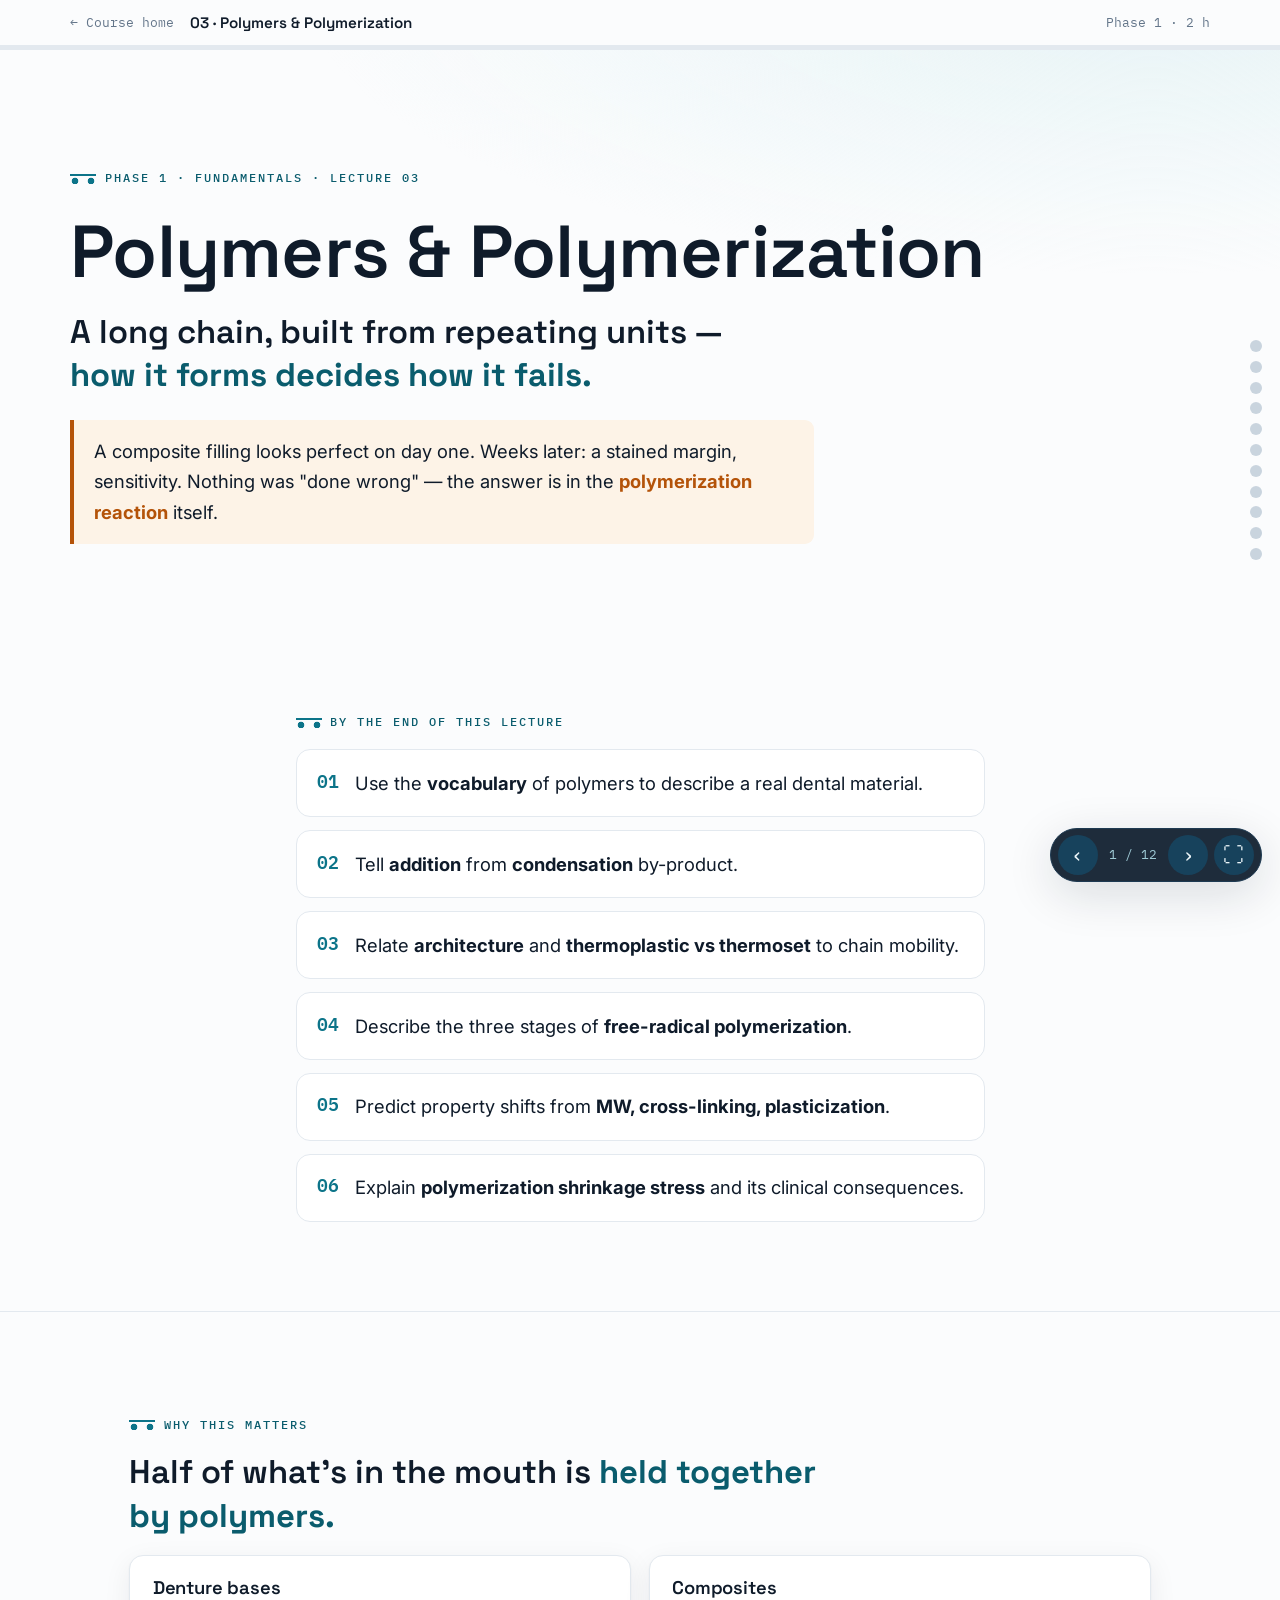
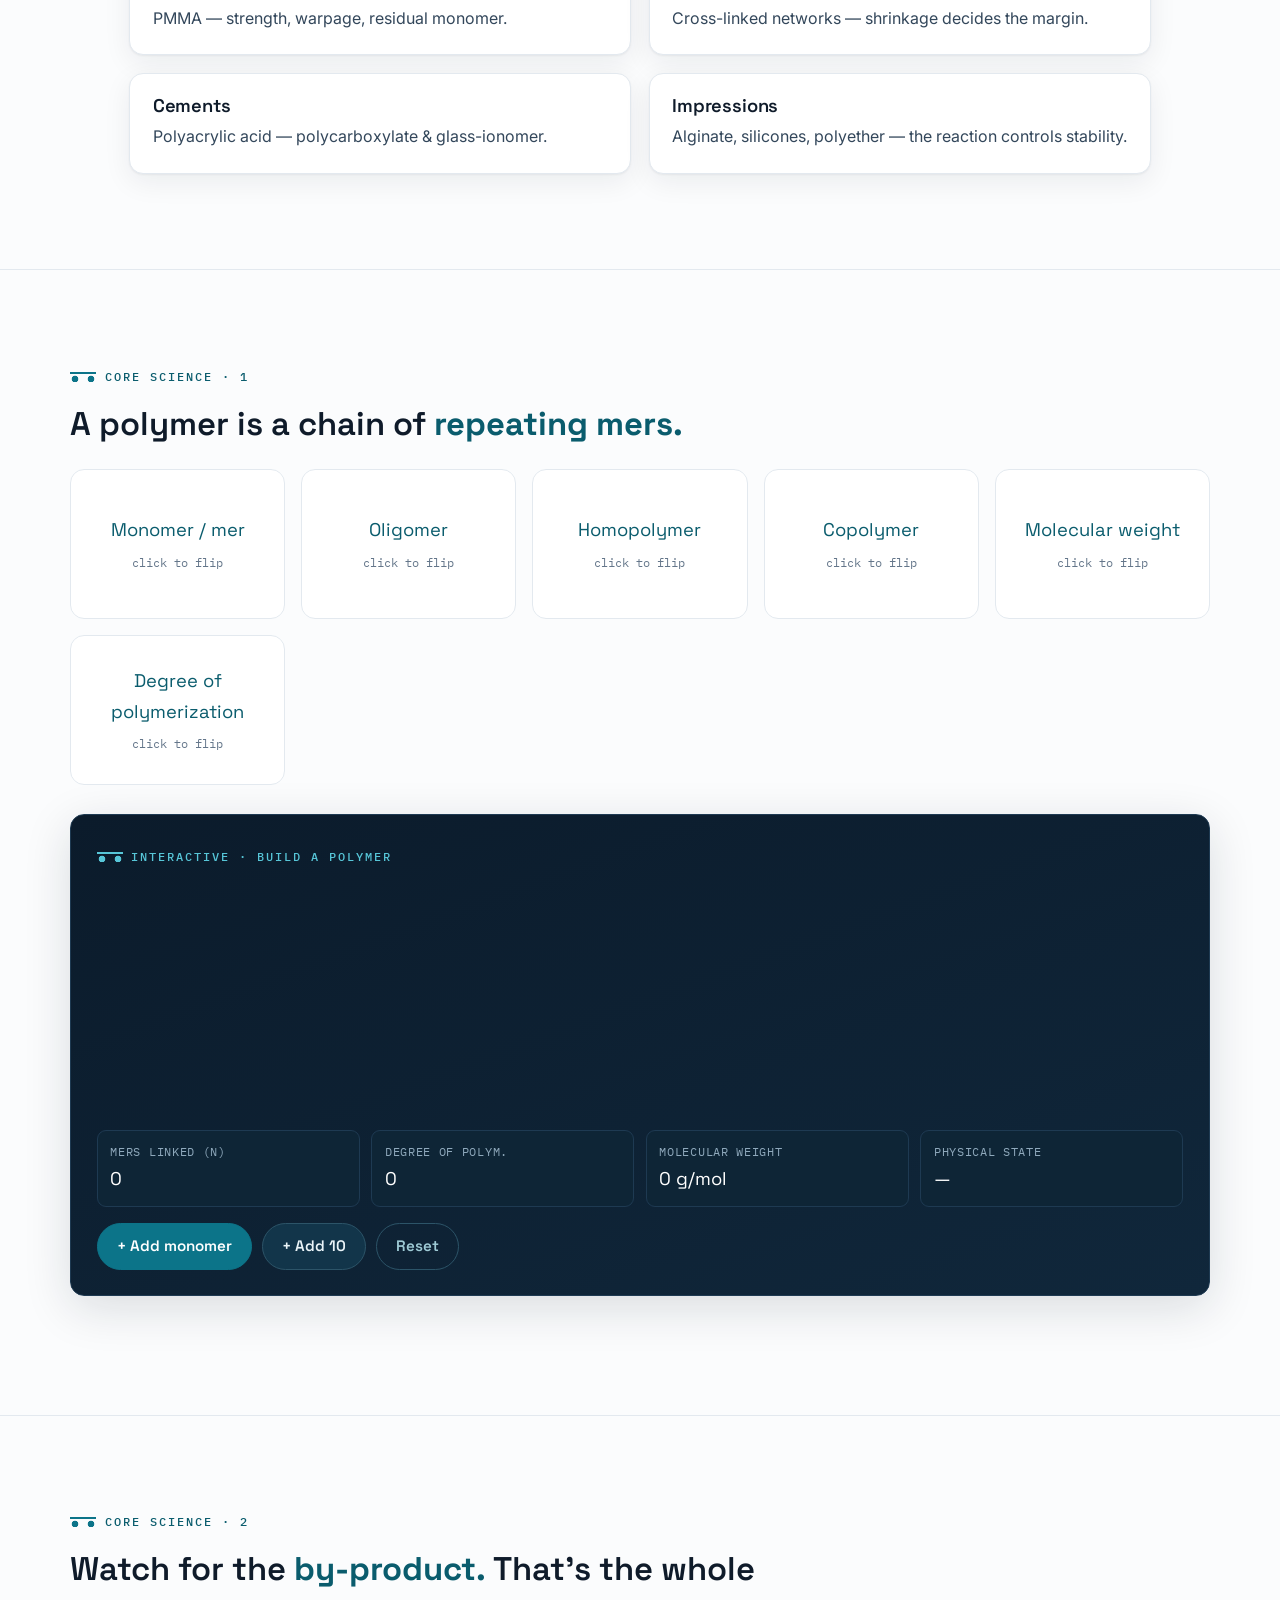
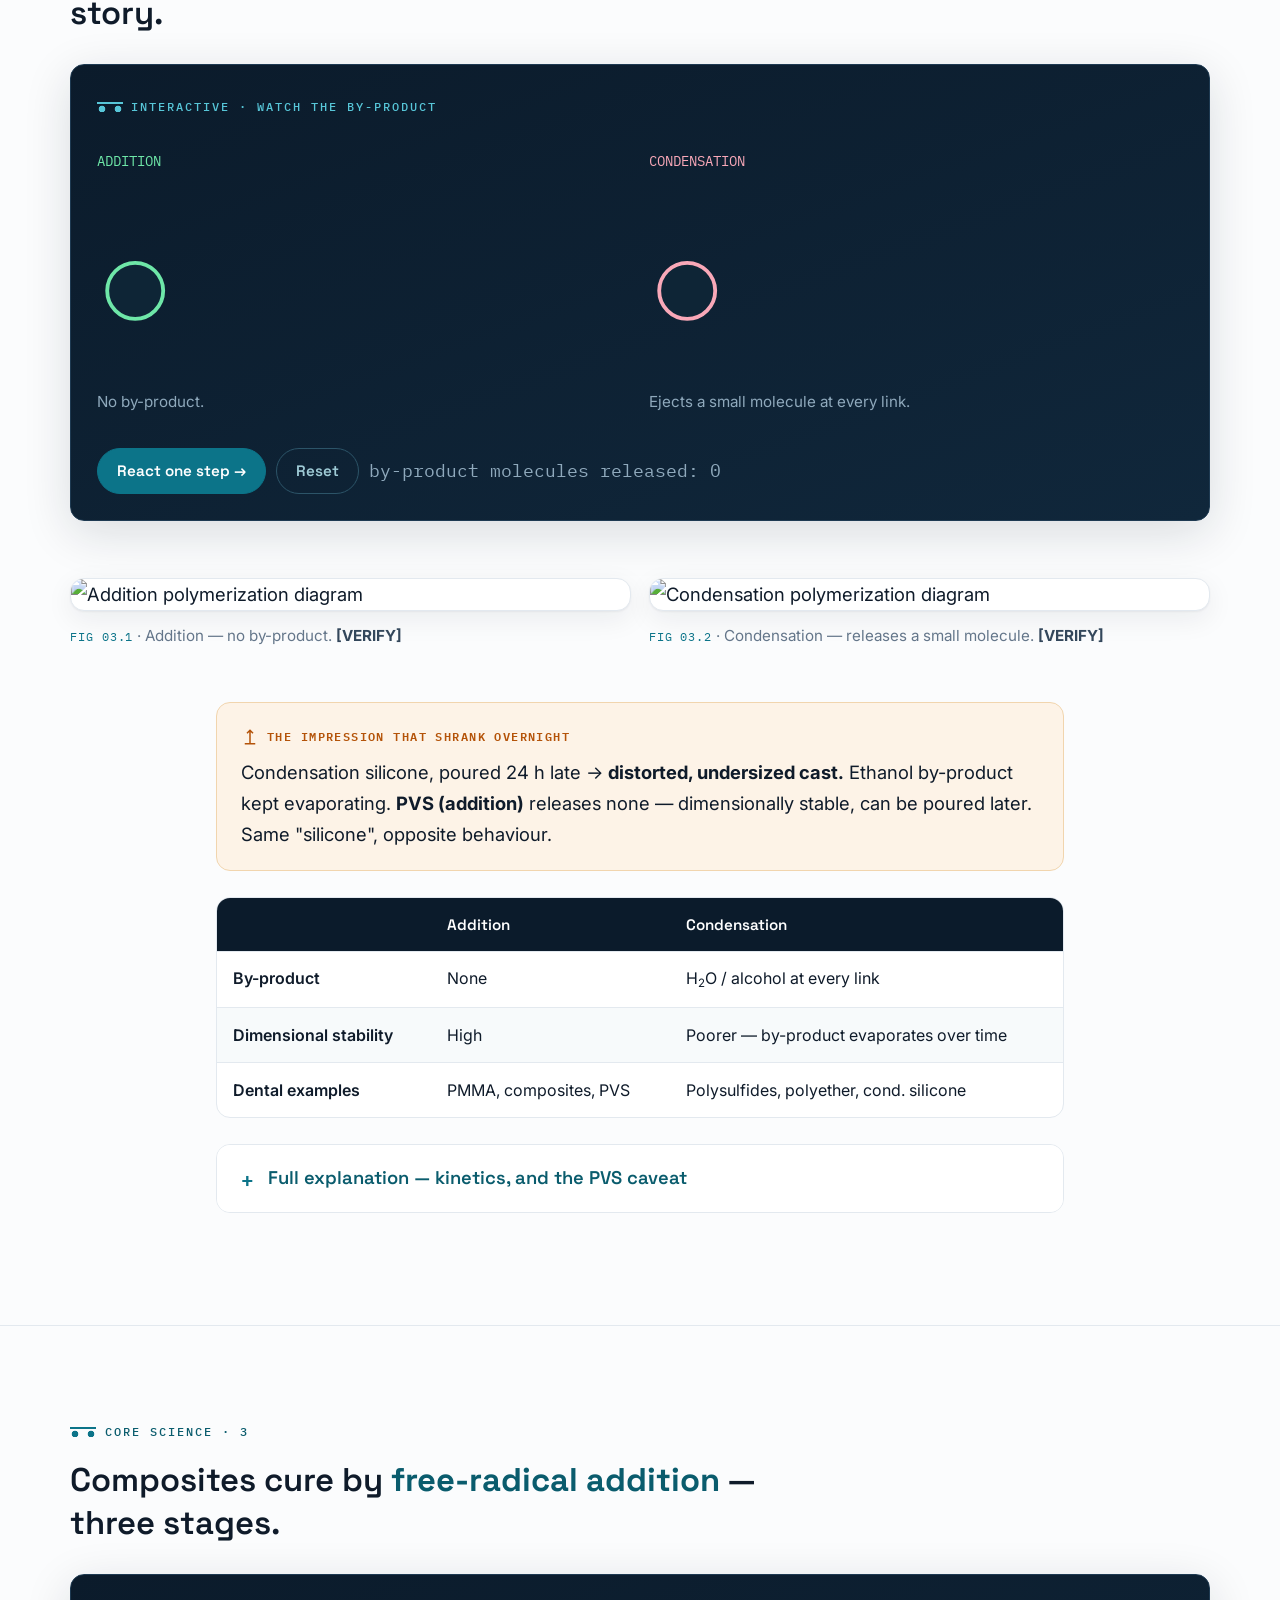
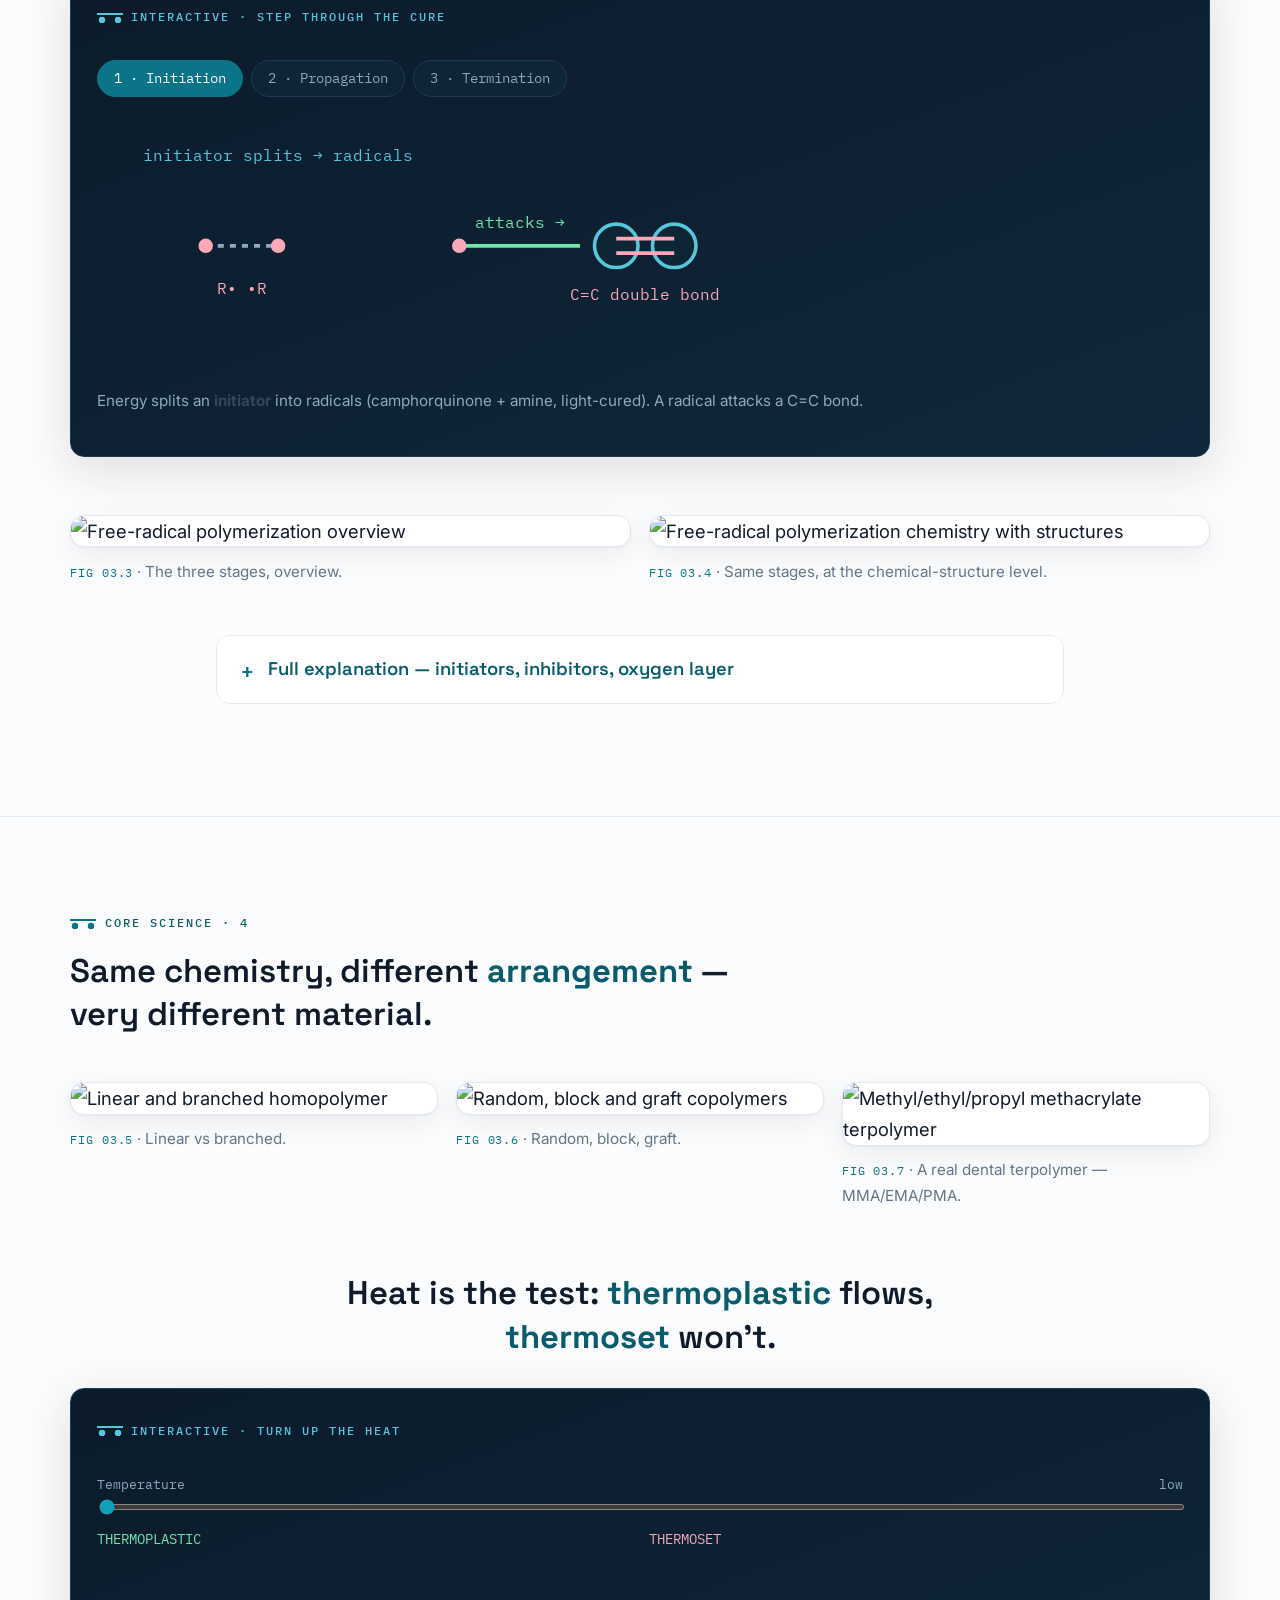
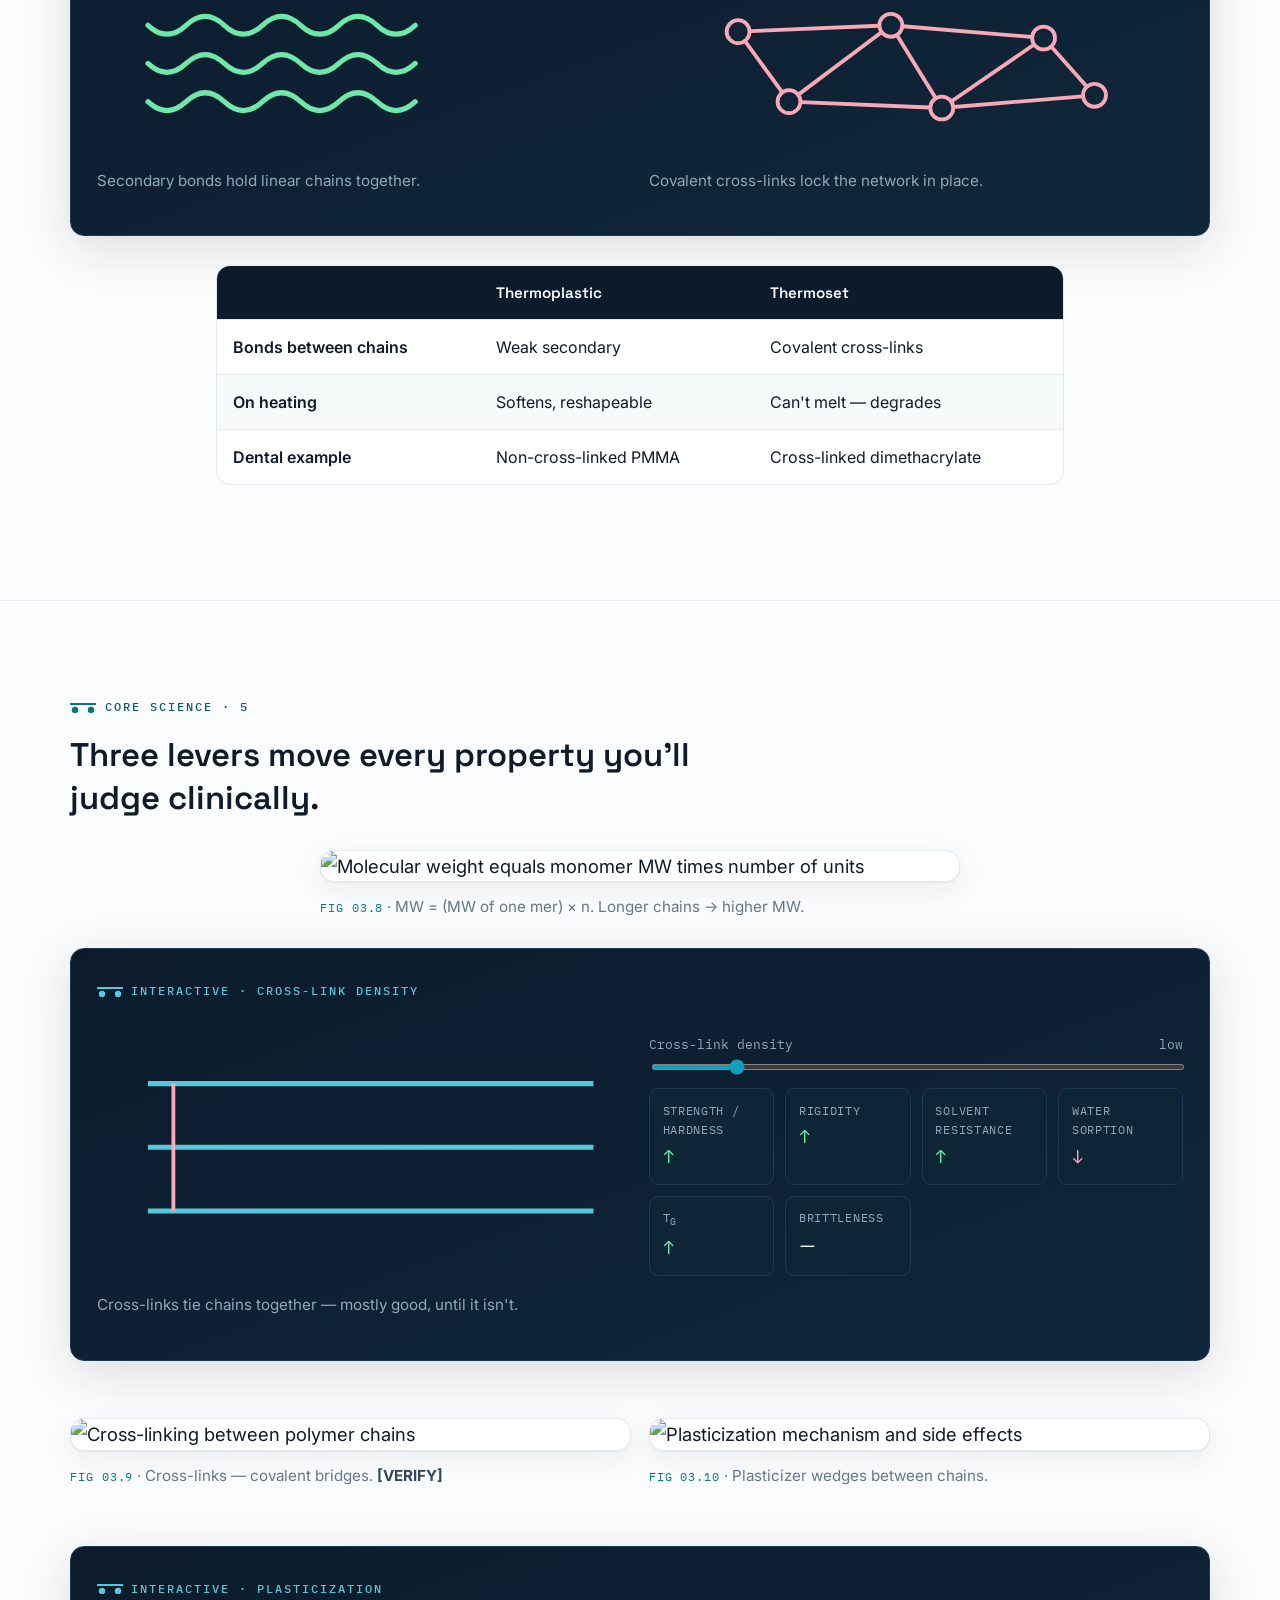
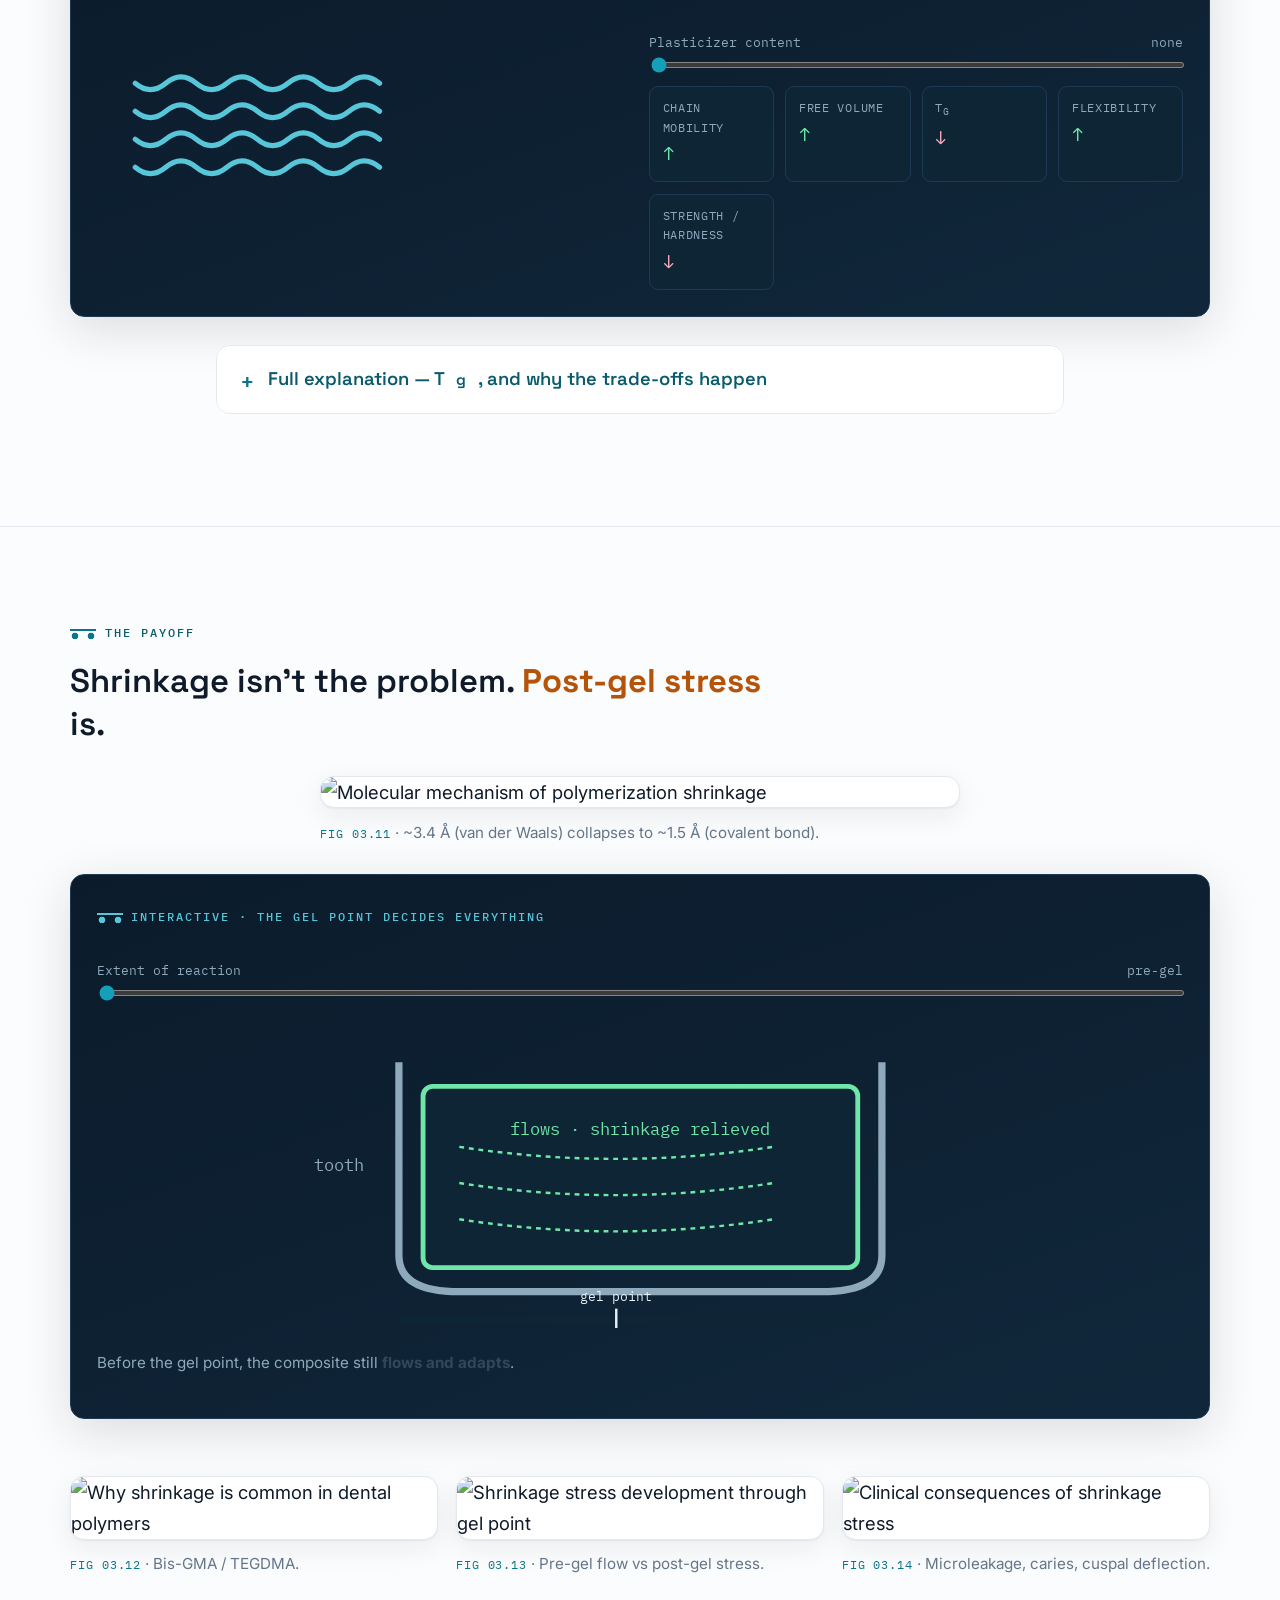
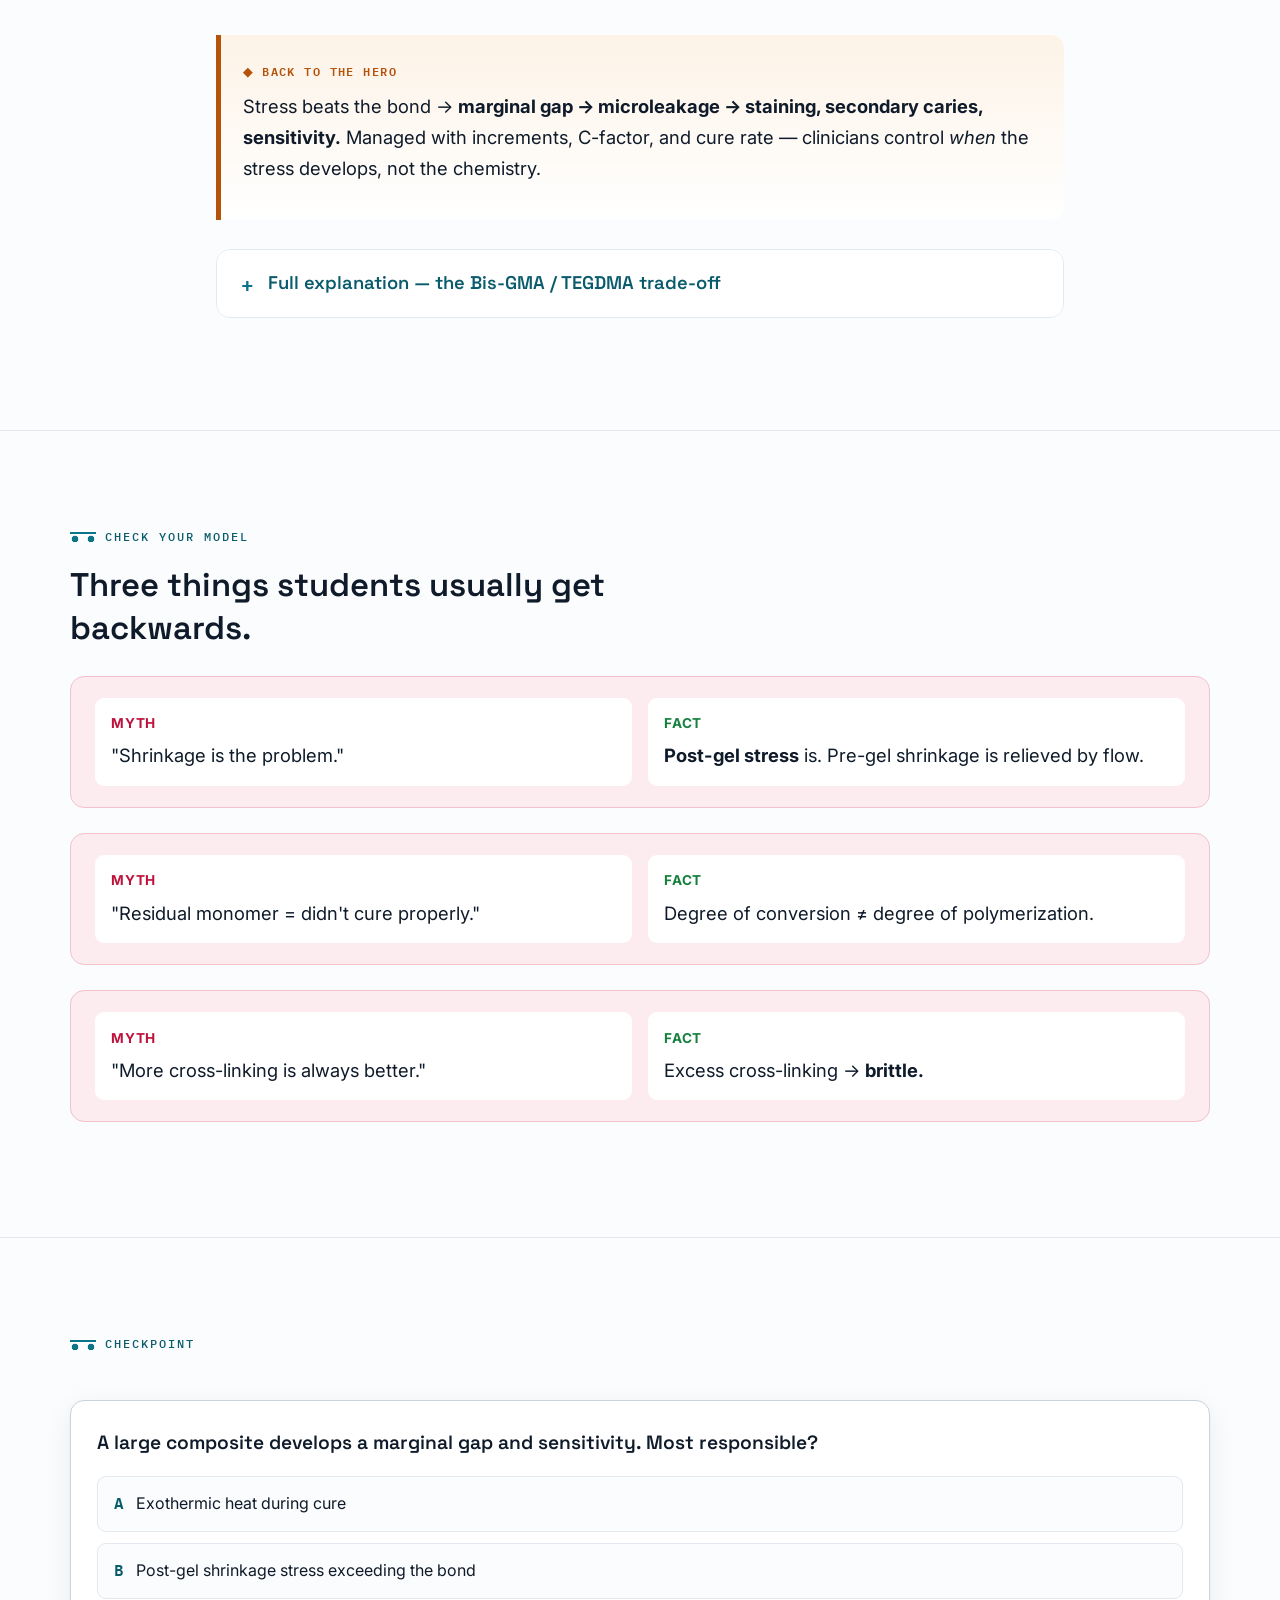
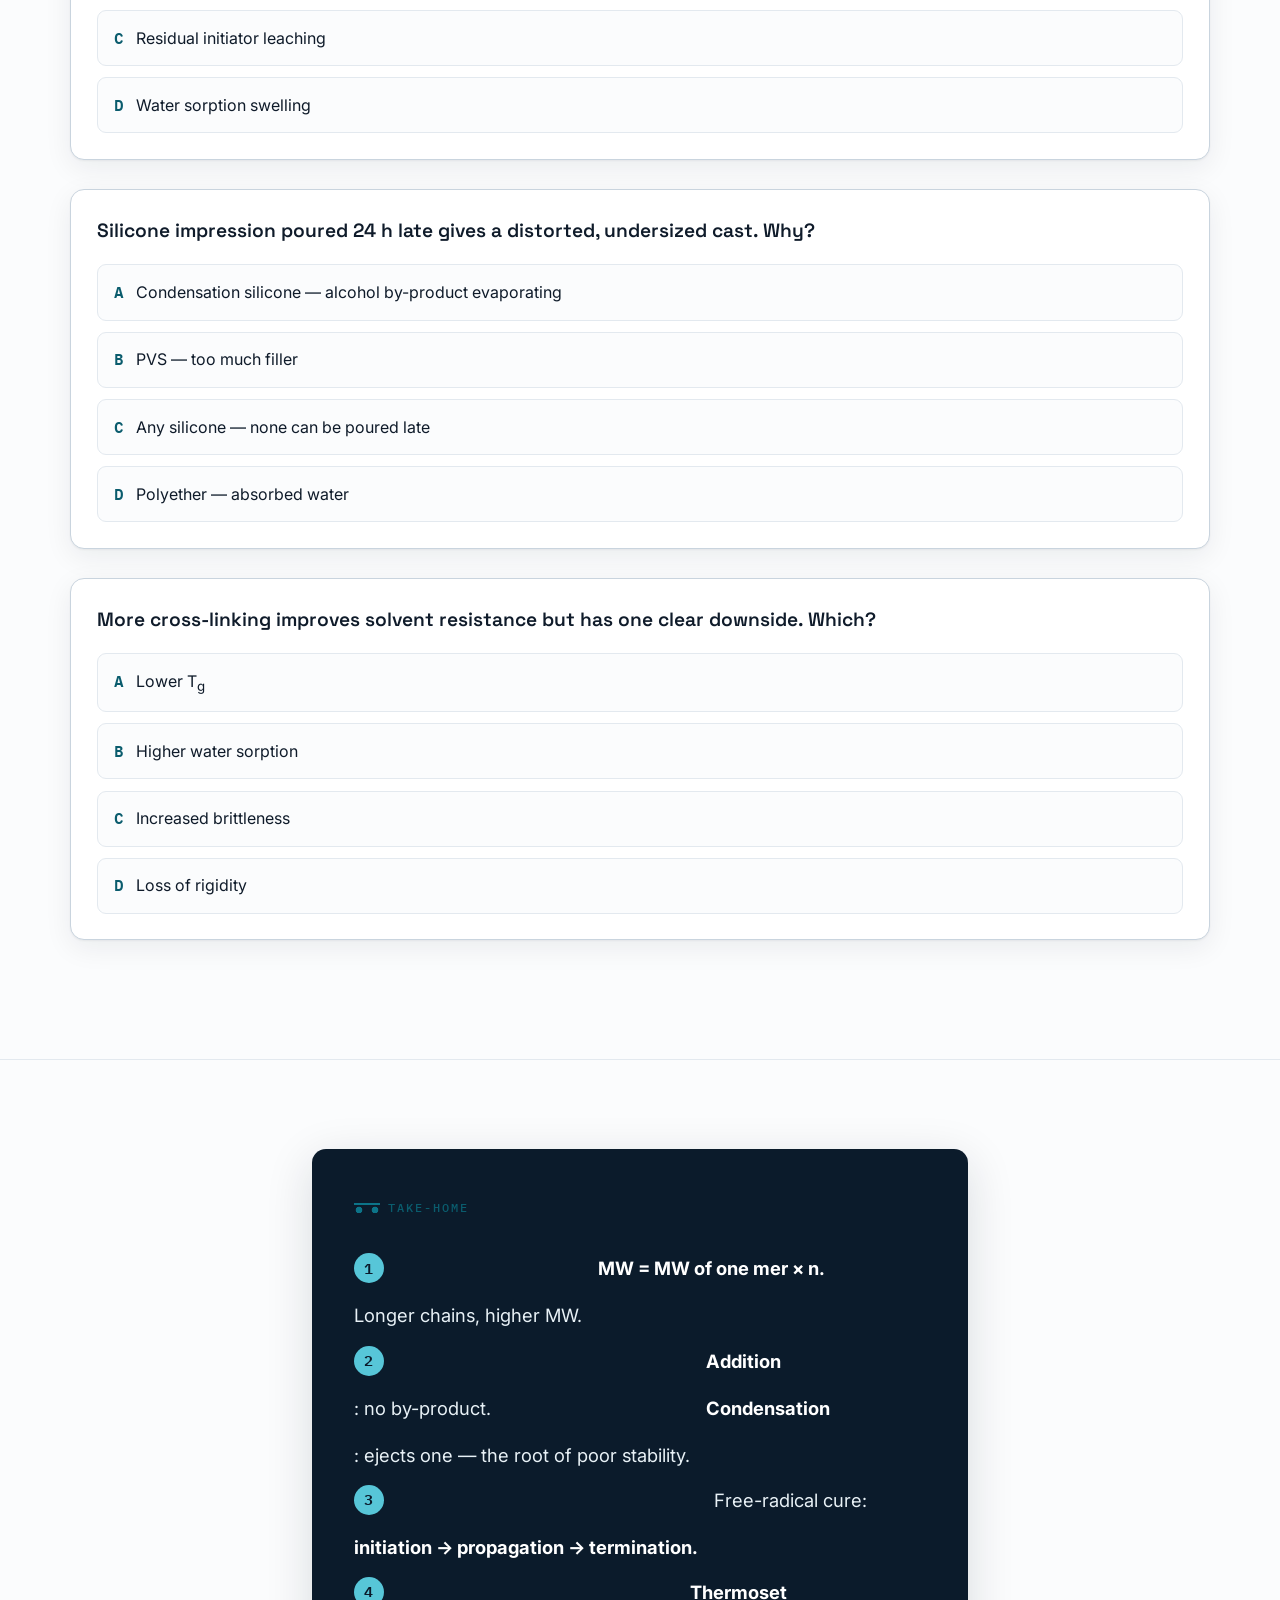
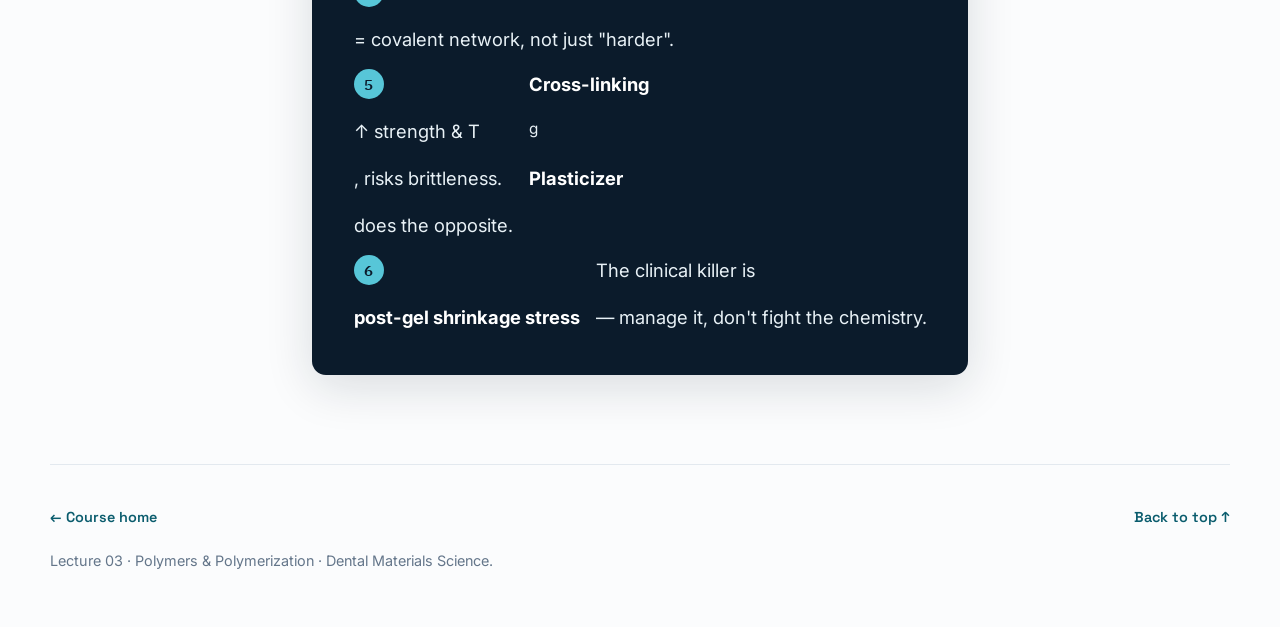
==== lectures/03-polymerisation-and-polymers/index.html @ d17efcfb "Primeiro commit: scaffold + Aula 03 + CLAUDE.md atualizado" ====
<!DOCTYPE html>
<html lang="en">
<head>
<meta charset="UTF-8">
<meta name="viewport" content="width=device-width, initial-scale=1.0">
<title>03 · Polymers &amp; Polymerization — Dental Materials</title>
<meta name="description" content="Interactive lecture on polymers and polymerization for undergraduate dental students.">
<link rel="preconnect" href="https://fonts.googleapis.com">
<link rel="preconnect" href="https://fonts.gstatic.com" crossorigin>
<link href="https://fonts.googleapis.com/css2?family=Space+Grotesk:wght@400;500;600;700&family=Inter:wght@400;500;600&family=IBM+Plex+Mono:wght@400;500;600&display=swap" rel="stylesheet">
<!-- Design system compartilhado: dois níveis acima -->
<link rel="stylesheet" href="../../assets/css/lecture.css">
</head>
<body>

<!-- ================= BARRA SUPERIOR + PROGRESSO ==================== -->
<div class="topbar">
  <div class="topbar__row">
    <a class="topbar__home" href="../../index.html">← Course home</a>
    <span class="topbar__title">03 · Polymers &amp; Polymerization</span>
    <span class="topbar__home mono">Phase 1 · 2 h</span>
  </div>
  <div class="progress"><div class="progress__bar"></div></div>
</div>

<!-- ================= NAVEGAÇÃO POR SEÇÃO (pontos à direita) ======== -->
<nav class="secnav" aria-label="Section navigation">
  <a href="#objectives"><span>Objectives</span></a>
  <a href="#bigpicture"><span>Big picture</span></a>
  <a href="#vocabulary"><span>Vocabulary</span></a>
  <a href="#mechanisms"><span>Addition vs condensation</span></a>
  <a href="#freeradical"><span>Free-radical stages</span></a>
  <a href="#architecture"><span>Architecture &amp; heat</span></a>
  <a href="#properties"><span>MW · cross-link · plasticizer</span></a>
  <a href="#shrinkage"><span>Shrinkage &amp; stress</span></a>
  <a href="#misconceptions"><span>Misconceptions</span></a>
  <a href="#checkpoint"><span>Checkpoint</span></a>
  <a href="#summary"><span>Take-home</span></a>
</nav>

<!-- ================= HERO ========================================= -->
<header class="hero" id="hero">
  <div class="l-wide">
    <p class="eyebrow hero__eyebrow">Phase 1 · Fundamentals · Lecture 03</p>
    <h1>Polymers &amp; Polymerization</h1>
    <p class="statement">A long chain, built from repeating units — <b>how it forms decides how it fails.</b></p>
    <div class="hero__hook">
      A composite filling looks perfect on day one. Weeks later: a stained margin, sensitivity.
      Nothing was "done wrong" — the answer is in the <b>polymerization reaction</b> itself.
    </div>
  </div>
</header>

<!-- ================= OBJECTIVES =================================== -->
<section class="section section--slide" id="objectives">
  <div class="l-wide reveal-on-scroll">
    <p class="eyebrow">By the end of this lecture</p>
    <div class="objectives">
      <div class="obj"><p>Use the <b>vocabulary</b> of polymers to describe a real dental material.</p></div>
      <div class="obj"><p>Tell <b>addition</b> from <b>condensation</b> by-product.</p></div>
      <div class="obj"><p>Relate <b>architecture</b> and <b>thermoplastic vs thermoset</b> to chain mobility.</p></div>
      <div class="obj"><p>Describe the three stages of <b>free-radical polymerization</b>.</p></div>
      <div class="obj"><p>Predict property shifts from <b>MW, cross-linking, plasticization</b>.</p></div>
      <div class="obj"><p>Explain <b>polymerization shrinkage stress</b> and its clinical consequences.</p></div>
    </div>
  </div>
</section>

<!-- ================= BIG PICTURE ================================== -->
<section class="section section--slide" id="bigpicture">
  <div class="l-wide reveal-on-scroll">
    <p class="eyebrow">Why this matters</p>
    <p class="statement">Half of what's in the mouth is <b>held together by polymers.</b></p>
    <div class="grid grid-2">
      <div class="card"><h3>Denture bases</h3><p>PMMA — strength, warpage, residual monomer.</p></div>
      <div class="card"><h3>Composites</h3><p>Cross-linked networks — shrinkage decides the margin.</p></div>
      <div class="card"><h3>Cements</h3><p>Polyacrylic acid — polycarboxylate &amp; glass-ionomer.</p></div>
      <div class="card"><h3>Impressions</h3><p>Alginate, silicones, polyether — the reaction controls stability.</p></div>
    </div>
  </div>
</section>

<!-- ================= VOCABULARY + CHAIN BUILDER =================== -->
<section class="section" id="vocabulary">
  <div class="l-wide reveal-on-scroll">
    <p class="eyebrow">Core science · 1</p>
    <p class="statement">A polymer is a chain of <b>repeating mers.</b></p>

    <div class="flips" aria-label="Key terms — click to flip">
      <button class="flip" tabindex="0"><div class="flip__inner">
        <div class="flip__face flip__front"><span class="term">Monomer / mer</span><span class="hint">click to flip</span></div>
        <div class="flip__face flip__back">The smallest repeating unit. "Mono" = one, "mer" = part.</div></div></button>
      <button class="flip" tabindex="0"><div class="flip__inner">
        <div class="flip__face flip__front"><span class="term">Oligomer</span><span class="hint">click to flip</span></div>
        <div class="flip__face flip__back">A short chain — only a few (≈10) mers. E.g. Bis-GMA.</div></div></button>
      <button class="flip" tabindex="0"><div class="flip__inner">
        <div class="flip__face flip__front"><span class="term">Homopolymer</span><span class="hint">click to flip</span></div>
        <div class="flip__face flip__back">Built from a single monomer type. E.g. pure PMMA.</div></div></button>
      <button class="flip" tabindex="0"><div class="flip__inner">
        <div class="flip__face flip__front"><span class="term">Copolymer</span><span class="hint">click to flip</span></div>
        <div class="flip__face flip__back">Two+ different monomers in one chain. Three types = terpolymer.</div></div></button>
      <button class="flip" tabindex="0"><div class="flip__inner">
        <div class="flip__face flip__front"><span class="term">Molecular weight</span><span class="hint">click to flip</span></div>
        <div class="flip__face flip__back">MW of one mer × number of mers (n). Reported as an average.</div></div></button>
      <button class="flip" tabindex="0"><div class="flip__inner">
        <div class="flip__face flip__front"><span class="term">Degree of polymerization</span><span class="hint">click to flip</span></div>
        <div class="flip__face flip__back">The total number of mers in the chain.</div></div></button>
    </div>
  </div>

  <!-- ANIMAÇÃO A: montador de cadeia -->
  <div class="l-wide">
    <div class="panel">
      <p class="eyebrow">Interactive · build a polymer</p>
      <svg id="chainSvg" viewBox="0 0 900 170" style="width:100%;height:auto;margin:.5rem 0" aria-label="Growing polymer chain animation"></svg>
      <div class="readouts">
        <div class="readout"><div class="k">Mers linked (n)</div><div class="v" id="chainN">0</div></div>
        <div class="readout"><div class="k">Degree of polym.</div><div class="v" id="chainDP">0</div></div>
        <div class="readout"><div class="k">Molecular weight</div><div class="v" id="chainMW">0 g/mol</div></div>
        <div class="readout"><div class="k">Physical state</div><div class="v" id="chainState">—</div></div>
      </div>
      <div style="margin-top:1rem;display:flex;gap:.6rem;flex-wrap:wrap">
        <button class="btn" id="chainAdd">+ Add monomer</button>
        <button class="btn btn--onDark" id="chainAdd10">+ Add 10</button>
        <button class="btn btn--ghost" id="chainReset" style="color:#9FCBD6;border-color:#2C5468">Reset</button>
      </div>
    </div>
  </div>
</section>

<!-- ================= MECHANISMS: ADDITION vs CONDENSATION ========= -->
<section class="section" id="mechanisms">
  <div class="l-wide reveal-on-scroll">
    <p class="eyebrow">Core science · 2</p>
    <p class="statement">Watch for the <b>by-product.</b> That's the whole story.</p>
  </div>

  <!-- ANIMAÇÃO B: adição vs condensação -->
  <div class="l-wide">
    <div class="panel">
      <p class="eyebrow">Interactive · watch the by-product</p>
      <div class="grid grid-2" style="margin-top:1rem">
        <div>
          <p style="color:#6EE7A8;font-family:var(--font-mono);font-size:.85rem">ADDITION</p>
          <svg id="addSvg" viewBox="0 0 420 150" style="width:100%;height:auto" aria-label="Addition polymerization"></svg>
          <p class="caption">No by-product.</p>
        </div>
        <div>
          <p style="color:#F9A8B8;font-family:var(--font-mono);font-size:.85rem">CONDENSATION</p>
          <svg id="condSvg" viewBox="0 0 420 150" style="width:100%;height:auto" aria-label="Condensation polymerization"></svg>
          <p class="caption">Ejects a small molecule at every link.</p>
        </div>
      </div>
      <div style="margin-top:1rem;display:flex;gap:.6rem;flex-wrap:wrap">
        <button class="btn" id="rxnStep">React one step →</button>
        <button class="btn btn--ghost" id="rxnReset" style="color:#9FCBD6;border-color:#2C5468">Reset</button>
        <span id="rxnCount" class="mono" style="align-self:center;color:var(--c-dark-muted)">by-product molecules released: 0</span>
      </div>
    </div>
  </div>

  <div class="l-wide grid grid-2">
    <figure class="figure">
      <img src="assets/addition-polymerization.png" alt="Addition polymerization diagram">
      <figcaption><span class="fig-tag">FIG 03.1</span> · Addition — no by-product. <b>[VERIFY]</b></figcaption>
    </figure>
    <figure class="figure">
      <img src="assets/condensation-polymerization.png" alt="Condensation polymerization diagram">
      <figcaption><span class="fig-tag">FIG 03.2</span> · Condensation — releases a small molecule. <b>[VERIFY]</b></figcaption>
    </figure>
  </div>

  <div class="l-read">
    <!-- ÂNCORA CLÍNICA DE OURO -->
    <div class="box box--clinical">
      <div class="box__tag"><svg class="ic" viewBox="0 0 24 24" fill="none" stroke-width="2"><path d="M12 3v18M5 21h14M8 7l4-4 4 4"/></svg> The impression that shrank overnight</div>
      <p>Condensation silicone, poured 24 h late → <b>distorted, undersized cast.</b> Ethanol by-product kept evaporating.
      <b>PVS (addition)</b> releases none — dimensionally stable, can be poured later. Same "silicone", opposite behaviour.</p>
    </div>

    <table class="ctable">
      <thead><tr><th></th><th>Addition</th><th>Condensation</th></tr></thead>
      <tbody>
        <tr><td>By-product</td><td>None</td><td>H<span class="sub">2</span>O / alcohol at every link</td></tr>
        <tr><td>Dimensional stability</td><td>High</td><td>Poorer — by-product evaporates over time</td></tr>
        <tr><td>Dental examples</td><td>PMMA, composites, PVS</td><td>Polysulfides, polyether, cond. silicone</td></tr>
      </tbody>
    </table>

    <details class="reveal">
      <summary>Full explanation — kinetics, and the PVS caveat</summary>
      <div class="reveal__body">
        <p><b>Addition (chain-growth):</b> fast; monomers add only to an active chain end; high MW forms early;
        no by-product — 100% of mass ends up in the polymer.</p>
        <p><b>Condensation (step-growth):</b> slow, stepwise; any two functional groups can react; high MW only
        near completion; a small molecule is ejected at every linkage.</p>
        <p>Addition silicones are near-perfect, but some release a little hydrogen gas from residual Si–H groups
        just after setting — hence the "wait before pouring" instruction on some products.</p>
      </div>
    </details>
  </div>
</section>

<!-- ================= FREE-RADICAL STAGES ========================= -->
<section class="section" id="freeradical">
  <div class="l-wide reveal-on-scroll">
    <p class="eyebrow">Core science · 3</p>
    <p class="statement">Composites cure by <b>free-radical addition</b> — three stages.</p>
  </div>

  <div class="l-wide">
    <div class="panel">
      <p class="eyebrow">Interactive · step through the cure</p>
      <div class="stepper" data-stepper="fr">
        <button data-step="1">1 · Initiation</button>
        <button data-step="2">2 · Propagation</button>
        <button data-step="3">3 · Termination</button>
      </div>
      <svg id="frSvg" viewBox="0 0 900 220" style="width:100%;height:auto" aria-label="Free-radical polymerization stages"></svg>
      <div data-step-panel="fr" data-step="1"><p class="caption">Energy splits an <b>initiator</b> into radicals (camphorquinone + amine, light-cured). A radical attacks a C=C bond.</p></div>
      <div data-step-panel="fr" data-step="2"><p class="caption">The active end grabs the next monomer; the radical hops to the new end. Repeats in <b>milliseconds</b>.</p></div>
      <div data-step-panel="fr" data-step="3"><p class="caption">Two radicals combine, or one steals a hydrogen — growth stops. Or the network traps the radical as it stiffens.</p></div>
    </div>
  </div>

  <div class="l-wide grid grid-2">
    <figure class="figure">
      <img src="assets/free-radical-overview.png" alt="Free-radical polymerization overview">
      <figcaption><span class="fig-tag">FIG 03.3</span> · The three stages, overview.</figcaption>
    </figure>
    <figure class="figure">
      <img src="assets/free-radical-chemistry.png" alt="Free-radical polymerization chemistry with structures">
      <figcaption><span class="fig-tag">FIG 03.4</span> · Same stages, at the chemical-structure level.</figcaption>
    </figure>
  </div>

  <div class="l-read">
    <details class="reveal">
      <summary>Full explanation — initiators, inhibitors, oxygen layer</summary>
      <div class="reveal__body">
        <p><b>Initiators</b> generate the first radicals (benzoyl peroxide, heat-cure; camphorquinone + amine, light-cure).
        <b>Inhibitors</b> (hydroquinone, BHT) scavenge early radicals so the resin doesn't set on the shelf.</p>
        <p>Atmospheric <b>oxygen</b> is itself an inhibitor — it reacts with surface radicals faster than monomer can,
        leaving a sticky, under-cured <b>oxygen-inhibited layer</b>. Useful between increments; must be polished off the final surface.</p>
      </div>
    </details>
  </div>
</section>

<!-- ================= ARCHITECTURE + THERMO ======================= -->
<section class="section" id="architecture">
  <div class="l-wide reveal-on-scroll">
    <p class="eyebrow">Core science · 4</p>
    <p class="statement">Same chemistry, different <b>arrangement</b> — very different material.</p>
  </div>

  <div class="l-wide grid grid-3">
    <figure class="figure">
      <img src="assets/homopolymer-linear-branched.png" alt="Linear and branched homopolymer">
      <figcaption><span class="fig-tag">FIG 03.5</span> · Linear vs branched.</figcaption>
    </figure>
    <figure class="figure">
      <img src="assets/copolymer-random-block-graft.png" alt="Random, block and graft copolymers">
      <figcaption><span class="fig-tag">FIG 03.6</span> · Random, block, graft.</figcaption>
    </figure>
    <figure class="figure">
      <img src="assets/terpolymer-mma-ema-pma.png" alt="Methyl/ethyl/propyl methacrylate terpolymer">
      <figcaption><span class="fig-tag">FIG 03.7</span> · A real dental terpolymer — MMA/EMA/PMA.</figcaption>
    </figure>
  </div>

  <div class="l-wide" style="margin-top:2.2rem">
    <p class="statement" style="text-align:center;margin-inline:auto">Heat is the test: <b>thermoplastic</b> flows, <b>thermoset</b> won't.</p>
  </div>

  <!-- ANIMAÇÃO D: termoplástico vs termofixo sob calor -->
  <div class="l-wide">
    <div class="panel">
      <p class="eyebrow">Interactive · turn up the heat</p>
      <div class="control">
        <label>Temperature <span id="heatVal" class="mono">low</span></label>
        <input type="range" id="heatSlider" min="0" max="100" value="0">
      </div>
      <div class="grid grid-2" style="margin-top:.5rem">
        <div>
          <p style="color:#6EE7A8;font-family:var(--font-mono);font-size:.85rem">THERMOPLASTIC</p>
          <svg id="tpSvg" viewBox="0 0 420 150" style="width:100%;height:auto" aria-label="Thermoplastic under heat"></svg>
          <p class="caption" id="tpCap">Secondary bonds hold linear chains together.</p>
        </div>
        <div>
          <p style="color:#F9A8B8;font-family:var(--font-mono);font-size:.85rem">THERMOSET</p>
          <svg id="tsSvg" viewBox="0 0 420 150" style="width:100%;height:auto" aria-label="Thermoset under heat"></svg>
          <p class="caption" id="tsCap">Covalent cross-links lock the network in place.</p>
        </div>
      </div>
    </div>
  </div>

  <div class="l-read">
    <table class="ctable">
      <thead><tr><th></th><th>Thermoplastic</th><th>Thermoset</th></tr></thead>
      <tbody>
        <tr><td>Bonds between chains</td><td>Weak secondary</td><td>Covalent cross-links</td></tr>
        <tr><td>On heating</td><td>Softens, reshapeable</td><td>Can't melt — degrades</td></tr>
        <tr><td>Dental example</td><td>Non-cross-linked PMMA</td><td>Cross-linked dimethacrylate</td></tr>
      </tbody>
    </table>
  </div>
</section>

<!-- ================= PROPERTIES: MW / CROSSLINK / PLASTICIZER ===== -->
<section class="section" id="properties">
  <div class="l-wide reveal-on-scroll">
    <p class="eyebrow">Core science · 5</p>
    <p class="statement">Three levers move every property you'll judge clinically.</p>
    <figure class="figure" style="max-width:640px;margin-inline:auto">
      <img src="assets/molecular-weight-concept.png" alt="Molecular weight equals monomer MW times number of units">
      <figcaption><span class="fig-tag">FIG 03.8</span> · MW = (MW of one mer) × n. Longer chains → higher MW.</figcaption>
    </figure>
  </div>

  <!-- ANIMAÇÃO E: slider de reticulação -->
  <div class="l-wide">
    <div class="panel">
      <p class="eyebrow">Interactive · cross-link density</p>
      <div class="grid grid-2" style="align-items:center">
        <svg id="clSvg" viewBox="0 0 420 200" style="width:100%;height:auto" aria-label="Cross-linked network density"></svg>
        <div>
          <div class="control">
            <label>Cross-link density <span id="clVal" class="mono">low</span></label>
            <input type="range" id="clSlider" min="0" max="100" value="15">
          </div>
          <div class="readouts">
            <div class="readout"><div class="k">Strength / hardness</div><div class="v up" id="clStrength">↑</div></div>
            <div class="readout"><div class="k">Rigidity</div><div class="v up" id="clRigid">↑</div></div>
            <div class="readout"><div class="k">Solvent resistance</div><div class="v up" id="clSolvent">↑</div></div>
            <div class="readout"><div class="k">Water sorption</div><div class="v down" id="clSorption">↓</div></div>
            <div class="readout"><div class="k">T<sub>g</sub></div><div class="v up" id="clTg">↑</div></div>
            <div class="readout"><div class="k">Brittleness</div><div class="v" id="clBrittle">—</div></div>
          </div>
        </div>
      </div>
      <p class="caption" style="margin-top:1rem" id="clNote">Cross-links tie chains together — mostly good, until it isn't.</p>
    </div>
  </div>

  <div class="l-wide grid grid-2" style="align-items:start">
    <figure class="figure">
      <img src="assets/crosslinking.png" alt="Cross-linking between polymer chains">
      <figcaption><span class="fig-tag">FIG 03.9</span> · Cross-links — covalent bridges. <b>[VERIFY]</b></figcaption>
    </figure>
    <figure class="figure">
      <img src="assets/plasticization.png" alt="Plasticization mechanism and side effects">
      <figcaption><span class="fig-tag">FIG 03.10</span> · Plasticizer wedges between chains.</figcaption>
    </figure>
  </div>

  <!-- ANIMAÇÃO F: slider de plastificação -->
  <div class="l-wide">
    <div class="panel">
      <p class="eyebrow">Interactive · plasticization</p>
      <div class="grid grid-2" style="align-items:center">
        <svg id="plSvg" viewBox="0 0 420 200" style="width:100%;height:auto" aria-label="Plasticizer inserting between chains"></svg>
        <div>
          <div class="control">
            <label>Plasticizer content <span id="plVal" class="mono">none</span></label>
            <input type="range" id="plSlider" min="0" max="100" value="0">
          </div>
          <div class="readouts">
            <div class="readout"><div class="k">Chain mobility</div><div class="v up" id="plMob">↑</div></div>
            <div class="readout"><div class="k">Free volume</div><div class="v up" id="plFree">↑</div></div>
            <div class="readout"><div class="k">T<sub>g</sub></div><div class="v down" id="plTg">↓</div></div>
            <div class="readout"><div class="k">Flexibility</div><div class="v up" id="plFlex">↑</div></div>
            <div class="readout"><div class="k">Strength / hardness</div><div class="v down" id="plStr">↓</div></div>
          </div>
        </div>
      </div>
    </div>
  </div>

  <div class="l-read">
    <details class="reveal">
      <summary>Full explanation — T<sub>g</sub>, and why the trade-offs happen</summary>
      <div class="reveal__body">
        <p>The <b>glass transition temperature (T<span class="sub">g</span>)</b> is where chains gain enough mobility to shift
        from glassy to rubbery. Cross-linking pushes T<span class="sub">g</span> <b>up</b>; plasticizers pull it <b>down</b>.
        A denture base needs T<span class="sub">g</span> safely above mouth and hot-drink temperatures.</p>
        <p>Plasticizer side effects: lower strength, creep, more solvent uptake, and leaching over time.
        Over-cross-linking side effect: brittleness, even as solvent resistance and rigidity improve.</p>
      </div>
    </details>
  </div>
</section>

<!-- ================= SHRINKAGE & STRESS ========================== -->
<section class="section" id="shrinkage">
  <div class="l-wide reveal-on-scroll">
    <p class="eyebrow">The payoff</p>
    <p class="statement statement--clinical">Shrinkage isn't the problem. <b>Post-gel stress</b> is.</p>
    <figure class="figure" style="max-width:640px;margin-inline:auto">
      <img src="assets/shrinkage-1-molecular-mechanism.png" alt="Molecular mechanism of polymerization shrinkage">
      <figcaption><span class="fig-tag">FIG 03.11</span> · ~3.4 Å (van der Waals) collapses to ~1.5 Å (covalent bond).</figcaption>
    </figure>
  </div>

  <!-- ANIMAÇÃO G: pré-gel / pós-gel / estresse -->
  <div class="l-wide">
    <div class="panel">
      <p class="eyebrow">Interactive · the gel point decides everything</p>
      <div class="control">
        <label>Extent of reaction <span id="gelVal" class="mono">start</span></label>
        <input type="range" id="gelSlider" min="0" max="100" value="0">
      </div>
      <svg id="gelSvg" viewBox="0 0 900 260" style="width:100%;height:auto" aria-label="Pre-gel flow versus post-gel stress in a bonded restoration"></svg>
      <p class="caption" id="gelCap" style="margin-top:.8rem">Before the gel point, the composite still flows and adapts.</p>
    </div>
  </div>

  <div class="l-wide grid grid-3">
    <figure class="figure">
      <img src="assets/shrinkage-2-why-dental.png" alt="Why shrinkage is common in dental polymers">
      <figcaption><span class="fig-tag">FIG 03.12</span> · Bis-GMA / TEGDMA.</figcaption>
    </figure>
    <figure class="figure">
      <img src="assets/shrinkage-3-stress-development.png" alt="Shrinkage stress development through gel point">
      <figcaption><span class="fig-tag">FIG 03.13</span> · Pre-gel flow vs post-gel stress.</figcaption>
    </figure>
    <figure class="figure">
      <img src="assets/shrinkage-4-clinical-consequences.png" alt="Clinical consequences of shrinkage stress">
      <figcaption><span class="fig-tag">FIG 03.14</span> · Microleakage, caries, cuspal deflection.</figcaption>
    </figure>
  </div>

  <div class="l-read">
    <div class="matters">
      <div class="box__tag">◆ Back to the hero</div>
      <p>Stress beats the bond → <b>marginal gap → microleakage → staining, secondary caries, sensitivity.</b>
      Managed with increments, C-factor, and cure rate — clinicians control <em>when</em> the stress develops, not the chemistry.</p>
    </div>
    <details class="reveal">
      <summary>Full explanation — the Bis-GMA / TEGDMA trade-off</summary>
      <div class="reveal__body">
        <p>Bis-GMA is big, viscous, shrinks little — but too stiff to handle alone. TEGDMA dilutes it for handling and
        filler loading, but small monomers pack more double bonds per unit volume: more TEGDMA, more shrinkage.
        Handling and shrinkage pull in opposite directions in every composite formulation.</p>
      </div>
    </details>
  </div>
</section>

<!-- ================= MISCONCEPTIONS =============================== -->
<section class="section" id="misconceptions">
  <div class="l-wide reveal-on-scroll">
    <p class="eyebrow">Check your model</p>
    <p class="statement">Three things students usually get backwards.</p>

    <div class="box box--myth">
      <div class="mf">
        <div class="myth"><div class="m-title">Myth</div>"Shrinkage is the problem."</div>
        <div class="fact"><div class="m-title">Fact</div><b>Post-gel stress</b> is. Pre-gel shrinkage is relieved by flow.</div>
      </div>
    </div>
    <div class="box box--myth">
      <div class="mf">
        <div class="myth"><div class="m-title">Myth</div>"Residual monomer = didn't cure properly."</div>
        <div class="fact"><div class="m-title">Fact</div>Degree of conversion ≠ degree of polymerization.</div>
      </div>
    </div>
    <div class="box box--myth">
      <div class="mf">
        <div class="myth"><div class="m-title">Myth</div>"More cross-linking is always better."</div>
        <div class="fact"><div class="m-title">Fact</div>Excess cross-linking → <b>brittle.</b></div>
      </div>
    </div>
  </div>
</section>

<!-- ================= CHECKPOINT (quiz) =========================== -->
<section class="section" id="checkpoint">
  <div class="l-wide reveal-on-scroll">
    <p class="eyebrow">Checkpoint</p>

    <div class="quiz"
      data-fb-ok="Exactly. Only post-gel contraction, bonded to rigid walls, becomes damaging stress."
      data-fb-no="Re-read the shrinkage section: the gap forms from post-gel shrinkage stress exceeding the bond.">
      <p class="quiz__q">A large composite develops a marginal gap and sensitivity. Most responsible?</p>
      <div class="quiz__opts">
        <button class="quiz__opt"><span class="key">A</span><span>Exothermic heat during cure</span></button>
        <button class="quiz__opt" data-correct><span class="key">B</span><span>Post-gel shrinkage stress exceeding the bond</span></button>
        <button class="quiz__opt"><span class="key">C</span><span>Residual initiator leaching</span></button>
        <button class="quiz__opt"><span class="key">D</span><span>Water sorption swelling</span></button>
      </div>
      <div class="quiz__fb"></div>
    </div>

    <div class="quiz"
      data-fb-ok="Right. Condensation releases alcohol that slowly evaporates. PVS (addition) releases none."
      data-fb-no="Think by-product: condensation ejects alcohol at each link; PVS is addition, no by-product.">
      <p class="quiz__q">Silicone impression poured 24 h late gives a distorted, undersized cast. Why?</p>
      <div class="quiz__opts">
        <button class="quiz__opt" data-correct><span class="key">A</span><span>Condensation silicone — alcohol by-product evaporating</span></button>
        <button class="quiz__opt"><span class="key">B</span><span>PVS — too much filler</span></button>
        <button class="quiz__opt"><span class="key">C</span><span>Any silicone — none can be poured late</span></button>
        <button class="quiz__opt"><span class="key">D</span><span>Polyether — absorbed water</span></button>
      </div>
      <div class="quiz__fb"></div>
    </div>

    <div class="quiz"
      data-fb-ok="Correct. Restricted chain movement raises rigidity and solvent resistance, but also brittleness."
      data-fb-no="Recall the cross-link slider: restricting chain movement raises rigidity, but also brittleness.">
      <p class="quiz__q">More cross-linking improves solvent resistance but has one clear downside. Which?</p>
      <div class="quiz__opts">
        <button class="quiz__opt"><span class="key">A</span><span>Lower T<sub>g</sub></span></button>
        <button class="quiz__opt"><span class="key">B</span><span>Higher water sorption</span></button>
        <button class="quiz__opt" data-correct><span class="key">C</span><span>Increased brittleness</span></button>
        <button class="quiz__opt"><span class="key">D</span><span>Loss of rigidity</span></button>
      </div>
      <div class="quiz__fb"></div>
    </div>
  </div>
</section>

<!-- ================= TAKE-HOME =================================== -->
<section class="section section--slide" id="summary">
  <div class="l-wide reveal-on-scroll">
    <div class="takehome">
      <p class="eyebrow">Take-home</p>
      <ol>
        <li><b>MW = MW of one mer × n.</b> Longer chains, higher MW.</li>
        <li><b>Addition</b>: no by-product. <b>Condensation</b>: ejects one — the root of poor stability.</li>
        <li>Free-radical cure: <b>initiation → propagation → termination.</b></li>
        <li><b>Thermoset</b> = covalent network, not just "harder".</li>
        <li><b>Cross-linking</b> ↑ strength &amp; T<sub>g</sub>, risks brittleness. <b>Plasticizer</b> does the opposite.</li>
        <li>The clinical killer is <b>post-gel shrinkage stress</b> — manage it, don't fight the chemistry.</li>
      </ol>
    </div>
  </div>
</section>

<footer class="foot l-wide">
  <div class="foot__nav">
    <a href="../../index.html">← Course home</a>
    <a href="#hero">Back to top ↑</a>
  </div>
  <p>Lecture 03 · Polymers &amp; Polymerization · Dental Materials Science.</p>
</footer>

<!-- JS compartilhado (progresso, nav, flips, quiz, stepper, apresentação por teclado) -->
<script src="../../assets/js/lecture.js"></script>

<!-- ================= JS ESPECÍFICO DA AULA (as 7 animações) ======= -->
<script>
/* Paleta usada dentro dos SVGs (painel escuro) */
var TEAL="#57C6D8", GREEN="#6EE7A8", PINK="#F9A8B8", INK="#E8F1F6", MUT="#8FA9BC", LINE="#2C5468";

/* ---------- Helper: cria elemento SVG ---------------------------- */
function svgEl(tag, attrs){ var e=document.createElementNS("http://www.w3.org/2000/svg",tag);
  for(var k in attrs) e.setAttribute(k, attrs[k]); return e; }

/* =============== ANIMAÇÃO A · CHAIN BUILDER ====================== */
(function(){
  var svg=document.getElementById("chainSvg"); if(!svg) return;
  var n=0, MERMW=100, xStart=40, gap=54, y=90, r=20;
  var nEl=document.getElementById("chainN"), dpEl=document.getElementById("chainDP"),
      mwEl=document.getElementById("chainMW"), stEl=document.getElementById("chainState");
  function render(){
    svg.innerHTML="";
    for(var i=0;i<n;i++){
      var x=xStart+i*gap;
      if(i>0){ svg.appendChild(svgEl("line",{x1:x-gap+r,y1:y,x2:x-r,y2:y,stroke:TEAL,"stroke-width":4})); }
      var c=svgEl("circle",{cx:x,cy:y,r:r,fill:"#0E2536",stroke:TEAL,"stroke-width":3});
      svg.appendChild(c);
      var t=svgEl("text",{x:x,y:y+5,"text-anchor":"middle",fill:INK,"font-size":13,"font-family":"IBM Plex Mono"});
      t.textContent="mer"; svg.appendChild(t);
    }
    if(n>12){ svg.setAttribute("viewBox","0 0 "+(xStart+n*gap)+" 170"); }
    else svg.setAttribute("viewBox","0 0 900 170");
    nEl.textContent=n; dpEl.textContent=n; mwEl.textContent=(n*MERMW).toLocaleString()+" g/mol";
    var s = n===0?"—" : n<20?"liquid / low MW" : n<60?"soft solid" : "rigid solid / high MW";
    stEl.textContent=s;
    stEl.className="v"+(n>=60?" up":"");
  }
  document.getElementById("chainAdd").onclick=function(){ n++; render(); };
  document.getElementById("chainAdd10").onclick=function(){ n+=10; render(); };
  document.getElementById("chainReset").onclick=function(){ n=0; render(); };
  render();
})();

/* =============== ANIMAÇÃO B · ADIÇÃO vs CONDENSAÇÃO ============== */
(function(){
  var addSvg=document.getElementById("addSvg"), condSvg=document.getElementById("condSvg");
  if(!addSvg) return;
  var links=0, byproduct=0, MAX=5;
  var countEl=document.getElementById("rxnCount");
  function chain(svg, units, color, ejected){
    svg.innerHTML="";
    var x0=30, gap=70, y=80, r=22;
    for(var i=0;i<units;i++){
      var x=x0+i*gap;
      if(i>0) svg.appendChild(svgEl("line",{x1:x-gap+r,y1:y,x2:x-r,y2:y,stroke:color,"stroke-width":4}));
      svg.appendChild(svgEl("circle",{cx:x,cy:y,r:r,fill:"#0E2536",stroke:color,"stroke-width":3}));
    }
    for(var j=0;j<ejected;j++){
      var bx=60+j*70, by=30;
      svg.appendChild(svgEl("circle",{cx:bx,cy:by,r:8,fill:PINK,opacity:.9}));
      var t=svgEl("text",{x:bx,y:by+3,"text-anchor":"middle",fill:"#0B1B2B","font-size":8,"font-family":"IBM Plex Mono","font-weight":600});
      t.textContent="H₂O"; svg.appendChild(t);
    }
  }
  function render(){
    var units=links+1;
    chain(addSvg, units, GREEN, 0);
    chain(condSvg, units, PINK, byproduct);
    countEl.textContent="by-product molecules released: "+byproduct;
  }
  document.getElementById("rxnStep").onclick=function(){
    if(links>=MAX) return; links++; byproduct++; render();
  };
  document.getElementById("rxnReset").onclick=function(){ links=0; byproduct=0; render(); };
  render();
})();

/* =============== ANIMAÇÃO C · FREE-RADICAL STEPPER ============== */
(function(){
  var svg=document.getElementById("frSvg"); if(!svg) return;
  function dot(x,y){ return svgEl("circle",{cx:x,cy:y,r:6,fill:PINK}); }
  function mer(x,y,color){ return svgEl("circle",{cx:x,cy:y,r:18,fill:"#0E2536",stroke:color||TEAL,"stroke-width":3}); }
  function label(x,y,txt,color){ var t=svgEl("text",{x:x,y:y,"text-anchor":"middle",fill:color||MUT,
      "font-size":13,"font-family":"IBM Plex Mono"}); t.textContent=txt; return t; }
  function scene(step){
    svg.innerHTML=""; var y=110;
    if(step==="1"){
      svg.appendChild(label(150,40,"initiator splits → radicals",TEAL));
      svg.appendChild(svgEl("line",{x1:90,y1:y,x2:150,y2:y,stroke:MUT,"stroke-width":3,"stroke-dasharray":"5 5"}));
      svg.appendChild(dot(90,y)); svg.appendChild(dot(150,y));
      svg.appendChild(label(120,y+40,"R•        •R",PINK));
      svg.appendChild(mer(430,y)); svg.appendChild(mer(478,y));
      svg.appendChild(svgEl("line",{x1:430,y1:y-6,x2:478,y2:y-6,stroke:PINK,"stroke-width":3}));
      svg.appendChild(svgEl("line",{x1:430,y1:y+6,x2:478,y2:y+6,stroke:PINK,"stroke-width":3}));
      svg.appendChild(label(454,y+45,"C=C double bond",PINK));
      svg.appendChild(svgEl("path",{d:"M300 "+y+" L400 "+y,stroke:GREEN,"stroke-width":3}));
      svg.appendChild(label(350,y-15,"attacks →",GREEN));
      svg.appendChild(dot(300,y));
    } else if(step==="2"){
      svg.appendChild(label(450,40,"chain grows; radical hops to the end",GREEN));
      var x0=120, gap=90;
      for(var i=0;i<5;i++){ var x=x0+i*gap;
        if(i>0) svg.appendChild(svgEl("line",{x1:x-gap+18,y1:y,x2:x-18,y2:y,stroke:TEAL,"stroke-width":4}));
        svg.appendChild(mer(x,y)); }
      svg.appendChild(dot(x0+4*gap+22,y-14));
      svg.appendChild(label(x0+4*gap+40,y-30,"•",PINK));
      svg.appendChild(label(x0+2*gap,y+45,"+ monomer → + monomer → …",MUT));
    } else {
      svg.appendChild(label(450,40,"two radical chains combine → growth stops",PINK));
      var g=70, yy=110;
      for(var a=0;a<3;a++){ var xa=140+a*g;
        if(a>0) svg.appendChild(svgEl("line",{x1:xa-g+18,y1:yy,x2:xa-18,y2:yy,stroke:TEAL,"stroke-width":4}));
        svg.appendChild(mer(xa,yy)); }
      for(var b=0;b<3;b++){ var xb=560+b*g;
        if(b>0) svg.appendChild(svgEl("line",{x1:xb-g+18,y1:yy,x2:xb-18,y2:yy,stroke:TEAL,"stroke-width":4}));
        svg.appendChild(mer(xb,yy)); }
      svg.appendChild(svgEl("line",{x1:140+2*g+18,y1:yy,x2:560-18,y2:yy,stroke:GREEN,"stroke-width":4}));
      svg.appendChild(label(450,yy+45,"new C–C bond (no radical left)",GREEN));
    }
  }
  scene("1");
  var stepperEl=document.querySelector('.stepper[data-stepper="fr"]');
  if(stepperEl) stepperEl.addEventListener("step", function(e){ scene(e.detail.step); });
})();

/* =============== ANIMAÇÃO D · TERMOPLÁSTICO vs TERMOFIXO ======== */
(function(){
  var tp=document.getElementById("tpSvg"), ts=document.getElementById("tsSvg"),
      slider=document.getElementById("heatSlider");
  if(!tp||!slider) return;
  function chainsThermo(svg, t){
    svg.innerHTML="";
    for(var i=0;i<3;i++){
      var y=45+i*30 + t*i*14;
      var xshift = t*60*(i%2?1:-1);
      var d="M"+(40+xshift)+" "+y+" ";
      for(var k=0;k<7;k++){ d+="q 15 "+(k%2?-14:14)+" 30 0 "; }
      svg.appendChild(svgEl("path",{d:d,fill:"none",stroke:GREEN,"stroke-width":4,"stroke-linecap":"round",opacity:1-t*0.15}));
    }
  }
  function networkThermo(svg, t){
    svg.innerHTML="";
    var pts=[[70,50],[190,45],[310,55],[110,105],[230,110],[350,100]];
    var jitter=t*4;
    function jx(x){ return x + (Math.random()*2-1)*jitter; }
    function jy(y){ return y + (Math.random()*2-1)*jitter; }
    var bonds=[[0,1],[1,2],[0,3],[1,4],[2,5],[3,4],[4,5],[1,3],[2,4]];
    var P=pts.map(function(p){return [jx(p[0]),jy(p[1])];});
    bonds.forEach(function(b){ svg.appendChild(svgEl("line",{x1:P[b[0]][0],y1:P[b[0]][1],
      x2:P[b[1]][0],y2:P[b[1]][1],stroke:PINK,"stroke-width":3})); });
    P.forEach(function(p){ svg.appendChild(svgEl("circle",{cx:p[0],cy:p[1],r:9,fill:"#0E2536",stroke:PINK,"stroke-width":3})); });
    if(t>0.85){ var tx=svgEl("text",{x:210,y:140,"text-anchor":"middle",fill:PINK,"font-size":13,
      "font-family":"IBM Plex Mono"}); tx.textContent="degrades before it can flow"; svg.appendChild(tx); }
  }
  function labelHeat(v){ return v<25?"low":v<55?"warm":v<85?"hot":"very hot"; }
  window.Lecture.bindSlider("heatSlider", function(t, val){
    document.getElementById("heatVal").textContent=labelHeat(val);
    chainsThermo(tp,t); networkThermo(ts,t);
    document.getElementById("tpCap").innerHTML = t>0.5
      ? "Secondary bonds break → chains slide → <b>softens & can be reshaped</b>."
      : "Secondary bonds hold linear chains together.";
    document.getElementById("tsCap").innerHTML = t>0.5
      ? "Covalent cross-links won't release → <b>cannot melt; degrades if overheated</b>."
      : "Covalent cross-links lock the network in place.";
  });
})();

/* =============== ANIMAÇÃO E · CROSS-LINK SLIDER ================= */
(function(){
  var svg=document.getElementById("clSvg"), slider=document.getElementById("clSlider");
  if(!svg||!slider) return;
  var rows=[50,100,150], xs=[60,140,220,300,360];
  function draw(t){
    svg.innerHTML="";
    rows.forEach(function(y){ svg.appendChild(svgEl("line",{x1:40,y1:y,x2:390,y2:y,stroke:TEAL,"stroke-width":4})); });
    var possible=[];
    xs.forEach(function(x){ possible.push([x,rows[0],x,rows[1]]); possible.push([x,rows[1],x,rows[2]]); });
    var count=Math.round(t*possible.length);
    for(var i=0;i<count;i++){ var p=possible[i];
      svg.appendChild(svgEl("line",{x1:p[0],y1:p[1],x2:p[2],y2:p[3],stroke:PINK,"stroke-width":3})); }
  }
  window.Lecture.bindSlider("clSlider", function(t){
    draw(t);
    var lvl=t<.33?"low":t<.7?"medium":"high";
    document.getElementById("clVal").textContent=lvl;
    var br=document.getElementById("clBrittle");
    if(t>.75){ br.textContent="↑ brittle"; br.className="v up"; br.style.color="#F9A8B8"; }
    else { br.textContent="—"; br.className="v"; br.style.color=""; }
    document.getElementById("clNote").innerHTML = t>.75
      ? "<b>Over-cross-linked:</b> great solvent resistance and rigidity, but now <b>brittle.</b>"
      : "Cross-links tie chains together — mostly good, until it isn't.";
  });
})();

/* =============== ANIMAÇÃO F · PLASTICIZER SLIDER =============== */
(function(){
  var svg=document.getElementById("plSvg"), slider=document.getElementById("plSlider");
  if(!svg||!slider) return;
  function draw(t){
    svg.innerHTML="";
    var baseGap=22, gap=baseGap + t*26;
    for(var i=0;i<4;i++){
      var y=45+i*gap;
      var d="M30 "+y+" ";
      for(var k=0;k<8;k++){ d+="q 12 "+(k%2?-10:10)+" 24 0 "; }
      svg.appendChild(svgEl("path",{d:d,fill:"none",stroke:TEAL,"stroke-width":4,"stroke-linecap":"round"}));
    }
    var nP=Math.round(t*14);
    for(var j=0;j<nP;j++){
      var x=50+ (j*57)%330, yy=45+ (Math.floor(j/6)+0.5)*gap;
      svg.appendChild(svgEl("circle",{cx:x,cy:yy,r:6,fill:GREEN,opacity:.9}));
    }
  }
  window.Lecture.bindSlider("plSlider", function(t){
    draw(t);
    document.getElementById("plVal").textContent = t<.05?"none":t<.4?"low":t<.75?"medium":"high";
  });
})();

/* =============== ANIMAÇÃO G · PRÉ-GEL / PÓS-GEL / ESTRESSE ===== */
(function(){
  var svg=document.getElementById("gelSvg"), slider=document.getElementById("gelSlider");
  if(!svg||!slider) return;
  var GEL=45;
  function draw(pct){
    svg.innerHTML="";
    svg.appendChild(svgEl("path",{d:"M250 40 L250 200 Q250 230 300 230 L600 230 Q650 230 650 200 L650 40",
      fill:"none",stroke:MUT,"stroke-width":6}));
    svg.appendChild(svgEl("text",{x:180,y:130,fill:MUT,"font-size":14,"font-family":"IBM Plex Mono"})).textContent="tooth";
    var preGel = pct < GEL;
    var restColor = preGel ? GREEN : (pct>75?PINK:TEAL);
    var shrink = preGel ? 0 : (pct-GEL)/ (100-GEL) * 14;
    svg.appendChild(svgEl("rect",{x:270+shrink,y:60,width:360-shrink*2,height:150,rx:8,
      fill:"#0E2536",stroke:restColor,"stroke-width":4}));
    svg.appendChild(svgEl("rect",{x:250,y:250,width:400,height:6,rx:3,fill:"#0E2536"}));
    svg.appendChild(svgEl("rect",{x:250,y:250,width:400*pct/100,height:6,rx:3,fill:restColor}));
    var gx=250+400*GEL/100;
    svg.appendChild(svgEl("line",{x1:gx,y1:244,x2:gx,y2:262,stroke:INK,"stroke-width":2}));
    svg.appendChild(svgEl("text",{x:gx,y:238,"text-anchor":"middle",fill:INK,"font-size":11,"font-family":"IBM Plex Mono"})).textContent="gel point";

    if(preGel){
      [110,140,170].forEach(function(y){
        svg.appendChild(svgEl("path",{d:"M300 "+y+" q 130 20 260 0",fill:"none",stroke:GREEN,"stroke-width":2,"stroke-dasharray":"4 4"}));
      });
      svg.appendChild(svgEl("text",{x:450,y:100,"text-anchor":"middle",fill:GREEN,"font-size":14,"font-family":"IBM Plex Mono"})).textContent="flows · shrinkage relieved";
    } else {
      var pull = (pct-GEL)/(100-GEL);
      [90,135,180].forEach(function(y){
        svg.appendChild(svgEl("line",{x1:270,y1:y,x2:270-18*pull,y2:y,stroke:PINK,"stroke-width":3}));
        svg.appendChild(svgEl("line",{x1:630,y1:y,x2:630+18*pull,y2:y,stroke:PINK,"stroke-width":3}));
      });
      svg.appendChild(svgEl("text",{x:450,y:100,"text-anchor":"middle",fill:PINK,"font-size":14,"font-family":"IBM Plex Mono"})).textContent="bonded → contraction becomes stress";
      if(pct>82){
        svg.appendChild(svgEl("rect",{x:262,y:60,width:8,height:150,fill:PINK,opacity:.85}));
        svg.appendChild(svgEl("text",{x:150,y:170,fill:PINK,"font-size":13,"font-family":"IBM Plex Mono"})).textContent="gap → microleakage";
      }
    }
  }
  window.Lecture.bindSlider("gelSlider", function(t, val){
    draw(val);
    var cap=document.getElementById("gelCap"), lab=document.getElementById("gelVal");
    if(val<GEL){ lab.textContent="pre-gel"; cap.innerHTML="Before the gel point, the composite still <b>flows and adapts</b>."; }
    else if(val<82){ lab.textContent="post-gel"; cap.innerHTML="Past the gel point, contraction converts into <b>shrinkage stress.</b>"; }
    else { lab.textContent="bond failing"; cap.innerHTML="Stress exceeded the bond → <b>marginal gap</b> → microleakage, staining, sensitivity."; }
  });
})();
</script>
</body>
</html>
---- assets/css/lecture.css ----
/* =====================================================================
   DENTAL MATERIALS · LECTURE DESIGN SYSTEM  (identidade "Clinical Clean")
   ---------------------------------------------------------------------
   Arquivo compartilhado por TODAS as aulas. Não edite por aula:
   se precisar de um estilo novo, adicione um componente aqui.

   Mapa semântico das cores (isto tem significado, não é enfeite):
     TEAL (frio)  = ciência / mecanismo / laboratório
     ÂMBAR (quente) = clínica / paciente / decisão clínica
     ROSA         = equívoco / alerta / "cuidado"
     PAINEL ESCURO = "bancada de mecanismo" (onde as animações brilham)

   Assinatura visual: a barra de progresso "polimeriza" conforme você
   rola a página (monômeros que se ligam numa cadeia).
   ===================================================================== */

/* ---------- 1. TOKENS (as variáveis do curso inteiro) ---------------- */
:root {
  /* Cores base */
  --c-paper:        #FBFCFD;   /* fundo da página (branco frio) */
  --c-surface:      #FFFFFF;   /* cartões / superfícies elevadas */
  --c-ink:          #0F1B2A;   /* texto principal (azul-tinta quase preto) */
  --c-ink-soft:     #33475B;   /* texto secundário */
  --c-muted:        #64768A;   /* legendas, metadados */
  --c-line:         #E3E9EF;   /* linhas / bordas hairline */
  --c-line-strong:  #C9D4DE;

  /* Acentos semânticos */
  --c-primary:      #0C7489;   /* teal — ciência */
  --c-primary-ink:  #0A5C6D;
  --c-primary-wash: #E7F4F6;   /* fundo teal muito claro */
  --c-clinical:     #B45309;   /* âmbar — clínica */
  --c-clinical-wash:#FDF3E7;
  --c-warn:         #BE123C;   /* rosa — equívoco */
  --c-warn-wash:    #FDECEF;
  --c-ok:           #15803D;   /* verde — acerto/quiz correto */
  --c-ok-wash:      #E9F6ED;

  /* Painel escuro (bancada de mecanismo) */
  --c-dark:         #0B1B2B;
  --c-dark-2:       #10273B;
  --c-dark-ink:     #E8F1F6;
  --c-dark-muted:   #8FA9BC;
  --c-dark-line:    #1E3A52;

  /* Tipografia */
  --font-display: "Space Grotesk", "Segoe UI", system-ui, sans-serif; /* técnica, com caráter */
  --font-body:    "Inter", system-ui, -apple-system, "Segoe UI", sans-serif;
  --font-mono:    "IBM Plex Mono", ui-monospace, "Consolas", monospace; /* fórmulas químicas / dados */

  /* Escala de tamanhos (base grande para PROJEÇÃO em sala) */
  --fs-base:  1.15rem;    /* ~18.4px */
  --fs-sm:    0.9rem;
  --fs-lg:    1.3rem;
  --fs-xl:    1.7rem;
  --fs-2xl:   2.3rem;
  --fs-3xl:   3.2rem;
  --fs-hero:  clamp(2.6rem, 6vw, 4.6rem);
  --lh-body:  1.68;

  /* Espaçamento e formas */
  --space:    1.25rem;
  --radius:   14px;
  --radius-sm:9px;
  --maxw-read: 74ch;        /* medida de leitura confortável */
  --maxw-wide: 1180px;      /* largura de seções largas / figuras */
  --shadow:   0 1px 2px rgba(15,27,42,.05), 0 8px 28px rgba(15,27,42,.07);
  --shadow-lg:0 12px 48px rgba(15,27,42,.14);
  --ring:     0 0 0 3px rgba(12,116,137,.28);
}

/* ---------- 2. RESET LEVE ------------------------------------------- */
*, *::before, *::after { box-sizing: border-box; }
html { scroll-behavior: smooth; -webkit-text-size-adjust: 100%;
  scroll-padding-top: 76px; /* ao "pular" para uma seção, ela para abaixo da barra */ }
body {
  margin: 0;
  background: var(--c-paper);
  color: var(--c-ink);
  font-family: var(--font-body);
  font-size: var(--fs-base);
  line-height: var(--lh-body);
  -webkit-font-smoothing: antialiased;
  text-rendering: optimizeLegibility;
}
img { max-width: 100%; height: auto; display: block; }
a { color: var(--c-primary-ink); text-underline-offset: 3px; }
h1, h2, h3, h4 { font-family: var(--font-display); line-height: 1.12; color: var(--c-ink); font-weight: 600; letter-spacing: -0.01em; }
:focus-visible { outline: none; box-shadow: var(--ring); border-radius: 6px; }

/* ---------- 3. LAYOUT ----------------------------------------------- */
.l-read  { max-width: var(--maxw-read); margin-inline: auto; padding-inline: 1.25rem; }
.l-wide  { max-width: var(--maxw-wide); margin-inline: auto; padding-inline: 1.25rem; }

/* Uma "seção" da aula: bloco vertical com respiro generoso */
.section { padding: clamp(3rem, 7vw, 6rem) 0; border-top: 1px solid var(--c-line);
  scroll-margin-top: 76px; }
.section:first-of-type { border-top: 0; }

/* Sobrescrita ("eyebrow"): rótulo pequeno em maiúsculas com marcador de elo */
.eyebrow {
  display: inline-flex; align-items: center; gap: .55rem;
  font-family: var(--font-mono);
  font-size: .78rem; letter-spacing: .16em; text-transform: uppercase;
  color: var(--c-primary-ink); font-weight: 500; margin: 0 0 1rem;
}
.eyebrow::before { /* mini-elo de polímero */
  content: ""; width: 26px; height: 10px; flex: none;
  background:
    radial-gradient(circle at 5px 5px, var(--c-primary) 3.2px, transparent 3.6px),
    radial-gradient(circle at 21px 5px, var(--c-primary) 3.2px, transparent 3.6px);
  border-top: 2px solid var(--c-primary);
  border-bottom: 0; margin-top: 2px;
}

.section h2 { font-size: var(--fs-2xl); margin: 0 0 .6rem; }
.section h3 { font-size: var(--fs-xl); margin: 2.2rem 0 .5rem; color: var(--c-primary-ink); }
.section p  { margin: 0 0 1.05rem; }
.lead { font-size: var(--fs-lg); color: var(--c-ink-soft); }

/* Frase-âncora: a UMA coisa que fica na tela por seção (formato "enxuto") */
.statement { font-family: var(--font-display); font-weight: 600; font-size: clamp(1.5rem, 2.6vw, 2.05rem);
  line-height: 1.32; color: var(--c-ink); max-width: 34ch; margin: .3rem 0 1.4rem; }
.statement b { color: var(--c-primary-ink); }
.statement--clinical b { color: var(--c-clinical); }
.substatement { font-size: var(--fs-lg); color: var(--c-ink-soft); max-width: 56ch; margin: -.6rem 0 1.4rem; }
/* Seção enxuta: conteúdo centralizado verticalmente, como um slide */
.section--slide { min-height: 62vh; display: flex; flex-direction: column; justify-content: center; }

/* Listas com bullets em forma de elo */
.section ul { padding-left: 0; list-style: none; margin: 0 0 1.1rem; }
.section ul li { position: relative; padding-left: 1.7rem; margin: .5rem 0; }
.section ul li::before {
  content: ""; position: absolute; left: 0; top: .62em;
  width: 10px; height: 10px; border-radius: 50%;
  border: 2px solid var(--c-primary); background: var(--c-primary-wash);
}

/* ---------- 4. BARRA DE PROGRESSO "POLIMERIZANTE" (assinatura) ------ */
.topbar {
  position: sticky; top: 0; z-index: 50;
  background: rgba(251,252,253,.86); backdrop-filter: blur(10px);
  border-bottom: 1px solid var(--c-line);
}
.topbar__row { max-width: var(--maxw-wide); margin-inline: auto; padding: .6rem 1.25rem;
  display: flex; align-items: center; gap: 1rem; }
.topbar__home { font-family: var(--font-mono); font-size: .8rem; text-decoration: none;
  color: var(--c-muted); white-space: nowrap; }
.topbar__home:hover { color: var(--c-primary-ink); }
.topbar__title { font-family: var(--font-display); font-weight: 600; font-size: .95rem;
  color: var(--c-ink); flex: 1; white-space: nowrap; overflow: hidden; text-overflow: ellipsis; }
/* trilho onde a "cadeia" cresce */
.progress { height: 4px; background: var(--c-line); position: relative; overflow: hidden; }
.progress__bar { height: 100%; width: 0%;
  background: linear-gradient(90deg, var(--c-primary) 0%, #14A0B8 100%);
  transition: width .12s linear; }

/* ---------- 5. NAVEGAÇÃO DE SEÇÕES (índice lateral fixo) ------------ */
.secnav { position: fixed; top: 50%; right: 18px; transform: translateY(-50%);
  z-index: 40; display: flex; flex-direction: column; gap: .55rem; }
.secnav a { width: 12px; height: 12px; border-radius: 50%; background: var(--c-line-strong);
  border: 2px solid transparent; transition: all .2s; position: relative; }
.secnav a:hover { background: var(--c-primary); transform: scale(1.25); }
.secnav a.is-active { background: var(--c-primary); box-shadow: 0 0 0 4px var(--c-primary-wash); }
.secnav a span { position: absolute; right: 22px; top: 50%; transform: translateY(-50%);
  background: var(--c-ink); color: #fff; font-size: .72rem; padding: .2rem .5rem; border-radius: 6px;
  white-space: nowrap; opacity: 0; pointer-events: none; transition: opacity .18s; font-family: var(--font-mono); }
.secnav a:hover span { opacity: 1; }
@media (max-width: 1100px) { .secnav { display: none; } }

/* ---------- 6. HERO ------------------------------------------------- */
.hero { position: relative; overflow: hidden; scroll-margin-top: 76px;
  background:
    radial-gradient(120% 90% at 90% -10%, var(--c-primary-wash) 0%, transparent 55%),
    var(--c-paper);
  padding: clamp(3.5rem, 9vw, 7rem) 0 clamp(2.5rem, 6vw, 4.5rem); }
.hero__eyebrow { color: var(--c-primary-ink); }
.hero h1 { font-size: var(--fs-hero); margin: .4rem 0 1.1rem; max-width: 20ch; }
.hero__frame { font-size: var(--fs-lg); color: var(--c-ink-soft); max-width: 60ch; margin: 0 0 1.6rem; }
.hero__hook {
  border-left: 4px solid var(--c-clinical); background: var(--c-clinical-wash);
  padding: 1rem 1.25rem; border-radius: 0 var(--radius-sm) var(--radius-sm) 0;
  max-width: 62ch; color: var(--c-ink); }
.hero__hook b { color: var(--c-clinical); }
.hero__meta { display: flex; flex-wrap: wrap; gap: .5rem 1.4rem; margin-top: 1.6rem;
  font-family: var(--font-mono); font-size: .82rem; color: var(--c-muted); }

/* ---------- 7. CARTÕES / GRIDS -------------------------------------- */
.grid { display: grid; gap: 1.1rem; }
.grid-2 { grid-template-columns: repeat(2, 1fr); }
.grid-3 { grid-template-columns: repeat(3, 1fr); }
@media (max-width: 820px) { .grid-2, .grid-3 { grid-template-columns: 1fr; } }

.card { background: var(--c-surface); border: 1px solid var(--c-line); border-radius: var(--radius);
  padding: 1.4rem; box-shadow: var(--shadow); }
.card h3 { margin: 0 0 .4rem; font-size: 1.15rem; color: var(--c-ink); }
.card p { margin: 0; font-size: 1rem; color: var(--c-ink-soft); }

/* Objetivos de aprendizagem numerados */
.objectives { counter-reset: obj; display: grid; gap: .8rem; }
.objectives .obj { display: grid; grid-template-columns: auto 1fr; gap: 1rem; align-items: start;
  background: var(--c-surface); border: 1px solid var(--c-line); border-radius: var(--radius);
  padding: 1.1rem 1.25rem; }
.objectives .obj::before { counter-increment: obj; content: counter(obj, decimal-leading-zero);
  font-family: var(--font-mono); font-size: 1.1rem; color: var(--c-primary);
  font-weight: 600; line-height: 1.4; }
.objectives .obj p { margin: 0; }

/* ---------- 8. CAIXAS DE ENSINO (os componentes-chave) -------------- */
/* Estrutura comum */
.box { border-radius: var(--radius); padding: 1.3rem 1.5rem; margin: 1.6rem 0;
  border: 1px solid var(--c-line); background: var(--c-surface); }
.box__tag { display: inline-flex; align-items: center; gap: .5rem;
  font-family: var(--font-mono); font-size: .74rem; letter-spacing: .12em; text-transform: uppercase;
  font-weight: 600; margin-bottom: .6rem; }
.box__tag .ic { width: 18px; height: 18px; flex: none; }
.box p:last-child, .box ul:last-child { margin-bottom: 0; }

/* Mecanismo científico (teal) */
.box--mech { border-color: #BFE2E8; background: var(--c-primary-wash); }
.box--mech .box__tag { color: var(--c-primary-ink); }
.box--mech .box__tag .ic { stroke: var(--c-primary-ink); }

/* Tradução clínica (âmbar) */
.box--clinical { border-color: #F1D5AE; background: var(--c-clinical-wash); }
.box--clinical .box__tag { color: var(--c-clinical); }
.box--clinical .box__tag .ic { stroke: var(--c-clinical); }

/* Equívoco / alerta (rosa) — "Myth vs Fact" */
.box--myth { border-color: #F3C2CC; background: var(--c-warn-wash); }
.box--myth .box__tag { color: var(--c-warn); }
.box--myth .box__tag .ic { stroke: var(--c-warn); }
.box--myth .mf { display: grid; grid-template-columns: 1fr 1fr; gap: 1rem; }
@media (max-width: 640px) { .box--myth .mf { grid-template-columns: 1fr; } }
.box--myth .mf > div { background: var(--c-surface); border-radius: var(--radius-sm); padding: .9rem 1rem; }
.box--myth .mf .m-title { font-weight: 700; font-size: .85rem; text-transform: uppercase;
  letter-spacing: .06em; margin-bottom: .35rem; }
.box--myth .mf .myth .m-title { color: var(--c-warn); }
.box--myth .mf .fact .m-title { color: var(--c-ok); }

/* Nota-âncora "Why this matters clinically" (destaque forte) */
.matters { border-left: 5px solid var(--c-clinical); background:
  linear-gradient(180deg, var(--c-clinical-wash), var(--c-surface));
  padding: 1.2rem 1.4rem; border-radius: 0 var(--radius) var(--radius) 0; margin: 1.8rem 0; }
.matters .box__tag { color: var(--c-clinical); }

/* ---------- 9. PAINEL ESCURO DE MECANISMO (para animações) ---------- */
.panel { background: linear-gradient(160deg, var(--c-dark), var(--c-dark-2));
  color: var(--c-dark-ink); border-radius: var(--radius); padding: 1.6rem;
  margin: 1.8rem 0; box-shadow: var(--shadow-lg); border: 1px solid var(--c-dark-line); }
.panel h3 { color: #fff; margin-top: 0; }
.panel p { color: var(--c-dark-muted); }
.panel .eyebrow { color: #57C6D8; }
.panel .eyebrow::before {
  background:
    radial-gradient(circle at 5px 5px, #57C6D8 3.2px, transparent 3.6px),
    radial-gradient(circle at 21px 5px, #57C6D8 3.2px, transparent 3.6px);
  border-top-color: #57C6D8; }
.panel .caption { color: var(--c-dark-muted); }

/* ---------- 10. FIGURAS + LEGENDAS ---------------------------------- */
.figure { margin: 1.8rem 0; }
.figure img { border: 1px solid var(--c-line); border-radius: var(--radius);
  background: #fff; box-shadow: var(--shadow); }
.figure figcaption, .caption { font-family: var(--font-body); font-size: .95rem;
  color: var(--c-muted); margin-top: .7rem; }
.figure figcaption b, .caption b { color: var(--c-ink-soft); }
.fig-tag { font-family: var(--font-mono); font-size: .72rem; color: var(--c-primary);
  letter-spacing: .08em; }

/* ---------- 11. TABELAS DE COMPARAÇÃO ------------------------------- */
.ctable { width: 100%; border-collapse: separate; border-spacing: 0; margin: 1.6rem 0;
  font-size: 1rem; background: var(--c-surface); border: 1px solid var(--c-line);
  border-radius: var(--radius); overflow: hidden; }
.ctable th, .ctable td { padding: .85rem 1rem; text-align: left; vertical-align: top;
  border-bottom: 1px solid var(--c-line); }
.ctable thead th { background: var(--c-dark); color: #fff; font-family: var(--font-display);
  font-weight: 600; font-size: .95rem; }
.ctable tbody tr:last-child td { border-bottom: 0; }
.ctable tbody tr:nth-child(even) td { background: #F7FAFB; }
.ctable td:first-child { font-weight: 600; color: var(--c-ink); }

/* ---------- 12. FLIP CARDS (termo → definição) --------------------- */
.flips { display: grid; grid-template-columns: repeat(auto-fill, minmax(200px, 1fr)); gap: 1rem; margin: 1.4rem 0; }
.flip { background: transparent; perspective: 1000px; height: 150px; cursor: pointer; border: 0; padding: 0; font: inherit; }
.flip__inner { position: relative; width: 100%; height: 100%; transition: transform .55s;
  transform-style: preserve-3d; }
.flip.is-flipped .flip__inner { transform: rotateY(180deg); }
.flip__face { position: absolute; inset: 0; backface-visibility: hidden;
  border-radius: var(--radius); padding: 1rem; display: flex; flex-direction: column;
  justify-content: center; text-align: center; border: 1px solid var(--c-line); }
.flip__front { background: var(--c-surface); }
.flip__front .term { font-family: var(--font-display); font-size: 1.15rem; color: var(--c-primary-ink); }
.flip__front .hint { font-size: .74rem; color: var(--c-muted); margin-top: .4rem; font-family: var(--font-mono); }
.flip__back { background: var(--c-primary-ink); color: #fff; transform: rotateY(180deg);
  font-size: .95rem; line-height: 1.45; }

/* ---------- 13. CHECKPOINT / QUIZ ---------------------------------- */
.quiz { background: var(--c-surface); border: 1px solid var(--c-line-strong);
  border-radius: var(--radius); padding: 1.6rem; margin: 1.8rem 0; box-shadow: var(--shadow); }
.quiz__q { font-family: var(--font-display); font-size: 1.2rem; font-weight: 600; margin: 0 0 1rem; }
.quiz__opts { display: grid; gap: .7rem; }
.quiz__opt { display: flex; gap: .8rem; align-items: flex-start; text-align: left; cursor: pointer;
  background: var(--c-paper); border: 1.5px solid var(--c-line); border-radius: var(--radius-sm);
  padding: .85rem 1rem; font: inherit; font-size: 1rem; color: var(--c-ink); transition: all .15s; width: 100%; }
.quiz__opt:hover { border-color: var(--c-primary); background: var(--c-primary-wash); }
.quiz__opt .key { font-family: var(--font-mono); font-weight: 600; color: var(--c-primary-ink); flex: none; }
.quiz__opt.correct { border-color: var(--c-ok); background: var(--c-ok-wash); }
.quiz__opt.correct .key { color: var(--c-ok); }
.quiz__opt.wrong { border-color: var(--c-warn); background: var(--c-warn-wash); }
.quiz__opt.wrong .key { color: var(--c-warn); }
.quiz__opt[disabled] { cursor: default; }
.quiz__fb { margin-top: 1rem; padding: .9rem 1.1rem; border-radius: var(--radius-sm);
  font-size: .98rem; display: none; }
.quiz__fb.show { display: block; }
.quiz__fb.ok { background: var(--c-ok-wash); color: #14532D; border: 1px solid #A7D8B6; }
.quiz__fb.no { background: var(--c-warn-wash); color: #7A122A; border: 1px solid #F0B8C3; }

/* ---------- 14. BOTÕES / CONTROLES --------------------------------- */
.btn { font: inherit; font-family: var(--font-display); font-weight: 600; font-size: .95rem;
  cursor: pointer; border-radius: 999px; padding: .6rem 1.2rem; border: 1.5px solid var(--c-primary);
  background: var(--c-primary); color: #fff; transition: all .15s; }
.btn:hover { background: var(--c-primary-ink); border-color: var(--c-primary-ink); }
.btn--ghost { background: transparent; color: var(--c-primary-ink); }
.btn--ghost:hover { background: var(--c-primary-wash); color: var(--c-primary-ink); }
.btn--onDark { border-color: #2C5468; background: #12354A; color: #EAF4F8; }
.btn--onDark:hover { background: #17425C; border-color: #3A6D86; }

/* Slider de controle (para plastificação, crosslink, etc.) */
.control { display: flex; flex-direction: column; gap: .4rem; margin: 1rem 0; }
.control label { font-family: var(--font-mono); font-size: .82rem; color: var(--c-dark-muted);
  display: flex; justify-content: space-between; }
.control input[type=range] { width: 100%; accent-color: #14A0B8; height: 6px; }
.readouts { display: grid; grid-template-columns: repeat(auto-fit, minmax(120px,1fr)); gap: .7rem; margin-top: 1rem; }
.readout { background: #0E2536; border: 1px solid var(--c-dark-line); border-radius: var(--radius-sm);
  padding: .7rem .8rem; }
.readout .k { font-family: var(--font-mono); font-size: .72rem; color: var(--c-dark-muted); text-transform: uppercase; letter-spacing: .06em; }
.readout .v { font-family: var(--font-display); font-size: 1.15rem; color: #fff; margin-top: .15rem; }
.readout .v.up   { color: #6EE7A8; }
.readout .v.down { color: #F9A8B8; }

/* Stepper (etapas clicáveis: iniciação/propagação/terminação) */
.stepper { display: flex; gap: .5rem; flex-wrap: wrap; margin: 1rem 0; }
.stepper button { font: inherit; font-family: var(--font-mono); font-size: .85rem; cursor: pointer;
  border: 1.5px solid var(--c-dark-line); background: #0E2536; color: var(--c-dark-muted);
  border-radius: 999px; padding: .4rem 1rem; transition: all .15s; }
.stepper button.is-active { background: var(--c-primary); border-color: var(--c-primary); color: #fff; }

/* Botão reveal (click-to-reveal / deep dive) */
.reveal { margin: 1.4rem 0; border: 1px solid var(--c-line); border-radius: var(--radius); overflow: hidden; }
.reveal > summary { cursor: pointer; list-style: none; padding: 1rem 1.3rem; background: var(--c-surface);
  font-family: var(--font-display); font-weight: 600; color: var(--c-primary-ink);
  display: flex; align-items: center; gap: .7rem; }
.reveal > summary::-webkit-details-marker { display: none; }
.reveal > summary::before { content: "+"; font-family: var(--font-mono); font-size: 1.3rem; color: var(--c-primary);
  width: 1.2rem; text-align: center; }
.reveal[open] > summary::before { content: "–"; }
.reveal[open] > summary { border-bottom: 1px solid var(--c-line); }
.reveal__body { padding: 1.2rem 1.3rem; background: var(--c-paper); }
.reveal__body > *:last-child { margin-bottom: 0; }

/* ---------- 15. TAKE-HOME / RESUMO --------------------------------- */
.takehome { background: var(--c-dark); color: var(--c-dark-ink); border-radius: var(--radius);
  padding: clamp(1.6rem, 4vw, 2.6rem); box-shadow: var(--shadow-lg); }
.takehome h2 { color: #fff; }
.takehome ol { counter-reset: th; list-style: none; padding: 0; margin: 1.2rem 0 0; display: grid; gap: .9rem; }
.takehome ol li { counter-increment: th; display: grid; grid-template-columns: auto 1fr; gap: 1rem; align-items: start; }
.takehome ol li::before { content: counter(th); font-family: var(--font-mono); font-weight: 600;
  color: var(--c-dark); background: #57C6D8; width: 30px; height: 30px; border-radius: 50%;
  display: grid; place-items: center; font-size: .95rem; }
.takehome ol li b { color: #fff; }

/* ---------- 16. RODAPÉ --------------------------------------------- */
.foot { border-top: 1px solid var(--c-line); padding: 2.5rem 0; color: var(--c-muted);
  font-size: .9rem; }
.foot__nav { display: flex; justify-content: space-between; gap: 1rem; flex-wrap: wrap; margin-bottom: 1.2rem; }
.foot__nav a { font-family: var(--font-display); font-weight: 600; text-decoration: none; }

/* ---------- 18. UTILITÁRIOS ---------------------------------------- */
.mono { font-family: var(--font-mono); }
.chem { font-family: var(--font-mono); background: #F1F5F8; padding: .1rem .35rem; border-radius: 4px;
  font-size: .92em; }
.sub { font-size: .72em; vertical-align: -0.25em; }  /* subscrito químico */
.center { text-align: center; }
.reveal-on-scroll { opacity: 0; transform: translateY(18px); transition: opacity .6s ease, transform .6s ease; }
.reveal-on-scroll.in { opacity: 1; transform: none; }

/* ---------- 18b. CONTROLES DE APRESENTAÇÃO (present mode) ---------- */
/* Injetados por JS em toda aula. Avançar seção-a-seção como slides. */
.present-controls { position: fixed; bottom: 18px; right: 18px; z-index: 60;
  display: flex; gap: .35rem; align-items: center;
  background: rgba(11,27,43,.92); backdrop-filter: blur(6px);
  padding: .38rem .45rem; border-radius: 999px; box-shadow: var(--shadow-lg);
  border: 1px solid var(--c-dark-line); }
.pc-btn { font: inherit; font-family: var(--font-mono); cursor: pointer; border: 0;
  background: #17425C; color: #EAF4F8; width: 40px; height: 40px; border-radius: 50%;
  font-size: 1.3rem; line-height: 1; display: grid; place-items: center; transition: background .15s; }
.pc-btn:hover { background: #1E5877; }
.pc-count { font-family: var(--font-mono); font-size: .82rem; color: #9FCBD6;
  padding: 0 .35rem; min-width: 58px; text-align: center; }
@media (max-width: 700px) { .present-controls { display: none; } }

/* ---------- 19. RESPONSIVO / PROJEÇÃO ------------------------------ */
@media (min-width: 1400px) { :root { --fs-base: 1.24rem; } } /* projeção */
@media (min-width: 1700px) { :root { --fs-base: 1.34rem; } } /* projeção grande / auditório */
@media (max-width: 560px)  { :root { --fs-base: 1.05rem; } }

/* ---------- 20. ACESSIBILIDADE: movimento reduzido ----------------- */
@media (prefers-reduced-motion: reduce) {
  * { animation-duration: .001ms !important; animation-iteration-count: 1 !important;
      transition-duration: .001ms !important; scroll-behavior: auto !important; }
}

/* ---------- 21. IMPRESSÃO (handout) -------------------------------- */
@media print {
  .topbar, .secnav, .stepper, .control, .present-controls { display: none !important; }
  .panel, .takehome { background: #fff !important; color: #000 !important; border: 1px solid #000; }
  .reveal[open] .reveal__body, .reveal__body { display: block !important; }
  body { font-size: 11pt; }
}
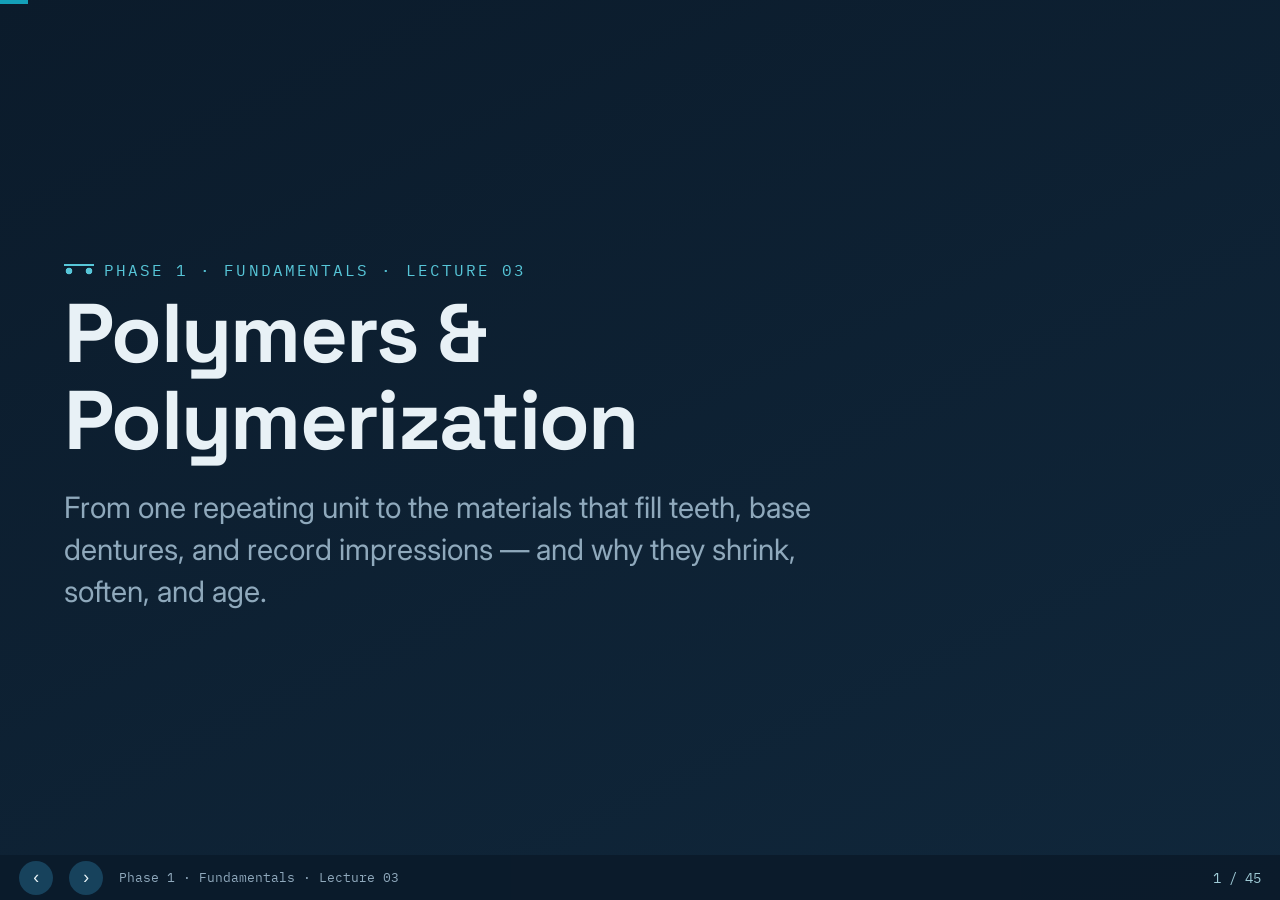
==== commit 0d60011f: "Aula 03 finalizada: deck completo, figuras integradas, revisao de conteudo" ====
--- a/lectures/03-polymerisation-and-polymers/index.html
+++ b/lectures/03-polymerisation-and-polymers/index.html
@@ -1,815 +1,833 @@
 <!DOCTYPE html>
-<html lang="en">
-<head>
-<meta charset="UTF-8">
-<meta name="viewport" content="width=device-width, initial-scale=1.0">
-<title>03 · Polymers &amp; Polymerization — Dental Materials</title>
-<meta name="description" content="Interactive lecture on polymers and polymerization for undergraduate dental students.">
+<html lang="en"><head><meta charset="UTF-8"><meta name="viewport" content="width=device-width, initial-scale=1.0">
+<title>Polymers &amp; Polymerization · Dental Materials · Lecture 03</title>
 <link rel="preconnect" href="https://fonts.googleapis.com">
-<link rel="preconnect" href="https://fonts.gstatic.com" crossorigin>
-<link href="https://fonts.googleapis.com/css2?family=Space+Grotesk:wght@400;500;600;700&family=Inter:wght@400;500;600&family=IBM+Plex+Mono:wght@400;500;600&display=swap" rel="stylesheet">
-<!-- Design system compartilhado: dois níveis acima -->
-<link rel="stylesheet" href="../../assets/css/lecture.css">
-</head>
-<body>
-
-<!-- ================= BARRA SUPERIOR + PROGRESSO ==================== -->
-<div class="topbar">
-  <div class="topbar__row">
-    <a class="topbar__home" href="../../index.html">← Course home</a>
-    <span class="topbar__title">03 · Polymers &amp; Polymerization</span>
-    <span class="topbar__home mono">Phase 1 · 2 h</span>
-  </div>
-  <div class="progress"><div class="progress__bar"></div></div>
-</div>
-
-<!-- ================= NAVEGAÇÃO POR SEÇÃO (pontos à direita) ======== -->
-<nav class="secnav" aria-label="Section navigation">
-  <a href="#objectives"><span>Objectives</span></a>
-  <a href="#bigpicture"><span>Big picture</span></a>
-  <a href="#vocabulary"><span>Vocabulary</span></a>
-  <a href="#mechanisms"><span>Addition vs condensation</span></a>
-  <a href="#freeradical"><span>Free-radical stages</span></a>
-  <a href="#architecture"><span>Architecture &amp; heat</span></a>
-  <a href="#properties"><span>MW · cross-link · plasticizer</span></a>
-  <a href="#shrinkage"><span>Shrinkage &amp; stress</span></a>
-  <a href="#misconceptions"><span>Misconceptions</span></a>
-  <a href="#checkpoint"><span>Checkpoint</span></a>
-  <a href="#summary"><span>Take-home</span></a>
-</nav>
-
-<!-- ================= HERO ========================================= -->
-<header class="hero" id="hero">
-  <div class="l-wide">
-    <p class="eyebrow hero__eyebrow">Phase 1 · Fundamentals · Lecture 03</p>
-    <h1>Polymers &amp; Polymerization</h1>
-    <p class="statement">A long chain, built from repeating units — <b>how it forms decides how it fails.</b></p>
-    <div class="hero__hook">
-      A composite filling looks perfect on day one. Weeks later: a stained margin, sensitivity.
-      Nothing was "done wrong" — the answer is in the <b>polymerization reaction</b> itself.
-    </div>
-  </div>
-</header>
-
-<!-- ================= OBJECTIVES =================================== -->
-<section class="section section--slide" id="objectives">
-  <div class="l-wide reveal-on-scroll">
-    <p class="eyebrow">By the end of this lecture</p>
-    <div class="objectives">
-      <div class="obj"><p>Use the <b>vocabulary</b> of polymers to describe a real dental material.</p></div>
-      <div class="obj"><p>Tell <b>addition</b> from <b>condensation</b> by-product.</p></div>
-      <div class="obj"><p>Relate <b>architecture</b> and <b>thermoplastic vs thermoset</b> to chain mobility.</p></div>
-      <div class="obj"><p>Describe the three stages of <b>free-radical polymerization</b>.</p></div>
-      <div class="obj"><p>Predict property shifts from <b>MW, cross-linking, plasticization</b>.</p></div>
-      <div class="obj"><p>Explain <b>polymerization shrinkage stress</b> and its clinical consequences.</p></div>
-    </div>
-  </div>
-</section>
-
-<!-- ================= BIG PICTURE ================================== -->
-<section class="section section--slide" id="bigpicture">
-  <div class="l-wide reveal-on-scroll">
-    <p class="eyebrow">Why this matters</p>
-    <p class="statement">Half of what's in the mouth is <b>held together by polymers.</b></p>
-    <div class="grid grid-2">
-      <div class="card"><h3>Denture bases</h3><p>PMMA — strength, warpage, residual monomer.</p></div>
-      <div class="card"><h3>Composites</h3><p>Cross-linked networks — shrinkage decides the margin.</p></div>
-      <div class="card"><h3>Cements</h3><p>Polyacrylic acid — polycarboxylate &amp; glass-ionomer.</p></div>
-      <div class="card"><h3>Impressions</h3><p>Alginate, silicones, polyether — the reaction controls stability.</p></div>
-    </div>
-  </div>
-</section>
-
-<!-- ================= VOCABULARY + CHAIN BUILDER =================== -->
-<section class="section" id="vocabulary">
-  <div class="l-wide reveal-on-scroll">
-    <p class="eyebrow">Core science · 1</p>
-    <p class="statement">A polymer is a chain of <b>repeating mers.</b></p>
-
-    <div class="flips" aria-label="Key terms — click to flip">
-      <button class="flip" tabindex="0"><div class="flip__inner">
-        <div class="flip__face flip__front"><span class="term">Monomer / mer</span><span class="hint">click to flip</span></div>
-        <div class="flip__face flip__back">The smallest repeating unit. "Mono" = one, "mer" = part.</div></div></button>
-      <button class="flip" tabindex="0"><div class="flip__inner">
-        <div class="flip__face flip__front"><span class="term">Oligomer</span><span class="hint">click to flip</span></div>
-        <div class="flip__face flip__back">A short chain — only a few (≈10) mers. E.g. Bis-GMA.</div></div></button>
-      <button class="flip" tabindex="0"><div class="flip__inner">
-        <div class="flip__face flip__front"><span class="term">Homopolymer</span><span class="hint">click to flip</span></div>
-        <div class="flip__face flip__back">Built from a single monomer type. E.g. pure PMMA.</div></div></button>
-      <button class="flip" tabindex="0"><div class="flip__inner">
-        <div class="flip__face flip__front"><span class="term">Copolymer</span><span class="hint">click to flip</span></div>
-        <div class="flip__face flip__back">Two+ different monomers in one chain. Three types = terpolymer.</div></div></button>
-      <button class="flip" tabindex="0"><div class="flip__inner">
-        <div class="flip__face flip__front"><span class="term">Molecular weight</span><span class="hint">click to flip</span></div>
-        <div class="flip__face flip__back">MW of one mer × number of mers (n). Reported as an average.</div></div></button>
-      <button class="flip" tabindex="0"><div class="flip__inner">
-        <div class="flip__face flip__front"><span class="term">Degree of polymerization</span><span class="hint">click to flip</span></div>
-        <div class="flip__face flip__back">The total number of mers in the chain.</div></div></button>
-    </div>
-  </div>
-
-  <!-- ANIMAÇÃO A: montador de cadeia -->
-  <div class="l-wide">
-    <div class="panel">
-      <p class="eyebrow">Interactive · build a polymer</p>
-      <svg id="chainSvg" viewBox="0 0 900 170" style="width:100%;height:auto;margin:.5rem 0" aria-label="Growing polymer chain animation"></svg>
-      <div class="readouts">
-        <div class="readout"><div class="k">Mers linked (n)</div><div class="v" id="chainN">0</div></div>
-        <div class="readout"><div class="k">Degree of polym.</div><div class="v" id="chainDP">0</div></div>
-        <div class="readout"><div class="k">Molecular weight</div><div class="v" id="chainMW">0 g/mol</div></div>
-        <div class="readout"><div class="k">Physical state</div><div class="v" id="chainState">—</div></div>
-      </div>
-      <div style="margin-top:1rem;display:flex;gap:.6rem;flex-wrap:wrap">
-        <button class="btn" id="chainAdd">+ Add monomer</button>
-        <button class="btn btn--onDark" id="chainAdd10">+ Add 10</button>
-        <button class="btn btn--ghost" id="chainReset" style="color:#9FCBD6;border-color:#2C5468">Reset</button>
-      </div>
-    </div>
-  </div>
-</section>
-
-<!-- ================= MECHANISMS: ADDITION vs CONDENSATION ========= -->
-<section class="section" id="mechanisms">
-  <div class="l-wide reveal-on-scroll">
-    <p class="eyebrow">Core science · 2</p>
-    <p class="statement">Watch for the <b>by-product.</b> That's the whole story.</p>
-  </div>
-
-  <!-- ANIMAÇÃO B: adição vs condensação -->
-  <div class="l-wide">
-    <div class="panel">
-      <p class="eyebrow">Interactive · watch the by-product</p>
-      <div class="grid grid-2" style="margin-top:1rem">
-        <div>
-          <p style="color:#6EE7A8;font-family:var(--font-mono);font-size:.85rem">ADDITION</p>
-          <svg id="addSvg" viewBox="0 0 420 150" style="width:100%;height:auto" aria-label="Addition polymerization"></svg>
-          <p class="caption">No by-product.</p>
-        </div>
-        <div>
-          <p style="color:#F9A8B8;font-family:var(--font-mono);font-size:.85rem">CONDENSATION</p>
-          <svg id="condSvg" viewBox="0 0 420 150" style="width:100%;height:auto" aria-label="Condensation polymerization"></svg>
-          <p class="caption">Ejects a small molecule at every link.</p>
-        </div>
-      </div>
-      <div style="margin-top:1rem;display:flex;gap:.6rem;flex-wrap:wrap">
-        <button class="btn" id="rxnStep">React one step →</button>
-        <button class="btn btn--ghost" id="rxnReset" style="color:#9FCBD6;border-color:#2C5468">Reset</button>
-        <span id="rxnCount" class="mono" style="align-self:center;color:var(--c-dark-muted)">by-product molecules released: 0</span>
-      </div>
-    </div>
-  </div>
-
-  <div class="l-wide grid grid-2">
-    <figure class="figure">
-      <img src="assets/addition-polymerization.png" alt="Addition polymerization diagram">
-      <figcaption><span class="fig-tag">FIG 03.1</span> · Addition — no by-product. <b>[VERIFY]</b></figcaption>
-    </figure>
-    <figure class="figure">
-      <img src="assets/condensation-polymerization.png" alt="Condensation polymerization diagram">
-      <figcaption><span class="fig-tag">FIG 03.2</span> · Condensation — releases a small molecule. <b>[VERIFY]</b></figcaption>
-    </figure>
-  </div>
-
-  <div class="l-read">
-    <!-- ÂNCORA CLÍNICA DE OURO -->
-    <div class="box box--clinical">
-      <div class="box__tag"><svg class="ic" viewBox="0 0 24 24" fill="none" stroke-width="2"><path d="M12 3v18M5 21h14M8 7l4-4 4 4"/></svg> The impression that shrank overnight</div>
-      <p>Condensation silicone, poured 24 h late → <b>distorted, undersized cast.</b> Ethanol by-product kept evaporating.
-      <b>PVS (addition)</b> releases none — dimensionally stable, can be poured later. Same "silicone", opposite behaviour.</p>
-    </div>
-
-    <table class="ctable">
-      <thead><tr><th></th><th>Addition</th><th>Condensation</th></tr></thead>
-      <tbody>
-        <tr><td>By-product</td><td>None</td><td>H<span class="sub">2</span>O / alcohol at every link</td></tr>
-        <tr><td>Dimensional stability</td><td>High</td><td>Poorer — by-product evaporates over time</td></tr>
-        <tr><td>Dental examples</td><td>PMMA, composites, PVS</td><td>Polysulfides, polyether, cond. silicone</td></tr>
-      </tbody>
-    </table>
-
-    <details class="reveal">
-      <summary>Full explanation — kinetics, and the PVS caveat</summary>
-      <div class="reveal__body">
-        <p><b>Addition (chain-growth):</b> fast; monomers add only to an active chain end; high MW forms early;
-        no by-product — 100% of mass ends up in the polymer.</p>
-        <p><b>Condensation (step-growth):</b> slow, stepwise; any two functional groups can react; high MW only
-        near completion; a small molecule is ejected at every linkage.</p>
-        <p>Addition silicones are near-perfect, but some release a little hydrogen gas from residual Si–H groups
-        just after setting — hence the "wait before pouring" instruction on some products.</p>
-      </div>
-    </details>
-  </div>
-</section>
-
-<!-- ================= FREE-RADICAL STAGES ========================= -->
-<section class="section" id="freeradical">
-  <div class="l-wide reveal-on-scroll">
-    <p class="eyebrow">Core science · 3</p>
-    <p class="statement">Composites cure by <b>free-radical addition</b> — three stages.</p>
-  </div>
-
-  <div class="l-wide">
-    <div class="panel">
-      <p class="eyebrow">Interactive · step through the cure</p>
-      <div class="stepper" data-stepper="fr">
-        <button data-step="1">1 · Initiation</button>
-        <button data-step="2">2 · Propagation</button>
-        <button data-step="3">3 · Termination</button>
-      </div>
-      <svg id="frSvg" viewBox="0 0 900 220" style="width:100%;height:auto" aria-label="Free-radical polymerization stages"></svg>
-      <div data-step-panel="fr" data-step="1"><p class="caption">Energy splits an <b>initiator</b> into radicals (camphorquinone + amine, light-cured). A radical attacks a C=C bond.</p></div>
-      <div data-step-panel="fr" data-step="2"><p class="caption">The active end grabs the next monomer; the radical hops to the new end. Repeats in <b>milliseconds</b>.</p></div>
-      <div data-step-panel="fr" data-step="3"><p class="caption">Two radicals combine, or one steals a hydrogen — growth stops. Or the network traps the radical as it stiffens.</p></div>
-    </div>
-  </div>
-
-  <div class="l-wide grid grid-2">
-    <figure class="figure">
-      <img src="assets/free-radical-overview.png" alt="Free-radical polymerization overview">
-      <figcaption><span class="fig-tag">FIG 03.3</span> · The three stages, overview.</figcaption>
-    </figure>
-    <figure class="figure">
-      <img src="assets/free-radical-chemistry.png" alt="Free-radical polymerization chemistry with structures">
-      <figcaption><span class="fig-tag">FIG 03.4</span> · Same stages, at the chemical-structure level.</figcaption>
-    </figure>
-  </div>
-
-  <div class="l-read">
-    <details class="reveal">
-      <summary>Full explanation — initiators, inhibitors, oxygen layer</summary>
-      <div class="reveal__body">
-        <p><b>Initiators</b> generate the first radicals (benzoyl peroxide, heat-cure; camphorquinone + amine, light-cure).
-        <b>Inhibitors</b> (hydroquinone, BHT) scavenge early radicals so the resin doesn't set on the shelf.</p>
-        <p>Atmospheric <b>oxygen</b> is itself an inhibitor — it reacts with surface radicals faster than monomer can,
-        leaving a sticky, under-cured <b>oxygen-inhibited layer</b>. Useful between increments; must be polished off the final surface.</p>
-      </div>
-    </details>
-  </div>
-</section>
-
-<!-- ================= ARCHITECTURE + THERMO ======================= -->
-<section class="section" id="architecture">
-  <div class="l-wide reveal-on-scroll">
-    <p class="eyebrow">Core science · 4</p>
-    <p class="statement">Same chemistry, different <b>arrangement</b> — very different material.</p>
-  </div>
-
-  <div class="l-wide grid grid-3">
-    <figure class="figure">
-      <img src="assets/homopolymer-linear-branched.png" alt="Linear and branched homopolymer">
-      <figcaption><span class="fig-tag">FIG 03.5</span> · Linear vs branched.</figcaption>
-    </figure>
-    <figure class="figure">
-      <img src="assets/copolymer-random-block-graft.png" alt="Random, block and graft copolymers">
-      <figcaption><span class="fig-tag">FIG 03.6</span> · Random, block, graft.</figcaption>
-    </figure>
-    <figure class="figure">
-      <img src="assets/terpolymer-mma-ema-pma.png" alt="Methyl/ethyl/propyl methacrylate terpolymer">
-      <figcaption><span class="fig-tag">FIG 03.7</span> · A real dental terpolymer — MMA/EMA/PMA.</figcaption>
-    </figure>
-  </div>
-
-  <div class="l-wide" style="margin-top:2.2rem">
-    <p class="statement" style="text-align:center;margin-inline:auto">Heat is the test: <b>thermoplastic</b> flows, <b>thermoset</b> won't.</p>
-  </div>
-
-  <!-- ANIMAÇÃO D: termoplástico vs termofixo sob calor -->
-  <div class="l-wide">
-    <div class="panel">
-      <p class="eyebrow">Interactive · turn up the heat</p>
-      <div class="control">
-        <label>Temperature <span id="heatVal" class="mono">low</span></label>
-        <input type="range" id="heatSlider" min="0" max="100" value="0">
-      </div>
-      <div class="grid grid-2" style="margin-top:.5rem">
-        <div>
-          <p style="color:#6EE7A8;font-family:var(--font-mono);font-size:.85rem">THERMOPLASTIC</p>
-          <svg id="tpSvg" viewBox="0 0 420 150" style="width:100%;height:auto" aria-label="Thermoplastic under heat"></svg>
-          <p class="caption" id="tpCap">Secondary bonds hold linear chains together.</p>
-        </div>
-        <div>
-          <p style="color:#F9A8B8;font-family:var(--font-mono);font-size:.85rem">THERMOSET</p>
-          <svg id="tsSvg" viewBox="0 0 420 150" style="width:100%;height:auto" aria-label="Thermoset under heat"></svg>
-          <p class="caption" id="tsCap">Covalent cross-links lock the network in place.</p>
-        </div>
-      </div>
-    </div>
-  </div>
-
-  <div class="l-read">
-    <table class="ctable">
-      <thead><tr><th></th><th>Thermoplastic</th><th>Thermoset</th></tr></thead>
-      <tbody>
-        <tr><td>Bonds between chains</td><td>Weak secondary</td><td>Covalent cross-links</td></tr>
-        <tr><td>On heating</td><td>Softens, reshapeable</td><td>Can't melt — degrades</td></tr>
-        <tr><td>Dental example</td><td>Non-cross-linked PMMA</td><td>Cross-linked dimethacrylate</td></tr>
-      </tbody>
-    </table>
-  </div>
-</section>
-
-<!-- ================= PROPERTIES: MW / CROSSLINK / PLASTICIZER ===== -->
-<section class="section" id="properties">
-  <div class="l-wide reveal-on-scroll">
-    <p class="eyebrow">Core science · 5</p>
-    <p class="statement">Three levers move every property you'll judge clinically.</p>
-    <figure class="figure" style="max-width:640px;margin-inline:auto">
-      <img src="assets/molecular-weight-concept.png" alt="Molecular weight equals monomer MW times number of units">
-      <figcaption><span class="fig-tag">FIG 03.8</span> · MW = (MW of one mer) × n. Longer chains → higher MW.</figcaption>
-    </figure>
-  </div>
-
-  <!-- ANIMAÇÃO E: slider de reticulação -->
-  <div class="l-wide">
-    <div class="panel">
-      <p class="eyebrow">Interactive · cross-link density</p>
-      <div class="grid grid-2" style="align-items:center">
-        <svg id="clSvg" viewBox="0 0 420 200" style="width:100%;height:auto" aria-label="Cross-linked network density"></svg>
-        <div>
-          <div class="control">
-            <label>Cross-link density <span id="clVal" class="mono">low</span></label>
-            <input type="range" id="clSlider" min="0" max="100" value="15">
-          </div>
-          <div class="readouts">
-            <div class="readout"><div class="k">Strength / hardness</div><div class="v up" id="clStrength">↑</div></div>
-            <div class="readout"><div class="k">Rigidity</div><div class="v up" id="clRigid">↑</div></div>
-            <div class="readout"><div class="k">Solvent resistance</div><div class="v up" id="clSolvent">↑</div></div>
-            <div class="readout"><div class="k">Water sorption</div><div class="v down" id="clSorption">↓</div></div>
-            <div class="readout"><div class="k">T<sub>g</sub></div><div class="v up" id="clTg">↑</div></div>
-            <div class="readout"><div class="k">Brittleness</div><div class="v" id="clBrittle">—</div></div>
-          </div>
-        </div>
-      </div>
-      <p class="caption" style="margin-top:1rem" id="clNote">Cross-links tie chains together — mostly good, until it isn't.</p>
-    </div>
-  </div>
-
-  <div class="l-wide grid grid-2" style="align-items:start">
-    <figure class="figure">
-      <img src="assets/crosslinking.png" alt="Cross-linking between polymer chains">
-      <figcaption><span class="fig-tag">FIG 03.9</span> · Cross-links — covalent bridges. <b>[VERIFY]</b></figcaption>
-    </figure>
-    <figure class="figure">
-      <img src="assets/plasticization.png" alt="Plasticization mechanism and side effects">
-      <figcaption><span class="fig-tag">FIG 03.10</span> · Plasticizer wedges between chains.</figcaption>
-    </figure>
-  </div>
-
-  <!-- ANIMAÇÃO F: slider de plastificação -->
-  <div class="l-wide">
-    <div class="panel">
-      <p class="eyebrow">Interactive · plasticization</p>
-      <div class="grid grid-2" style="align-items:center">
-        <svg id="plSvg" viewBox="0 0 420 200" style="width:100%;height:auto" aria-label="Plasticizer inserting between chains"></svg>
-        <div>
-          <div class="control">
-            <label>Plasticizer content <span id="plVal" class="mono">none</span></label>
-            <input type="range" id="plSlider" min="0" max="100" value="0">
-          </div>
-          <div class="readouts">
-            <div class="readout"><div class="k">Chain mobility</div><div class="v up" id="plMob">↑</div></div>
-            <div class="readout"><div class="k">Free volume</div><div class="v up" id="plFree">↑</div></div>
-            <div class="readout"><div class="k">T<sub>g</sub></div><div class="v down" id="plTg">↓</div></div>
-            <div class="readout"><div class="k">Flexibility</div><div class="v up" id="plFlex">↑</div></div>
-            <div class="readout"><div class="k">Strength / hardness</div><div class="v down" id="plStr">↓</div></div>
-          </div>
-        </div>
-      </div>
-    </div>
-  </div>
-
-  <div class="l-read">
-    <details class="reveal">
-      <summary>Full explanation — T<sub>g</sub>, and why the trade-offs happen</summary>
-      <div class="reveal__body">
-        <p>The <b>glass transition temperature (T<span class="sub">g</span>)</b> is where chains gain enough mobility to shift
-        from glassy to rubbery. Cross-linking pushes T<span class="sub">g</span> <b>up</b>; plasticizers pull it <b>down</b>.
-        A denture base needs T<span class="sub">g</span> safely above mouth and hot-drink temperatures.</p>
-        <p>Plasticizer side effects: lower strength, creep, more solvent uptake, and leaching over time.
-        Over-cross-linking side effect: brittleness, even as solvent resistance and rigidity improve.</p>
-      </div>
-    </details>
-  </div>
-</section>
-
-<!-- ================= SHRINKAGE & STRESS ========================== -->
-<section class="section" id="shrinkage">
-  <div class="l-wide reveal-on-scroll">
-    <p class="eyebrow">The payoff</p>
-    <p class="statement statement--clinical">Shrinkage isn't the problem. <b>Post-gel stress</b> is.</p>
-    <figure class="figure" style="max-width:640px;margin-inline:auto">
-      <img src="assets/shrinkage-1-molecular-mechanism.png" alt="Molecular mechanism of polymerization shrinkage">
-      <figcaption><span class="fig-tag">FIG 03.11</span> · ~3.4 Å (van der Waals) collapses to ~1.5 Å (covalent bond).</figcaption>
-    </figure>
-  </div>
-
-  <!-- ANIMAÇÃO G: pré-gel / pós-gel / estresse -->
-  <div class="l-wide">
-    <div class="panel">
-      <p class="eyebrow">Interactive · the gel point decides everything</p>
-      <div class="control">
-        <label>Extent of reaction <span id="gelVal" class="mono">start</span></label>
-        <input type="range" id="gelSlider" min="0" max="100" value="0">
-      </div>
-      <svg id="gelSvg" viewBox="0 0 900 260" style="width:100%;height:auto" aria-label="Pre-gel flow versus post-gel stress in a bonded restoration"></svg>
-      <p class="caption" id="gelCap" style="margin-top:.8rem">Before the gel point, the composite still flows and adapts.</p>
-    </div>
-  </div>
-
-  <div class="l-wide grid grid-3">
-    <figure class="figure">
-      <img src="assets/shrinkage-2-why-dental.png" alt="Why shrinkage is common in dental polymers">
-      <figcaption><span class="fig-tag">FIG 03.12</span> · Bis-GMA / TEGDMA.</figcaption>
-    </figure>
-    <figure class="figure">
-      <img src="assets/shrinkage-3-stress-development.png" alt="Shrinkage stress development through gel point">
-      <figcaption><span class="fig-tag">FIG 03.13</span> · Pre-gel flow vs post-gel stress.</figcaption>
-    </figure>
-    <figure class="figure">
-      <img src="assets/shrinkage-4-clinical-consequences.png" alt="Clinical consequences of shrinkage stress">
-      <figcaption><span class="fig-tag">FIG 03.14</span> · Microleakage, caries, cuspal deflection.</figcaption>
-    </figure>
-  </div>
-
-  <div class="l-read">
-    <div class="matters">
-      <div class="box__tag">◆ Back to the hero</div>
-      <p>Stress beats the bond → <b>marginal gap → microleakage → staining, secondary caries, sensitivity.</b>
-      Managed with increments, C-factor, and cure rate — clinicians control <em>when</em> the stress develops, not the chemistry.</p>
-    </div>
-    <details class="reveal">
-      <summary>Full explanation — the Bis-GMA / TEGDMA trade-off</summary>
-      <div class="reveal__body">
-        <p>Bis-GMA is big, viscous, shrinks little — but too stiff to handle alone. TEGDMA dilutes it for handling and
-        filler loading, but small monomers pack more double bonds per unit volume: more TEGDMA, more shrinkage.
-        Handling and shrinkage pull in opposite directions in every composite formulation.</p>
-      </div>
-    </details>
-  </div>
-</section>
-
-<!-- ================= MISCONCEPTIONS =============================== -->
-<section class="section" id="misconceptions">
-  <div class="l-wide reveal-on-scroll">
-    <p class="eyebrow">Check your model</p>
-    <p class="statement">Three things students usually get backwards.</p>
-
-    <div class="box box--myth">
-      <div class="mf">
-        <div class="myth"><div class="m-title">Myth</div>"Shrinkage is the problem."</div>
-        <div class="fact"><div class="m-title">Fact</div><b>Post-gel stress</b> is. Pre-gel shrinkage is relieved by flow.</div>
-      </div>
-    </div>
-    <div class="box box--myth">
-      <div class="mf">
-        <div class="myth"><div class="m-title">Myth</div>"Residual monomer = didn't cure properly."</div>
-        <div class="fact"><div class="m-title">Fact</div>Degree of conversion ≠ degree of polymerization.</div>
-      </div>
-    </div>
-    <div class="box box--myth">
-      <div class="mf">
-        <div class="myth"><div class="m-title">Myth</div>"More cross-linking is always better."</div>
-        <div class="fact"><div class="m-title">Fact</div>Excess cross-linking → <b>brittle.</b></div>
-      </div>
-    </div>
-  </div>
-</section>
-
-<!-- ================= CHECKPOINT (quiz) =========================== -->
-<section class="section" id="checkpoint">
-  <div class="l-wide reveal-on-scroll">
-    <p class="eyebrow">Checkpoint</p>
-
-    <div class="quiz"
-      data-fb-ok="Exactly. Only post-gel contraction, bonded to rigid walls, becomes damaging stress."
-      data-fb-no="Re-read the shrinkage section: the gap forms from post-gel shrinkage stress exceeding the bond.">
-      <p class="quiz__q">A large composite develops a marginal gap and sensitivity. Most responsible?</p>
-      <div class="quiz__opts">
-        <button class="quiz__opt"><span class="key">A</span><span>Exothermic heat during cure</span></button>
-        <button class="quiz__opt" data-correct><span class="key">B</span><span>Post-gel shrinkage stress exceeding the bond</span></button>
-        <button class="quiz__opt"><span class="key">C</span><span>Residual initiator leaching</span></button>
-        <button class="quiz__opt"><span class="key">D</span><span>Water sorption swelling</span></button>
-      </div>
-      <div class="quiz__fb"></div>
-    </div>
-
-    <div class="quiz"
-      data-fb-ok="Right. Condensation releases alcohol that slowly evaporates. PVS (addition) releases none."
-      data-fb-no="Think by-product: condensation ejects alcohol at each link; PVS is addition, no by-product.">
-      <p class="quiz__q">Silicone impression poured 24 h late gives a distorted, undersized cast. Why?</p>
-      <div class="quiz__opts">
-        <button class="quiz__opt" data-correct><span class="key">A</span><span>Condensation silicone — alcohol by-product evaporating</span></button>
-        <button class="quiz__opt"><span class="key">B</span><span>PVS — too much filler</span></button>
-        <button class="quiz__opt"><span class="key">C</span><span>Any silicone — none can be poured late</span></button>
-        <button class="quiz__opt"><span class="key">D</span><span>Polyether — absorbed water</span></button>
-      </div>
-      <div class="quiz__fb"></div>
-    </div>
-
-    <div class="quiz"
-      data-fb-ok="Correct. Restricted chain movement raises rigidity and solvent resistance, but also brittleness."
-      data-fb-no="Recall the cross-link slider: restricting chain movement raises rigidity, but also brittleness.">
-      <p class="quiz__q">More cross-linking improves solvent resistance but has one clear downside. Which?</p>
-      <div class="quiz__opts">
-        <button class="quiz__opt"><span class="key">A</span><span>Lower T<sub>g</sub></span></button>
-        <button class="quiz__opt"><span class="key">B</span><span>Higher water sorption</span></button>
-        <button class="quiz__opt" data-correct><span class="key">C</span><span>Increased brittleness</span></button>
-        <button class="quiz__opt"><span class="key">D</span><span>Loss of rigidity</span></button>
-      </div>
-      <div class="quiz__fb"></div>
-    </div>
-  </div>
-</section>
-
-<!-- ================= TAKE-HOME =================================== -->
-<section class="section section--slide" id="summary">
-  <div class="l-wide reveal-on-scroll">
-    <div class="takehome">
-      <p class="eyebrow">Take-home</p>
-      <ol>
-        <li><b>MW = MW of one mer × n.</b> Longer chains, higher MW.</li>
-        <li><b>Addition</b>: no by-product. <b>Condensation</b>: ejects one — the root of poor stability.</li>
-        <li>Free-radical cure: <b>initiation → propagation → termination.</b></li>
-        <li><b>Thermoset</b> = covalent network, not just "harder".</li>
-        <li><b>Cross-linking</b> ↑ strength &amp; T<sub>g</sub>, risks brittleness. <b>Plasticizer</b> does the opposite.</li>
-        <li>The clinical killer is <b>post-gel shrinkage stress</b> — manage it, don't fight the chemistry.</li>
-      </ol>
-    </div>
-  </div>
-</section>
-
-<footer class="foot l-wide">
-  <div class="foot__nav">
-    <a href="../../index.html">← Course home</a>
-    <a href="#hero">Back to top ↑</a>
-  </div>
-  <p>Lecture 03 · Polymers &amp; Polymerization · Dental Materials Science.</p>
-</footer>
-
-<!-- JS compartilhado (progresso, nav, flips, quiz, stepper, apresentação por teclado) -->
-<script src="../../assets/js/lecture.js"></script>
-
-<!-- ================= JS ESPECÍFICO DA AULA (as 7 animações) ======= -->
+<link href="https://fonts.googleapis.com/css2?family=Space+Grotesk:wght@400;500;600;700&family=Inter:wght@400;500;600;700&family=IBM+Plex+Mono:wght@400;500;600&display=swap" rel="stylesheet">
+<style>
+:root{--paper:#FBFCFD;--surface:#fff;--ink:#0F1B2A;--ink-soft:#31465C;--muted:#5E7285;--line:#E3E9EF;
+--primary:#0C7489;--primary-ink:#0A5C6D;--primary-wash:#E7F4F6;--navy:#12315B;
+--clinical:#B45309;--clinical-wash:#FDF3E7;--warn:#BE123C;--warn-wash:#FDECEF;--ok:#15803D;
+--dark:#0B1B2B;--dark-2:#10273B;--dark-ink:#E8F1F6;--dark-muted:#8FA9BC;--dark-line:#1E3A52;
+--f-disp:"Space Grotesk",system-ui,sans-serif;--f-body:"Inter",system-ui,sans-serif;--f-mono:"IBM Plex Mono",monospace;}
+*{box-sizing:border-box;margin:0;padding:0}
+html,body{height:100%;overflow:hidden;background:var(--dark);font-family:var(--f-body);color:var(--ink)}
+.deck{height:100vh;width:100vw;overflow:hidden;position:relative}
+.track{display:flex;height:100%;transition:transform .45s cubic-bezier(.4,0,.2,1)}
+.slide{min-width:100vw;height:100vh;padding:4.5vh 5vw 7.5vh;background:var(--paper);display:flex;flex-direction:column;position:relative}
+.s-eyebrow{font-family:var(--f-mono);font-size:1rem;letter-spacing:.13em;text-transform:uppercase;color:var(--primary-ink);margin-bottom:.6rem;display:flex;align-items:center;gap:.6rem}
+.s-eyebrow::before{content:"";width:30px;height:10px;background:radial-gradient(circle at 5px 5px,var(--primary) 3.2px,transparent 3.6px),radial-gradient(circle at 25px 5px,var(--primary) 3.2px,transparent 3.6px);border-top:2px solid var(--primary)}
+.s-title{font-family:var(--f-disp);font-weight:600;line-height:1.06;color:var(--ink);font-size:clamp(2.3rem,4.3vw,3.6rem);letter-spacing:-.01em;margin-bottom:1.4vh}
+.s-sub{font-size:clamp(1.3rem,1.9vw,1.65rem);color:var(--ink-soft);margin-bottom:1.8vh;max-width:70ch;line-height:1.5}
+.s-body{flex:1;display:grid;grid-template-columns:1fr 1fr;gap:2.8vw;min-height:0;align-items:center}
+.s-body.one-col{grid-template-columns:1fr}
+.s-body.text-heavy{grid-template-columns:1.25fr .75fr}
+.s-body.fig-heavy{grid-template-columns:.8fr 1.2fr}
+.col-text{overflow:auto;padding-right:.4rem;max-height:100%}
+.col-visual{height:100%;display:flex;flex-direction:column;justify-content:center;gap:1rem;min-height:0}
+.blist{list-style:none;display:flex;flex-direction:column;gap:1.3vh}
+.blist>li{position:relative;padding-left:1.8rem;font-size:clamp(1.25rem,1.8vw,1.6rem);line-height:1.48;color:var(--ink-soft)}
+.blist>li::before{content:"";position:absolute;left:0;top:.5em;width:11px;height:11px;border-radius:50%;border:2px solid var(--primary);background:var(--primary-wash)}
+.blist>li b{color:var(--ink)}
+.blist .lead-term{font-family:var(--f-disp);font-weight:600;color:var(--primary-ink)}
+.blist.cols{columns:2;column-gap:3rem;display:block}
+.blist.cols>li{break-inside:avoid;margin-bottom:1.3vh}
+.defbox{background:var(--surface);border:1px solid var(--line);border-left:5px solid var(--primary);border-radius:0 14px 14px 0;padding:1.3rem 1.5rem;margin-bottom:1.5vh;box-shadow:0 6px 22px rgba(15,27,42,.05)}
+.defbox .term{font-family:var(--f-disp);font-weight:600;font-size:clamp(1.45rem,2.2vw,1.85rem);color:var(--primary-ink);margin-bottom:.35rem}
+.defbox .def{font-size:clamp(1.25rem,1.8vw,1.55rem);color:var(--ink-soft);line-height:1.48}
+.steps{display:flex;flex-direction:column;gap:1.4vh;counter-reset:st}
+.step{display:grid;grid-template-columns:auto 1fr;gap:1.1rem;align-items:start}
+.step::before{counter-increment:st;content:counter(st);font-family:var(--f-mono);font-weight:600;color:#fff;background:var(--primary);width:38px;height:38px;border-radius:50%;display:grid;place-items:center;font-size:1.05rem;flex:none}
+.step h4{font-family:var(--f-disp);font-size:clamp(1.3rem,1.9vw,1.65rem);color:var(--ink);margin-bottom:.2rem}
+.step p{font-size:clamp(1.2rem,1.6vw,1.42rem);line-height:1.42;color:var(--ink-soft)}
+.key{margin-top:1.8vh;border-left:5px solid var(--clinical);background:var(--clinical-wash);padding:1.1rem 1.35rem;border-radius:0 12px 12px 0;font-size:clamp(1.25rem,1.8vw,1.55rem);color:var(--ink);line-height:1.48}
+.key b{color:var(--clinical)}
+.key .k-tag{font-family:var(--f-mono);font-size:.75rem;letter-spacing:.1em;text-transform:uppercase;color:var(--clinical);display:block;margin-bottom:.35rem}
+.mech{background:var(--primary-wash);border:1px solid #BFE2E8;border-radius:12px;padding:1.1rem 1.35rem;font-size:clamp(1.22rem,1.75vw,1.5rem);color:var(--ink-soft);line-height:1.46}
+.mech .k-tag{font-family:var(--f-mono);font-size:.75rem;letter-spacing:.1em;text-transform:uppercase;color:var(--primary-ink);display:block;margin-bottom:.35rem}
+.mech b{color:var(--ink)}
+.figbox{background:var(--surface);border:1px solid var(--line);border-radius:16px;padding:1rem;box-shadow:0 12px 40px rgba(15,27,42,.10);display:flex;flex-direction:column;gap:.6rem;max-height:100%;align-items:center;justify-content:center}
+.figbox img{width:100%;height:auto;max-height:72vh;object-fit:contain;display:block;border-radius:8px}
+.figbox.dual{gap:1rem}
+.figcap{font-size:1.05rem;color:var(--muted);line-height:1.4;text-align:center}
+.figcap b{color:var(--ink-soft)}
+.ph{border:2.5px dashed var(--primary);border-radius:16px;background:repeating-linear-gradient(135deg,#EAF6F8,#EAF6F8 14px,#E1F0F3 14px,#E1F0F3 28px);padding:2rem 1.5rem;text-align:center;display:flex;flex-direction:column;gap:.6rem;align-items:center;justify-content:center;min-height:44vh}
+.ph .ph-badge{font-family:var(--f-mono);font-size:.72rem;letter-spacing:.14em;text-transform:uppercase;color:#fff;background:var(--primary);padding:.3rem .8rem;border-radius:999px}
+.ph .ph-t{font-family:var(--f-disp);font-weight:600;font-size:clamp(1.25rem,1.85vw,1.55rem);color:var(--primary-ink)}
+.ph .ph-f{font-family:var(--f-mono);font-size:1rem;color:var(--muted)}
+.ph .ph-d{font-size:1.1rem;color:var(--ink-soft);max-width:36ch;line-height:1.4}
+.vs{display:grid;grid-template-columns:1fr 1fr;gap:1.5rem;align-content:center}
+.vs.three{grid-template-columns:1fr 1fr 1fr}
+.vs .card{background:var(--surface);border:1px solid var(--line);border-radius:16px;padding:1.5rem;box-shadow:0 8px 28px rgba(15,27,42,.07)}
+.vs .card h3{font-family:var(--f-disp);font-size:clamp(1.4rem,2.1vw,1.78rem);margin-bottom:1rem}
+.vs .card.a h3{color:var(--primary-ink)} .vs .card.b h3{color:var(--warn)}
+.vs .card ul{list-style:none;display:flex;flex-direction:column;gap:.95vh}
+.vs .card li{position:relative;padding-left:1.4rem;font-size:clamp(1.2rem,1.6vw,1.42rem);line-height:1.42;color:var(--ink-soft)}
+.vs .card li::before{content:"";position:absolute;left:0;top:.5em;width:9px;height:9px;border-radius:50%}
+.vs .card.a li::before{background:var(--primary)} .vs .card.b li::before{background:var(--warn)}
+.vs .card li b{color:var(--ink)}
+.objlist{list-style:none;display:grid;grid-template-columns:1fr 1fr;gap:1.4vh 2.5rem;counter-reset:ob}
+.objlist li{counter-increment:ob;display:grid;grid-template-columns:auto 1fr;gap:1rem;align-items:start;font-size:clamp(1.25rem,1.75vw,1.5rem);line-height:1.42;color:var(--ink-soft)}
+.objlist li::before{content:counter(ob);font-family:var(--f-mono);font-weight:600;color:#fff;background:var(--primary);width:36px;height:36px;border-radius:50%;display:grid;place-items:center;font-size:1rem}
+.objlist li b{color:var(--ink)}
+.objgrid{display:grid;grid-template-columns:repeat(3,1fr);gap:1.3rem;flex:1;min-height:0}
+.objcard{background:var(--surface);border:1px solid var(--line);border-radius:14px;padding:1.4rem 1.5rem;box-shadow:0 8px 24px rgba(15,27,42,.06);display:flex;flex-direction:column;gap:.7rem}
+.objnum{font-family:var(--f-mono);font-weight:600;color:#fff;background:var(--primary);width:38px;height:38px;border-radius:50%;display:grid;place-items:center;font-size:1.05rem;flex:none}
+.objtxt{font-size:clamp(1.2rem,1.65vw,1.42rem);line-height:1.42;color:var(--ink-soft)}
+.objtxt b{color:var(--ink)}
+.flowstrip{background:var(--primary-wash);border:1px solid #BFE2E8;border-radius:14px;padding:1rem 1.4rem;display:flex;align-items:center;justify-content:center}
+.flowstrip svg{width:100%;max-width:900px;height:auto;display:block}
+.instrument{background:linear-gradient(160deg,rgba(255,255,255,.05),rgba(255,255,255,.015));border:1px solid var(--dark-line);border-radius:22px;padding:1.6rem 1.6rem 1.4rem;box-shadow:0 20px 50px rgba(0,0,0,.25),inset 0 1px 0 rgba(255,255,255,.06)}
+.viscowrap{margin-top:1.4rem}
+.viscolabel{font-family:var(--f-mono);font-size:1.05rem;color:var(--dark-muted);display:flex;justify-content:space-between;margin-bottom:.5rem;text-transform:uppercase;letter-spacing:.07em}
+.viscolabel span:last-child{color:#fff;font-weight:600;letter-spacing:.03em}
+.viscobar{width:100%;height:22px;border-radius:999px;background:rgba(255,255,255,.07);border:1px solid var(--dark-line);overflow:hidden;box-shadow:inset 0 2px 6px rgba(0,0,0,.35)}
+.viscofill{height:100%;width:0%;background:linear-gradient(90deg,#57C6D8,#8FD1A8,#F2B84B,#D64545);transition:width .3s;box-shadow:0 0 12px rgba(87,198,216,.5)}
+.slide--title,.slide--divider,.slide--interactive{background:linear-gradient(155deg,var(--dark),var(--dark-2));color:var(--dark-ink);justify-content:center}
+.slide--title .s-eyebrow,.slide--divider .s-eyebrow,.slide--interactive .s-eyebrow{color:#57C6D8}
+.slide--title .s-eyebrow::before,.slide--divider .s-eyebrow::before,.slide--interactive .s-eyebrow::before{background:radial-gradient(circle at 5px 5px,#57C6D8 3.2px,transparent 3.6px),radial-gradient(circle at 25px 5px,#57C6D8 3.2px,transparent 3.6px);border-top-color:#57C6D8}
+.slide--title h1{font-family:var(--f-disp);font-weight:700;font-size:clamp(2.9rem,6.5vw,5.2rem);line-height:1.05;letter-spacing:-.02em;margin-bottom:1.4rem}
+.slide--title .frame{font-size:clamp(1.35rem,2.3vw,1.85rem);color:var(--dark-muted);max-width:42ch;line-height:1.42}
+.slide--divider .num{font-family:var(--f-disp);font-weight:700;font-size:clamp(4.5rem,12vw,9rem);color:var(--dark-line);line-height:1}
+.slide--divider h2{font-family:var(--f-disp);font-weight:600;font-size:clamp(2.4rem,5vw,4rem);color:#fff;margin-top:-1vh}
+.slide--divider .d-list{margin-top:2.2vh;color:var(--dark-muted);font-size:clamp(1.2rem,1.8vw,1.5rem);display:flex;flex-wrap:wrap;gap:.5rem 1.6rem}
+.slide--interactive .s-title{color:#fff}
+.control{margin:1.4vh 0}
+.control label{font-family:var(--f-mono);font-size:1.1rem;color:var(--dark-muted);display:flex;justify-content:space-between;margin-bottom:.4rem}
+.control input[type=range]{width:100%;accent-color:#14A0B8;height:7px}
+.igloss{color:var(--dark-muted);font-size:clamp(1.25rem,1.75vw,1.5rem);line-height:1.46;margin-top:1.3vh}
+.igloss b{color:#fff}
+.calc{background:rgba(255,255,255,.05);border:1px solid var(--dark-line);border-radius:16px;padding:1.6rem 1.8rem}
+.calc .out{font-family:var(--f-mono);margin-top:1.2rem;display:flex;flex-direction:column;gap:.7rem}
+.calc .out .row{display:flex;justify-content:space-between;align-items:baseline;border-bottom:1px dashed var(--dark-line);padding-bottom:.5rem}
+.calc .out .lbl{color:var(--dark-muted);font-size:1rem}
+.calc .out .big{color:#57C6D8;font-size:clamp(1.5rem,2.8vw,2.2rem);font-weight:600}
+.calc .formula{font-family:var(--f-mono);color:#fff;font-size:clamp(1.05rem,1.5vw,1.3rem);margin-top:1rem;text-align:center;background:rgba(20,160,184,.12);border-radius:10px;padding:.7rem}
+.deckbar{position:fixed;bottom:0;left:0;right:0;height:5vh;min-height:38px;background:rgba(11,27,43,.94);color:#fff;display:flex;align-items:center;gap:1rem;padding:0 1.2rem;z-index:20;font-family:var(--f-mono)}
+.deckbar .part{font-size:.8rem;color:var(--dark-muted);flex:1;white-space:nowrap;overflow:hidden;text-overflow:ellipsis}
+.deckbar .count{font-size:.85rem;color:#9FCBD6}
+.navbtn{border:0;background:#17425C;color:#EAF4F8;width:34px;height:34px;border-radius:50%;cursor:pointer;font-size:1.1rem;display:grid;place-items:center}
+.navbtn:hover{background:#1E5877}
+.progress{position:fixed;top:0;left:0;height:4px;background:#14A0B8;z-index:21;transition:width .3s;width:0}
+@media (max-width:900px){.s-body,.s-body.text-heavy,.s-body.fig-heavy{grid-template-columns:1fr;gap:1.2rem}.objlist,.blist.cols{grid-template-columns:1fr;columns:1}}
+</style></head><body>
+<div class="progress" id="prog"></div>
+<div class="deck"><div class="track" id="track">
+<section class="slide slide--title"><p class="s-eyebrow">Phase 1 · Fundamentals · Lecture 03</p><h1>Polymers &amp;<br>Polymerization</h1><p class="frame">From one repeating unit to the materials that fill teeth, base dentures, and record impressions — and why they shrink, soften, and age.</p></section>
+<section class="slide slide--divider"><div class="s-eyebrow">Part 1 of 6</div><div class="num">01</div><h2>Orientation &amp; goals</h2><div class="d-list"><span>What you should be able to do</span><span>· The reasoning thread of the course</span></div></section>
+<section class="slide">
+<p class="s-eyebrow">Learning objectives</p>
+<h2 class="s-title">By the end of this lecture you can…</h2>
+<p class="s-sub">Everything hangs on one reasoning thread — we move from the chain, to what it does, to how it behaves in the mouth.</p>
+<div class="s-body one-col" style="display:flex;flex-direction:column;gap:1.8vh">
+<div class="objgrid">
+<div class="objcard"><span class="objnum">1</span><div class="objtxt">Use the core <b>vocabulary</b> — polymer, monomer, mer, oligomer, degree of polymerization.</div></div>
+<div class="objcard"><span class="objnum">2</span><div class="objtxt">Distinguish <b>addition</b> from <b>condensation</b> and predict their by-products.</div></div>
+<div class="objcard"><span class="objnum">3</span><div class="objtxt">Explain how <b>architecture</b> (linear, branched, cross-linked) and thermal class set behaviour.</div></div>
+<div class="objcard"><span class="objnum">4</span><div class="objtxt">Describe the <b>three stages</b> of free-radical polymerization and its consequences.</div></div>
+<div class="objcard"><span class="objnum">5</span><div class="objtxt">Relate <b>molecular weight, cross-linking, plasticizers</b> to strength and degradation.</div></div>
+<div class="objcard"><span class="objnum">6</span><div class="objtxt">Explain <b>polymerization shrinkage stress</b> and why restorations fail at the margin.</div></div>
+</div>
+<div class="flowstrip">
+<svg viewBox="0 0 820 100" role="img" aria-label="structure to property to performance">
+<defs><marker id="arrowh" markerWidth="10" markerHeight="10" refX="8" refY="5" orient="auto"><path d="M0,0 L10,5 L0,10 z" fill="#0C7489"/></marker></defs>
+<rect x="10" y="20" width="240" height="60" rx="12" fill="#fff" stroke="#0C7489" stroke-width="2"/>
+<text x="130" y="57" text-anchor="middle" font-family="Space Grotesk" font-weight="600" font-size="24" fill="#0A5C6D">Structure</text>
+<path d="M255 50 L320 50" stroke="#0C7489" stroke-width="3" marker-end="url(#arrowh)"/>
+<rect x="320" y="20" width="240" height="60" rx="12" fill="#fff" stroke="#0C7489" stroke-width="2"/>
+<text x="440" y="57" text-anchor="middle" font-family="Space Grotesk" font-weight="600" font-size="24" fill="#0A5C6D">Property</text>
+<path d="M565 50 L630 50" stroke="#0C7489" stroke-width="3" marker-end="url(#arrowh)"/>
+<rect x="630" y="20" width="240" height="60" rx="12" fill="#fff" stroke="#B45309" stroke-width="2"/>
+<text x="750" y="57" text-anchor="middle" font-family="Space Grotesk" font-weight="600" font-size="24" fill="#B45309">Performance</text>
+</svg>
+</div>
+</div></section>
+<section class="slide slide--divider"><div class="s-eyebrow">Part 2 of 6</div><div class="num">02</div><h2>The building blocks</h2><div class="d-list"><span>Polymer · monomer · mer</span><span>· Homo/copolymer</span><span>· Molecular weight · distribution</span></div></section>
+<section class="slide">
+<p class="s-eyebrow">Core vocabulary</p>
+<h2 class="s-title">Polymer, monomer, mer</h2>
+<div class="s-body fig-heavy">
+<div class="col-text">
+<div class="defbox"><div class="term">Monomer (mer)</div><div class="def">The smallest repeating unit. <i>Mono</i> = single; <i>mer</i> from Greek <i>meros</i> = part.</div></div>
+<div class="defbox"><div class="term">Polymer</div><div class="def">A long-chain organic molecule made of many repeating units linked together.</div></div>
+<div class="defbox"><div class="term">Oligomer</div><div class="def">A short polymer — up to ~10 mers (e.g. siloxane oligomers in impression silicones).</div></div>
+</div>
+<div class="col-visual"><div class="ph"><span class="ph-badge">Figure to add</span><div class="ph-t">One bead vs the whole necklace</div><div class="ph-f">monomer-to-polymer-schematic.png</div><div class="ph-d">Single monomer with its reactive group, then n of them joined into a chain — labels monomer / mer / polymer.</div></div></div>
+</div></section>
+<section class="slide">
+<p class="s-eyebrow">Core vocabulary</p>
+<h2 class="s-title">The polymerization reaction</h2>
+<div class="s-body fig-heavy">
+<div class="col-text">
+<div class="defbox"><div class="term">Polymerization</div><div class="def">The reaction by which monomer units become chemically linked into a high-molecular-weight molecule.</div></div>
+<div class="defbox"><div class="term">Homopolymer</div><div class="def">Built from <b>one</b> type of monomer only (e.g., polyethylene, PMMA).</div></div>
+<div class="defbox"><div class="term">Copolymer</div><div class="def">Built from <b>more than one</b> type of monomer — lets chemists "tailor-make" properties (e.g., Bis-GMA + TEGDMA).</div></div>
+</div>
+<div class="col-visual"><div class="figbox dual"><img src="assets/homopolymer-linear-branched.png" alt=""><img src="assets/copolymer-random-block-graft.png" alt=""><p class="figcap">Homopolymer · Copolymer</p></div></div>
+</div></section>
+<section class="slide">
+<p class="s-eyebrow">Origin</p>
+<h2 class="s-title">Natural vs synthetic polymers</h2>
+<div class="s-body fig-heavy">
+<div class="col-text">
+<div class="defbox"><div class="term">Natural polymers</div><div class="def">The basic constituents of living matter — <b>proteins</b>, <b>polysaccharides</b> (starch), <b>polynucleic acids</b> (DNA).</div></div>
+<div class="defbox"><div class="term">Synthetic polymers</div><div class="def">Made in the laboratory by chemical reactions — the ones we use clinically.</div></div>
+<ul class="blist"><li>Dental examples: <b>acrylic resins</b>, elastic impression materials, and the <b>vinyl polymers</b> derived from ethylene (C₂H₄).</li></ul>
+<div class="key"><span class="k-tag">Bridge</span> <b>Alginate</b> is a modified <b>natural</b> polymer (from seaweed); <b>PMMA</b> and composites are fully <b>synthetic</b>. Both obey the same chain rules we build today.</div>
+</div>
+<div class="col-visual"><div class="ph"><span class="ph-badge">Figure to add</span><div class="ph-t">Where each family comes from</div><div class="ph-f">natural-vs-synthetic-origins.png</div><div class="ph-d">Split panel: left shows seaweed/algae and a protein-chain icon labelled natural sources; right shows a lab flask/reactor with an ethylene monomer labelled synthetic sources; both arrows converge into a generic polymer chain in the centre.</div></div></div>
+</div></section>
+<section class="slide slide--interactive">
+<p class="s-eyebrow">Interactive · from monomer to weight</p>
+<h2 class="s-title">Fill the beaker, watch it get heavier — and thicker</h2>
+<div class="s-body">
+<div class="col-text">
+<p class="igloss" style="margin-top:0">Each monomer type has its own molecular weight. Add units of Monomer A, B and C into the beaker — the scale below totals the weight, and the heavier the mixture, the more viscous it becomes.</p>
+<div class="control"><label><span style="color:#57C6D8">● Monomer A</span> — 10 g/mol per unit <span id="aVal" class="mono">0</span></label><input type="range" id="sliderA" min="0" max="10" step="1" value="0"></div>
+<div class="control"><label><span style="color:#F2B84B">● Monomer B</span> — 50 g/mol per unit <span id="bVal" class="mono">0</span></label><input type="range" id="sliderB" min="0" max="10" step="1" value="0"></div>
+<div class="control"><label><span style="color:#F9A8B8">● Monomer C</span> — 100 g/mol per unit <span id="cVal" class="mono">0</span></label><input type="range" id="sliderC" min="0" max="10" step="1" value="0"></div>
+<p class="igloss" id="beakerNote" style="font-size:1.1rem">Empty beaker — add some monomers.</p>
+</div>
+<div class="col-visual">
+<div class="instrument">
+<svg id="beakerSvg" viewBox="0 0 400 480" style="width:100%;max-width:380px;margin:0 auto;display:block" aria-label="beaker of monomers on a digital scale"></svg>
+<div class="viscowrap">
+<div class="viscolabel"><span>Viscosity</span><span id="viscoWord" class="mono">—</span></div>
+<div class="viscobar"><div class="viscofill" id="viscoFill"></div></div>
+</div>
+</div>
+</div>
+</div></section>
+<section class="slide">
+<p class="s-eyebrow">Worked example · degree of polymerization</p>
+<h2 class="s-title">Degree of polymerization — a worked example</h2>
+<p class="s-sub">Let's calculate both quantities for a real monomer, one step at a time.</p>
+<div class="s-body fig-heavy">
+<div class="col-text">
+<div class="steps">
+<div class="step"><div><h4>Start with the monomer</h4><p>Ethylene, CH₂=CH₂, has a molecular weight of <b>28 g/mol</b>.</p></div></div>
+<div class="step"><div><h4>Choose a chain length</h4><p>Suppose <b>n = 5</b> monomer units join together into one chain.</p></div></div>
+<div class="step"><div><h4>Multiply</h4><p>MW<sub>polymer</sub> = 28 × 5 = <b>140 g/mol</b>. The degree of polymerization, <b>DP</b>, is simply the number of units: <b>DP = n = 5</b>.</p></div></div>
+</div>
+<div class="mech" style="margin-top:1.3vh"><span class="k-tag">The two formulas are the same idea</span> <b>MW<sub>polymer</sub> = MW<sub>mer</sub> × n</b> and <b>DP = MW<sub>polymer</sub> ÷ MW<sub>mer</sub></b> — DP just tells you how many mers are in the chain. A bigger DP means a longer chain (Part 2).</div>
+</div>
+<div class="col-visual"><div class="figbox"><img src="assets/molecular-weight-ethylene-example.png" alt=""><p class="figcap"><b>FIG.</b> CH₂=CH₂ (28 g/mol), n = 5 → 140 g/mol.</p></div></div>
+</div></section>
+<section class="slide">
+<p class="s-eyebrow">Structure → property</p>
+<h2 class="s-title">Why longer chains mean stronger material</h2>
+<div class="s-body">
+<div class="col-text"><ul class="blist"><li>Polymers of <b>large molecules are stronger</b> and more resistant to thermal and mechanical stress than those of small ones.</li><li>Longer chains form more <b>entanglements</b> — physically harder to pull apart or distort.</li><li>So <b>strength and rigidity</b> both rise with chain length.</li></ul>
+<div class="mech" style="margin-top:1.2vh"><span class="k-tag">Mental model</span> Short chains slide like loose spaghetti; long, entangled chains grip one another.</div>
+</div>
+<div class="col-visual"><div class="ph"><span class="ph-badge">Figure to add</span><div class="ph-t">Short vs long chains — entanglement</div><div class="ph-f">chain-entanglement.png</div><div class="ph-d">Left: few short chains, easily pulled apart. Right: long chains knotted/entangled, resisting separation. Arrow showing applied force.</div></div></div>
+</div></section>
+<section class="slide">
+<p class="s-eyebrow">Structure → property</p>
+<h2 class="s-title">Molecular-weight distribution</h2>
+<div class="s-body">
+<div class="col-text"><ul class="blist"><li>Chain growth is <b>random</b> — some chains grow faster, some stop early. Not all chains are the same length.</li><li>Each chain has its own MW and DP, so a polymer's MW is reported as an <b>average</b>.</li><li>The <b>distribution</b> (fraction of low-, medium-, high-MW chains) affects properties as much as the average.</li><li>Two polymers with the <b>same average MW</b> can behave differently — one of long chains, one of many short ones.</li></ul>
+</div>
+<div class="col-visual"><div class="ph"><span class="ph-badge">Figure to add</span><div class="ph-t">A spread of chain lengths</div><div class="ph-f">molecular-weight-distribution.png</div><div class="ph-d">Bell-shaped curve: amount of polymer (y) vs molecular weight (x), marking low / average / high MW regions; two curves with same mean but different width.</div></div></div>
+</div></section>
+<section class="slide slide--divider"><div class="s-eyebrow">Part 3 of 6</div><div class="num">03</div><h2>How the chains are arranged</h2><div class="d-list"><span>Linear · branched · cross-linked</span><span>· Thermoplastic vs thermosetting</span></div></section>
+<section class="slide">
+<p class="s-eyebrow">Architecture</p>
+<h2 class="s-title">Linear and branched chains</h2>
+<div class="s-body fig-heavy">
+<div class="col-text">
+<div class="defbox"><div class="term">Linear</div><div class="def">Repeating units connected one after another in a single, unbranched sequence — like one long strand of spaghetti.</div></div>
+<div class="defbox"><div class="term">Branched</div><div class="def">A main chain with one or more side branches coming off it — like a strand of spaghetti with extra pieces tied on partway along.</div></div>
+<ul class="blist"><li>Both are still held to their <b>neighbouring chains only by weak secondary bonds</b> (van der Waals, hydrogen bonding) — there is no covalent bridge between separate chains yet.</li><li><span class="lead-term">Why the distinction matters:</span> branching disrupts how tightly chains can pack together, which changes density and how easily neighbouring chains entangle — directly affecting the strength and stiffness we just discussed.</li><li>Because those inter-chain bonds are weak, linear and branched polymers can still <b>slide past each other, soften with heat, and dissolve in solvents</b> — this is exactly what makes a polymer <b>thermoplastic</b> (next slides).</li></ul>
+</div>
+<div class="col-visual"><div class="figbox"><img src="assets/homopolymer-linear-branched.png" alt=""><p class="figcap"><b>FIG.</b> Linear vs branched homopolymer — same monomer, different connectivity.</p></div></div>
+</div></section>
+<section class="slide">
+<p class="s-eyebrow">Architecture</p>
+<h2 class="s-title">Cross-linked networks</h2>
+<div class="s-body fig-heavy">
+<div class="col-text"><ul class="blist"><li>Adjacent chains joined at points by <b>covalent (primary) bonds</b> — the cross-links.</li><li>This turns separate chains into a <b>single 3-D network</b>.</li><li>Built with <b>multi-functional monomers</b> (dimethacrylates like Bis-GMA) carrying ≥2 reactive double bonds.</li><li>The network cannot flow or dissolve — the basis of composite and denture-tooth durability.</li></ul></div>
+<div class="col-visual"><div class="figbox"><img src="assets/crosslinking.png" alt=""><p class="figcap"><b>FIG.</b> Cross-linked network: monomer units (light), chains (grey), covalent cross-links (dark).</p></div></div>
+</div></section>
+<section class="slide">
+<p class="s-eyebrow">Thermal behaviour</p>
+<h2 class="s-title">Thermoplastic polymers</h2>
+<div class="s-body text-heavy">
+<div class="col-text"><ul class="blist"><li>Can be <b>shaped by heat</b> and keep shape on cooling — soften when heated, harden when cooled, <b>reversibly</b>.</li><li>Chains held <b>only by weak secondary bonds</b> (van der Waals, hydrogen bonding) that break with heat.</li><li>Relatively soft; <b>sensitive to temperature</b>; <b>dissolve in organic solvents</b>.</li><li>Example: <b>non-cross-linked PMMA</b>.</li></ul></div>
+<div class="col-visual"><div class="mech"><span class="k-tag">Clinical link</span> Thermoplastic behaviour lets a clear aligner be thermoformed — and is also why it creeps and distorts in hot water.</div></div>
+</div></section>
+<section class="slide">
+<p class="s-eyebrow">Thermal behaviour</p>
+<h2 class="s-title">Thermosetting polymers</h2>
+<div class="s-body text-heavy">
+<div class="col-text"><ul class="blist"><li>Take a <b>permanent shape set by a chemical reaction</b> — a cross-linked 3-D network of covalent bonds.</li><li><b>Cannot be re-melted or reformed</b>; excess heat degrades/chars rather than melts them.</li><li>Cross-links restrict movement, so the material holds shape under load and heat.</li><li>Example: <b>cured composite resin</b> and cross-linked denture teeth.</li></ul></div>
+<div class="col-visual"><div class="mech"><span class="k-tag">One line</span> Thermoplastic = secondary bonds, reversible. Thermoset = covalent network, permanent. Bond type dictates clinical behaviour.</div></div>
+</div></section>
+<section class="slide slide--divider"><div class="s-eyebrow">Part 4 of 6</div><div class="num">04</div><h2>How polymers form</h2><div class="d-list"><span>What polymerization is</span><span>· Addition vs condensation</span><span>· Free-radical stages · consequences</span></div></section>
+<section class="slide">
+<p class="s-eyebrow">Setting the scene</p>
+<h2 class="s-title">What is polymerization — and which kind matters here?</h2>
+<div class="s-body text-heavy">
+<div class="col-text"><ul class="blist"><li><span class="lead-term">The idea.</span> Polymerization is simply <b>joining many small monomers into one large chain</b>. Everything after this is <i>how</i> that joining happens.</li><li><span class="lead-term">Two great families.</span> <b>Addition</b> (chain-growth) and <b>condensation</b> (step-growth) — they differ in speed, in whether a by-product is released, and in dimensional stability.</li><li><span class="lead-term">Our focus.</span> Most direct dental materials — composites, PMMA — cure by <b>free-radical addition</b>. That is what we detail next, because it explains setting, shrinkage and residual monomer.</li></ul></div>
+<div class="col-visual"><div class="mech"><span class="k-tag">Roadmap</span> First we compare the two families side by side. Then we look closely at <b>free-radical addition</b> — the specific reaction that cures composites and PMMA — one stage at a time: initiation, propagation, termination.</div></div>
+</div></section>
+<section class="slide">
+<p class="s-eyebrow">Family 1 · addition (chain-growth)</p>
+<h2 class="s-title">Addition polymerization</h2>
+<div class="s-body fig-heavy">
+<div class="col-text"><ul class="blist"><li>Unsaturated monomers with <b>C=C double bonds</b> link together, repeating the same structure — <b>without forming any by-product</b>.</li><li><span class="lead-term">Fast</span> reaction; monomers add only onto <b>active chain ends</b>, so high molecular weight forms almost immediately.</li><li>No small molecule is released during the reaction — unlike condensation. That does <b>not</b> mean every monomer molecule reacts: some are always left behind (Part 4, later).</li><li>Examples: poly(ethylene), poly(acrylic acid), <b>PMMA</b>, composite resins, addition silicone (PVS).</li></ul></div>
+<div class="col-visual"><div class="figbox"><img src="assets/addition-polymerization.png" alt=""><p class="figcap"><b>FIG.</b> Monomer + monomer → chain. No by-product formed.</p></div></div>
+</div></section>
+<section class="slide">
+<p class="s-eyebrow">Family 2 · condensation (step-growth)</p>
+<h2 class="s-title">Condensation polymerization</h2>
+<div class="s-body fig-heavy">
+<div class="col-text"><ul class="blist"><li>Functional groups react and form a covalent bond while <b>splitting off a small by-product</b> — water or alcohol — at <b>every</b> linkage.</li><li><b>Step-wise and slow</b>: any two reactive molecules can join — two monomers, a monomer and an oligomer, or two oligomers — so monomer disappears early into many small oligomers, and high molecular weight only appears near the very end.</li><li>High MW is reached only <b>near the very end</b> of the reaction.</li><li>Because the by-product keeps evaporating, <b>dimensional stability over time is poor</b>.</li><li>Dental examples: <b>polysulfides</b>, <b>polyethers</b>, and <b>condensation silicones</b>.</li></ul></div>
+<div class="col-visual"><div class="figbox"><img src="assets/condensation-polymerization.png" alt=""><p class="figcap"><b>FIG.</b> HO–R–OH + HOOC–R′–COOH → polymer + water (the by-product).</p></div></div>
+</div></section>
+<section class="slide">
+<p class="s-eyebrow">Family 1 vs family 2</p>
+<h2 class="s-title">Addition vs condensation, side by side</h2>
+<p class="s-sub">One question separates them clinically: <b>is a small molecule released at every link?</b></p>
+<div class="s-body one-col" style="display:flex;flex-direction:column;gap:1.6vh;justify-content:center">
+<div class="vs">
+<div class="card a"><h3>Addition (chain-growth)</h3><ul>
+<li><b>By-product:</b> none — no small molecule is released.</li>
+<li><b>Speed:</b> rapid; long chains form early.</li>
+<li><b>Monomer left over:</b> falls gradually as curing proceeds.</li>
+<li><b>Stays accurate over time:</b> yes — only shrinks during curing.</li>
+</ul></div>
+<div class="card b"><h3>Condensation (step-growth)</h3><ul>
+<li><b>By-product:</b> a small molecule (water, ethanol) at every link.</li>
+<li><b>Speed:</b> slow, stepwise; long chains only at the end.</li>
+<li><b>Monomer left over:</b> used up early into short oligomers.</li>
+<li><b>Stays accurate over time:</b> no — keeps shrinking as by-product evaporates.</li>
+</ul></div>
+</div>
+<div class="key"><span class="k-tag">Clinical anchor</span> A <b>condensation silicone</b> impression must be poured <b>immediately</b> — its ethanol by-product keeps evaporating, and the impression keeps shrinking. <b>PVS (addition)</b> releases nothing, so it stays accurate and can be poured <b>days later</b>.</div>
+</div></section>
+<section class="slide">
+<p class="s-eyebrow">Free-radical addition</p>
+<h2 class="s-title">The reaction in three stages</h2>
+<div class="s-body fig-heavy">
+<div class="col-text">
+<p class="s-sub" style="margin-bottom:1vh">Composites and PMMA cure by <b>free-radical addition polymerization</b> of methacrylate monomers — a chain reaction that runs in three stages. A free radical is a molecule with an <b>unpaired electron</b>, which makes it highly reactive and eager to react with a nearby double bond.</p>
+<div class="mech"><span class="k-tag">Watch the radical</span> The reactive site is <b>handed along</b> the growing chain from one monomer to the next — never destroyed until termination.</div>
+</div>
+<div class="col-visual"><div class="figbox"><img src="assets/free-radical-overview.png" alt=""><p class="figcap"><b>FIG.</b> Initiation → chain start → propagation → termination.</p></div></div>
+</div></section>
+<section class="slide">
+<p class="s-eyebrow">Stage 1 · initiation</p>
+<h2 class="s-title">Making the first radical</h2>
+<div class="s-body">
+<div class="col-text"><ul class="blist"><li>An <b>initiator</b> must be <b>activated</b> — by heat, light, or a chemical redox reaction — before it can release free radicals.</li><li>Classic chemical initiator: <b>benzoyl peroxide</b>, which splits (homolytic cleavage) into two radicals.</li><li>In light-cured resins: <b>camphorquinone</b> absorbs blue light (~468 nm) and, with an <b>amine co-initiator</b>, generates radicals.</li><li>A radical (R•) meets a C=C double bond, pairs with one electron and <b>leaves the other unpaired</b> — so the monomer itself becomes the new radical, ready to grow.</li></ul>
+</div>
+<div class="col-visual"><div class="ph"><span class="ph-badge">Figure to add</span><div class="ph-t">How the first radical forms</div><div class="ph-f">initiation-schematic.png</div><div class="ph-d">Initiator activated by light/heat splits into two red radicals; one radical attacks a C=C double bond of a monomer, opening it and creating an active monomer radical. Label the unpaired electron.</div></div></div>
+</div></section>
+<section class="slide">
+<p class="s-eyebrow">Stage 2 · propagation</p>
+<h2 class="s-title">The chain grows — fast</h2>
+<div class="s-body">
+<div class="col-text"><ul class="blist"><li>The active monomer radical attacks the double bond of the <b>next</b> monomer, opening it and adding it to the chain.</li><li>The radical site <b>shifts to the new chain end</b>, and the process repeats — again and again, within <b>milliseconds</b>.</li><li>As chains lengthen, the mix <b>thickens (viscosity rises)</b> and begins to stiffen.</li><li>The reaction is strongly <b>exothermic</b> and continues until nearly all monomer is consumed.</li></ul>
+<div class="mech" style="margin-top:1.2vh"><span class="k-tag">Sequence</span> R–M• + M → R–MM• + M → R–MMM• … the radical always sits at the growing tip.</div>
+</div>
+<div class="col-visual"><div class="ph"><span class="ph-badge">Figure to add</span><div class="ph-t">The radical hops down the chain</div><div class="ph-f">propagation-schematic.png</div><div class="ph-d">A growing chain adding monomers one by one; the red radical dot moves to each new end; small arrows show double bonds opening; a thermometer/heat symbol for the exotherm.</div></div></div>
+</div></section>
+<section class="slide">
+<p class="s-eyebrow">Stage 3 · termination</p>
+<h2 class="s-title">How growth stops</h2>
+<div class="s-body fig-heavy">
+<div class="col-text">
+<div class="steps">
+<div class="step"><div><h4>Combination (direct coupling)</h4><p>Two radical chain ends collide and join into one longer chain.</p></div></div>
+<div class="step"><div><h4>Disproportionation</h4><p>A radical abstracts a <b>hydrogen atom</b> from another growing chain; both become inactive.</p></div></div>
+<div class="step"><div><h4>Trapping</h4><p>Remaining double bonds get <b>locked in the vitrifying network</b> and can no longer meet — the origin of residual monomer.</p></div></div>
+</div>
+</div>
+<div class="col-visual"><div class="figbox"><img src="assets/free-radical-chemistry.png" alt=""><p class="figcap"><b>FIG.</b> Detailed chemistry — benzoyl peroxide initiation, propagation, termination by combination.</p></div></div>
+</div></section>
+<section class="slide slide--interactive">
+<p class="s-eyebrow">Measuring the reaction · degree of conversion</p>
+<h2 class="s-title">Degree of conversion: how much really reacted?</h2>
+<div class="s-body">
+<div class="col-visual">
+<div class="instrument">
+<svg id="dcSvg" viewBox="0 0 480 280" style="width:100%;max-width:440px;margin:0 auto;display:block" aria-label="curing lamp converting double bonds"></svg>
+<div class="viscowrap">
+<div class="viscolabel"><span>Degree of conversion</span><span id="dcWord" class="mono">0%</span></div>
+<div class="viscobar"><div class="viscofill" id="dcFill"></div></div>
+</div>
+</div>
+</div>
+<div class="col-text">
+<div class="defbox"><div class="term">Degree of conversion (DC)</div><div class="def">The percentage of C=C double bonds that have actually reacted (become C–C single bonds) by the end of cure. Measured by FTIR, comparing the double-bond signal before and after curing.</div></div>
+<div class="control"><label>Light exposure time <span id="dcTimeVal" class="mono">0 s</span></label><input type="range" id="dcSlider" min="0" max="40" step="1" value="0"></div>
+<p class="igloss" id="dcCap" style="margin-top:.8rem">No light yet — every double bond (red) is still unreacted.</p>
+<p class="igloss" style="font-size:1.05rem;color:#8FA9BC">Notice it climbs fast, then flattens — it never reaches 100%. Some double bonds get <b>trapped in the rigid network</b> before they can find a partner (Termination, previous slide).</p>
+</div>
+</div></section>
+<section class="slide">
+<p class="s-eyebrow">Consequence 1 · heat</p>
+<h2 class="s-title">Polymerization gives off heat</h2>
+<div class="s-body text-heavy">
+<div class="col-text"><ul class="blist"><li>Forming covalent bonds <b>releases energy</b>, so the reaction is exothermic.</li><li>In bulk (e.g. curing a large PMMA denture), this <b>exotherm</b> can be significant and must be managed.</li><li>If the temperature runs too high, monomer can boil and leave <b>porosity</b> in the set material.</li><li>It is an inherent consequence of chain growth — not a defect to be "fixed", but a process to be controlled.</li></ul></div>
+<div class="col-visual"><div class="mech"><span class="k-tag">Clinical note</span> Heat-cured denture processing uses a slow, staged temperature cycle precisely to control this exotherm and avoid porosity.</div></div>
+</div></section>
+<section class="slide">
+<p class="s-eyebrow">Consequence 2 · shrinkage</p>
+<h2 class="s-title">The material contracts as it sets</h2>
+<div class="s-body">
+<div class="col-text"><ul class="blist"><li>As monomers convert to a polymer, they pack closer and <b>volume is lost</b> — polymerization shrinkage.</li><li>It is inherent to turning loosely spaced monomers into a tightly bonded network.</li><li>The contraction itself is tolerable; the problem is the <b>stress</b> it generates once the material can no longer flow.</li><li>This drives stress at the <b>tooth–restoration interface</b> — developed fully in Part 6, and the key to our failing composite.</li></ul>
+</div>
+<div class="col-visual"><div class="ph"><span class="ph-badge">Figure to add</span><div class="ph-t">Monomers pack closer on curing</div><div class="ph-f">shrinkage-concept.png</div><div class="ph-d">Left: spaced monomer droplets (loose). Right: same units bonded into a denser network occupying less volume; a dashed outline showing the volume lost.</div></div></div>
+</div></section>
+<section class="slide">
+<p class="s-eyebrow">Consequence 3 · residual monomer</p>
+<h2 class="s-title">Not every monomer reacts</h2>
+<div class="s-body">
+<div class="col-text">
+<p class="s-sub" style="margin-bottom:1vh">As the resin <b>vitrifies</b>, the last double bonds can no longer meet — this is exactly why <b>degree of conversion</b> never reaches 100%, leaving unreacted <b>residual monomer</b> trapped in the matrix. Three consequences:</p>
+<div class="steps">
+<div class="step"><div><h4>Mechanical degradation</h4><p>Disrupts the network, lowering hardness and flexural strength.</p></div></div>
+<div class="step"><div><h4>Plasticization</h4><p>Free monomer increases free volume, softening the matrix and making it more prone to deform.</p></div></div>
+<div class="step"><div><h4>Biocompatibility</h4><p>Mobile monomer leaches into saliva — cytotoxic to pulp, a cause of allergy.</p></div></div>
+</div>
+</div>
+<div class="col-visual"><div class="ph"><span class="ph-badge">Figure to add</span><div class="ph-t">Where residual monomer comes from</div><div class="ph-f">residual-monomer-generation.png</div><div class="ph-d">A curing composite network with most double bonds reacted (dark) and a few unreacted monomers trapped in pockets (red), some escaping toward saliva. Show degree of conversion < 100%.</div></div></div>
+</div></section>
+<section class="slide">
+<p class="s-eyebrow">Surface effect · oxygen</p>
+<h2 class="s-title">The oxygen-inhibited layer</h2>
+<div class="s-body">
+<div class="col-text"><ul class="blist"><li>Atmospheric <b>oxygen diffuses into the surface</b> of setting resin and reacts with propagating radicals <b>faster than monomer does</b>.</li><li>This forms stable, unreactive <b>peroxyl radicals</b> that cannot continue the chain.</li><li>Result: a thin, tacky, poorly polymerized, mechanically weak <b>surface layer</b>.</li><li><b>Useful between increments</b> (it helps them bond); on the <b>final surface</b> it must be polished away to prevent wear and marginal breakdown.</li></ul>
+</div>
+<div class="col-visual"><div class="ph"><span class="ph-badge">Figure to add</span><div class="ph-t">Why the top layer stays sticky</div><div class="ph-f">oxygen-inhibition-chemistry.png</div><div class="ph-d">Cross-section of curing resin: bulk fully polymerized; thin top layer where O₂ molecules react with carbon radicals to form peroxyl radicals (chain-stopping), leaving an unpolymerized sticky film. Label O₂ in, peroxyl radical, tacky layer.</div></div></div>
+</div></section>
+<section class="slide slide--divider"><div class="s-eyebrow">Part 5 of 6</div><div class="num">05</div><h2>What controls the properties</h2><div class="d-list"><span>Cross-linking · copolymers</span><span>· Plasticizers · sorption</span><span>· Strengthening</span></div></section>
+<section class="slide">
+<p class="s-eyebrow">Modifier · cross-linking</p>
+<h2 class="s-title">What cross-linking does to properties</h2>
+<div class="s-body">
+<div class="col-text"><ul class="blist"><li>Even a <b>small degree</b> of cross-linking limits how far chains move under stress.</li><li>It <b>increases</b> strength, hardness, rigidity and solvent resistance.</li><li>It <b>decreases</b> water sorption — a tighter mesh blocks fluid diffusion, reducing swelling and hydrolytic degradation.</li><li>But <b>excessive</b> cross-linking makes the material <b>brittle</b> — there is an optimum, not "more is always better".</li></ul>
+<div class="mech" style="margin-top:1.2vh"><span class="k-tag">Dental example</span> <b>Bis-GMA</b> is a cross-linking dimethacrylate — it gives composites stiffness and solvent resistance.</div>
+</div>
+<div class="col-visual"><div class="ph"><span class="ph-badge">Figure to add</span><div class="ph-t">A tight mesh keeps water out</div><div class="ph-f">crosslink-water-barrier.png</div><div class="ph-d">Side-by-side: loosely packed linear chains with water molecules diffusing into the gaps (swelling) vs a densely cross-linked network blocking water; arrows for water penetration, a durability/strength icon on the cross-linked side.</div></div></div>
+</div></section>
+<section class="slide">
+<p class="s-eyebrow">Modifier · copolymers</p>
+<h2 class="s-title">Copolymers: tailor-making properties</h2>
+<div class="s-body fig-heavy">
+<div class="col-text"><ul class="blist"><li>Copolymers contain <b>two or more different monomer units</b>, letting chemists "tailor-make" predicted properties.</li><li>Three arrangements: <b>random</b>, <b>block</b>, and <b>graft</b> — see the figure on the previous slides.</li><li><span class="lead-term">Bis-GMA.</span> A large, rigid dimethacrylate built on a <b>bisphenol-A core</b> (two bulky ring systems). That bulk makes it stiff and viscous, and gives cured composite <b>low shrinkage</b> and high strength — but it is too thick to use alone.</li><li><span class="lead-term">TEGDMA.</span> A small dimethacrylate with a short, flexible chain between its two reactive ends. Blending it in as a copolymer <b>dilutes the viscosity</b> and improves handling and filler loading.</li><li><span class="lead-term">The trade-off.</span> TEGDMA is smaller, so it packs more reactive double bonds per unit volume — the copolymer handles better but <b>shrinks more</b> (we return to this in Part 6).</li></ul></div>
+<div class="col-visual"><div class="figbox"><svg viewBox="0 0 480 250" role="img" aria-label="Bis-GMA vs TEGDMA simplified structure">
+<line x1="240" y1="15" x2="240" y2="235" stroke="#E3E9EF" stroke-width="2"/>
+<text x="120" y="26" text-anchor="middle" font-family="Space Grotesk" font-weight="600" font-size="17" fill="#0A5C6D">Bis-GMA</text>
+<polygon points="70,55 90,66 90,88 70,99 50,88 50,66" fill="#fff" stroke="#12315B" stroke-width="2.2"/>
+<polygon points="170,55 190,66 190,88 170,99 150,88 150,66" fill="#fff" stroke="#12315B" stroke-width="2.2"/>
+<line x1="90" y1="77" x2="110" y2="77" stroke="#12315B" stroke-width="2.2"/>
+<circle cx="120" cy="77" r="9" fill="#0E2536" stroke="#12315B" stroke-width="1.5"/>
+<line x1="130" y1="77" x2="150" y2="77" stroke="#12315B" stroke-width="2.2"/>
+<line x1="115" y1="68" x2="105" y2="52" stroke="#12315B" stroke-width="1.6"/>
+<line x1="125" y1="68" x2="135" y2="52" stroke="#12315B" stroke-width="1.6"/>
+<line x1="60" y1="99" x2="60" y2="130" stroke="#12315B" stroke-width="2"/>
+<line x1="180" y1="99" x2="180" y2="130" stroke="#12315B" stroke-width="2"/>
+<line x1="60" y1="130" x2="60" y2="160" stroke="#12315B" stroke-width="2"/>
+<line x1="180" y1="130" x2="180" y2="160" stroke="#12315B" stroke-width="2"/>
+<circle cx="60" cy="172" r="7" fill="#0E2536"/>
+<circle cx="180" cy="172" r="7" fill="#0E2536"/>
+<line x1="60" y1="172" x2="45" y2="188" stroke="#D64545" stroke-width="2.4"/>
+<line x1="63" y1="175" x2="48" y2="191" stroke="#D64545" stroke-width="2.4"/>
+<line x1="180" y1="172" x2="195" y2="188" stroke="#D64545" stroke-width="2.4"/>
+<line x1="177" y1="175" x2="192" y2="191" stroke="#D64545" stroke-width="2.4"/>
+<text x="120" y="215" text-anchor="middle" font-family="IBM Plex Mono" font-size="10.5" fill="#5E7285">reactive methacrylate ends</text>
+<text x="120" y="232" text-anchor="middle" font-family="Inter" font-size="11.5" fill="#33465C">bulky aromatic core → stiff, viscous, low shrinkage</text>
+<text x="360" y="26" text-anchor="middle" font-family="Space Grotesk" font-weight="600" font-size="17" fill="#0A5C6D">TEGDMA</text>
+<path d="M295 90 L315 105 L335 90 L355 105 L375 90 L395 105" fill="none" stroke="#12315B" stroke-width="2.2"/>
+<circle cx="295" cy="90" r="5.5" fill="#0E2536"/><circle cx="315" cy="105" r="5.5" fill="#0E2536"/>
+<circle cx="335" cy="90" r="5.5" fill="#0E2536"/><circle cx="355" cy="105" r="5.5" fill="#0E2536"/>
+<circle cx="375" cy="90" r="5.5" fill="#0E2536"/><circle cx="395" cy="105" r="5.5" fill="#0E2536"/>
+<line x1="295" y1="90" x2="280" y2="75" stroke="#12315B" stroke-width="2"/>
+<line x1="395" y1="105" x2="410" y2="120" stroke="#12315B" stroke-width="2"/>
+<circle cx="275" cy="68" r="7" fill="#0E2536"/>
+<circle cx="415" cy="127" r="7" fill="#0E2536"/>
+<line x1="275" y1="68" x2="260" y2="52" stroke="#D64545" stroke-width="2.4"/>
+<line x1="278" y1="71" x2="263" y2="55" stroke="#D64545" stroke-width="2.4"/>
+<line x1="415" y1="127" x2="430" y2="143" stroke="#D64545" stroke-width="2.4"/>
+<line x1="412" y1="130" x2="427" y2="146" stroke="#D64545" stroke-width="2.4"/>
+<text x="360" y="180" text-anchor="middle" font-family="IBM Plex Mono" font-size="10.5" fill="#5E7285">short, flexible –(CH₂CH₂O)– chain</text>
+<text x="360" y="232" text-anchor="middle" font-family="Inter" font-size="11.5" fill="#33465C">small, mobile → low viscosity, more shrinkage</text>
+</svg><p class="figcap"><b>Simplified schematic</b> — not to exact chemical scale, drawn to show why one is rigid and the other is flexible.</p></div></div>
+</div></section>
+<section class="slide">
+<p class="s-eyebrow">Modifier · plasticizers</p>
+<h2 class="s-title">Plasticizers: making a polymer flexible</h2>
+<div class="s-body fig-heavy">
+<div class="col-text"><ul class="blist"><li>Small molecules that insert <b>between the chains</b>, pushing them apart and weakening the secondary forces that hold them.</li><li>This raises <b>free volume</b> and <b>chain mobility</b>, so chains slide past each other more easily.</li><li><b>Main effect:</b> greater flexibility, as chains can now slide more easily past one another.</li><li><b>Side effects:</b> lower hardness and strength, more creep, higher solvent uptake, and leaching over time.</li></ul></div>
+<div class="col-visual"><div class="figbox"><img src="assets/plasticization.png" alt=""><p class="figcap"><b>FIG.</b> Before → mechanism → effects of plasticization.</p></div></div>
+</div></section>
+<section class="slide">
+<p class="s-eyebrow">Modifier · plasticizers</p>
+<h2 class="s-title">External vs internal — and rigid vs flexible</h2>
+<div class="s-body text-heavy">
+<div class="col-text"><ul class="blist"><li><span class="lead-term">External plasticizer.</span> A separate small molecule that penetrates <b>between</b> the chains; not bonded, so it can <b>leach out</b> over time.</li><li><span class="lead-term">Internal plasticizer.</span> Introduced by <b>copolymerization</b> with a suitable co-monomer — part of the main chain, so it cannot leach.</li><li>Both reduce strength and hardness, and make the material easier to bend.</li><li><span class="lead-term">Rigid vs flexible</span> is simply how freely the chains can move at mouth temperature: a <b>rigid</b> polymer keeps its shape stiffly; a <b>flexible</b> one bends and stretches readily.</li></ul></div>
+<div class="col-visual"><div class="mech"><span class="k-tag">Key distinction</span> Rigid vs flexible depends on how easily the chains slide past each other at mouth temperature — exactly what a plasticizer controls.</div></div>
+</div></section>
+<section class="slide">
+<p class="s-eyebrow">Plasticizers in the clinic</p>
+<h2 class="s-title">Where plasticizers are used — and why they fail</h2>
+<div class="s-body">
+<div class="col-text"><ul class="blist"><li><span class="lead-term">Resilient denture liners.</span> Plasticizers (e.g. <b>dibutyl phthalate</b>) turn rigid PMMA into a soft cushion that spreads occlusal load over compromised mucosa.</li><li><span class="lead-term">Tissue conditioners.</span> Highly plasticized systems flow under pressure to record inflamed tissue while cushioning it.</li><li><span class="lead-term">Clinical degradation.</span> External plasticizers are not bonded, so they <b>leach into saliva</b> — the liner turns hard, brittle and rough and needs replacement.</li></ul></div>
+<div class="col-visual"><div class="ph"><span class="ph-badge">Figure to add</span><div class="ph-t">How a soft liner works — and hardens</div><div class="ph-f">plasticizer-resilient-liner.png</div><div class="ph-d">A denture base with a soft liner cushioning the mucosa (plasticizer molecules between PMMA chains, absorbing occlusal load). Second panel: plasticizer leaching out into saliva over time → chains pack tight → liner becomes hard and rough.</div></div></div>
+</div></section>
+<section class="slide">
+<p class="s-eyebrow">Durability · sorption &amp; solubility</p>
+<h2 class="s-title">How oral fluids get into a polymer</h2>
+<div class="s-body">
+<div class="col-text"><ul class="blist"><li><span class="lead-term">Free volume.</span> Loosely packed, poorly cross-linked chains leave gaps that <b>water diffuses into</b>.</li><li><span class="lead-term">Chemical polarity.</span> Hydrophilic groups (–OH in Bis-GMA, ether links in TEGDMA) <b>hydrogen-bond</b> with water, pulling fluid in.</li><li><span class="lead-term">Sorption.</span> Absorbed water forces chains apart, swelling the material and disrupting secondary bonds — <b>hydrolytic degradation</b>.</li><li><span class="lead-term">Solubility &amp; leaching.</span> Unbound monomer, initiator and additives dissolve out into the mouth, weakening the material.</li></ul></div>
+<div class="col-visual"><div class="ph"><span class="ph-badge">Figure to add</span><div class="ph-t">Water in, components out</div><div class="ph-f">sorption-solubility.png</div><div class="ph-d">Polymer network immersed in saliva: SORPTION — water molecules diffusing inward into free volume, chains swelling apart; SOLUBILITY — residual monomer/additives leaching outward. Two labelled arrows in opposite directions.</div></div></div>
+</div></section>
+<section class="slide">
+<p class="s-eyebrow">Design lever</p>
+<h2 class="s-title">How to make a polymer stronger</h2>
+<div class="s-body">
+<div class="col-text">
+<p class="s-sub" style="margin-bottom:1vh">Four levers, all met today — and the last one bridges to the composites lecture.</p>
+<ul class="blist"><li><span class="lead-term">Increase MW / DP.</span> Longer chains, more entanglement.</li><li><span class="lead-term">Cross-link.</span> A covalent network resists deformation and solvents.</li><li><span class="lead-term">Copolymerize.</span> Blend monomers to tune the balance of properties.</li><li><span class="lead-term">Add inorganic fillers.</span> Reinforce the matrix → a <b>composite</b>.</li></ul>
+</div>
+<div class="col-visual"><div class="ph"><span class="ph-badge">Figure to add</span><div class="ph-t">Four ways to strengthen a polymer</div><div class="ph-f">strengthening-strategies.png</div><div class="ph-d">Four labelled quadrants/icons: (1) longer chains/entanglement, (2) cross-linking network, (3) copolymer blend of two monomers, (4) resin matrix packed with filler particles (composite). Clean icon style.</div></div></div>
+</div></section>
+<section class="slide slide--divider"><div class="s-eyebrow">Part 6 of 6</div><div class="num">06</div><h2>Shrinkage, stress &amp; clinical failure</h2><div class="d-list"><span>Molecular driver</span><span>· Gel point · C-Factor</span><span>· Clinical consequences</span></div></section>
+<section class="slide">
+<p class="s-eyebrow">Shrinkage · 1 · molecular mechanism</p>
+<h2 class="s-title">Where the volume goes</h2>
+<div class="s-body fig-heavy">
+<div class="col-text">
+<p class="s-sub" style="margin-bottom:.8vh">This is the first time you meet shrinkage at the molecular level — take it slowly.</p>
+<ul class="blist"><li>Before curing, monomers sit apart, held by loose <b>van der Waals</b> forces at ~<b>3.40 Å</b>.</li><li>During addition, those are replaced by short, tight <b>covalent C–C bonds</b> at ~<b>1.54 Å</b> — a <b>−1.86 Å</b> pull at <b>every</b> reaction site.</li><li>Monomers also lose <b>translational freedom</b>, letting the network pack tighter.</li><li>Net result: <b>volumetric contraction</b>, typically <b>1.5–6%</b> for restorative composites.</li></ul></div>
+<div class="col-visual"><div class="figbox"><img src="assets/shrinkage-1-molecular-mechanism.png" alt=""><p class="figcap"><b>FIG.</b> van der Waals spacing (3.40 Å) → covalent bond (1.54 Å): −1.86 Å per site.</p></div></div>
+</div></section>
+<section class="slide">
+<p class="s-eyebrow">Shrinkage · 2 · why dental resins</p>
+<h2 class="s-title">Why it is unavoidable in composites</h2>
+<div class="s-body fig-heavy">
+<div class="col-text"><ul class="blist"><li>Direct composites and acrylics polymerize by <b>addition</b>, forming permanent cross-linked networks — so they always shrink as they set.</li><li><b>Bis-GMA</b> is viscous and rigid; <b>TEGDMA</b> is a small, low-viscosity diluent added to improve handling and filler loading.</li><li>But TEGDMA is small, so it has a <b>high concentration of double bonds per unit volume</b> — more bonds converted means <b>more shrinkage</b>.</li><li>So more TEGDMA improves handling but <b>increases</b> total polymerization shrinkage — a genuine trade-off.</li></ul></div>
+<div class="col-visual"><div class="figbox"><img src="assets/shrinkage-2-why-dental.png" alt=""><p class="figcap"><b>FIG.</b> Small, double-bond-rich monomers pack closer after curing → greater contraction.</p></div></div>
+</div></section>
+<section class="slide">
+<p class="s-eyebrow">Shrinkage · 3 · shrinkage → stress</p>
+<h2 class="s-title">The gel point changes everything</h2>
+<div class="s-body fig-heavy">
+<div class="col-text">
+<div class="steps">
+<div class="step"><div><h4>Pre-gel</h4><p>The resin is still fluid; contraction is relieved by <b>plastic flow</b> from free surfaces — <b>no stress builds up</b>.</p></div></div>
+<div class="step"><div><h4>Gel point</h4><p>A continuous 3-D network suddenly spans the material; it turns from viscous liquid to viscoelastic solid.</p></div></div>
+<div class="step"><div><h4>Post-gel</h4><p>The rigid, bonded material can no longer flow, so further contraction is <b>converted directly into residual stress</b>.</p></div></div>
+</div>
+</div>
+<div class="col-visual"><div class="figbox"><img src="assets/shrinkage-3-stress-development.png" alt=""><p class="figcap"><b>FIG.</b> Stress stays near zero before the gel point, then climbs steeply after it.</p></div></div>
+</div></section>
+<section class="slide slide--interactive">
+<p class="s-eyebrow">Interactive · the gel point</p>
+<h2 class="s-title">Drag the reaction forward — watch stress appear</h2>
+<div class="s-body">
+<div class="col-visual">
+<div class="instrument">
+<svg id="gelSvg" viewBox="0 0 480 300" style="width:100%;max-width:440px;margin:0 auto;display:block" aria-label="pre-gel vs post-gel stress between bonded cavity walls"></svg>
+<div class="viscowrap">
+<div class="viscolabel"><span>Interfacial stress</span><span id="stressWord" class="mono">—</span></div>
+<div class="viscobar"><div class="viscofill" id="stressFill"></div></div>
+</div>
+</div>
+</div>
+<div class="col-text">
+<p class="igloss" style="margin-top:0">The composite is bonded to two rigid cavity walls, just like inside a real tooth. Drag the slider to run the reaction forward and watch what happens once the material can no longer flow.</p>
+<div class="control"><label>Extent of reaction <span id="gelVal" class="mono">0%</span></label><input type="range" id="gelSlider" min="0" max="100" value="0"></div>
+<p class="igloss" id="gelCap">Still a viscous liquid — the composite <b>flows</b> to compensate for shrinkage, so no stress reaches the bonded walls.</p>
+<p class="igloss" style="font-size:1.05rem;color:#8FA9BC">Around <b>45% conversion</b>, a continuous network suddenly spans the cavity — the <b>gel point</b>. Past it, the same shrinkage has nowhere to go: it converts directly into stress pulling on the bonded walls. This is exactly why timing (soft-start curing) and technique (incremental layering, next slides) matter.</p>
+</div></div></section>
+<section class="slide">
+<p class="s-eyebrow">Configuration factor</p>
+<h2 class="s-title">C-Factor: how cavity shape sets the stress</h2>
+<div class="s-body">
+<div class="col-text">
+<div class="mech" style="margin-bottom:1.2vh"><span class="k-tag">Definition</span> <b>C-Factor = bonded surfaces ÷ unbonded (free) surfaces.</b> The more bonded walls relative to free surfaces, the less the composite can flow to relieve stress.</div>
+<ul class="blist"><li><span class="lead-term">High C-Factor — Class I.</span> 5 bonded walls : 1 free surface → <b>C = 5</b>. Almost no free surface to flow to, so intense stress concentrates at the interface.</li><li><span class="lead-term">Low C-Factor — Class V.</span> 1 bonded wall : 5 free surfaces → <b>C = 0.2</b>. The composite flows freely, minimizing interface stress.</li><li><span class="lead-term">Your lever.</span> You cannot change the cavity, but <b>incremental layering</b> lowers the <b>effective</b> C-Factor of each increment.</li></ul>
+</div>
+<div class="col-visual"><div class="ph"><span class="ph-badge">Figure to add</span><div class="ph-t">High vs low C-Factor cavities</div><div class="ph-f">c-factor-high-low.png</div><div class="ph-d">Two tooth cross-sections: Class I box (5 bonded walls, 1 free surface, C=5, red high-stress arrows at interface) vs Class V notch (1 bonded, 5 free, C=0.2, green low-stress, composite free to flow). Label bonded vs free surfaces.</div></div></div>
+</div></section>
+<section class="slide">
+<p class="s-eyebrow">Recap</p>
+<h2 class="s-title">What you can now do — and where we built it</h2>
+<div class="s-body one-col" style="display:flex;flex-direction:column;gap:1.6vh">
+<div class="objgrid">
+<div class="objcard"><span class="objnum">1</span><div class="objtxt">Use the core <b>vocabulary</b> — polymer, monomer, mer, oligomer, degree of polymerization.<br><span style="color:#0A5C6D;font-family:var(--f-mono);font-size:.95rem">→ Part 2 — definitions, the beaker interactive, the ethylene worked example.</span></div></div>
+<div class="objcard"><span class="objnum">2</span><div class="objtxt">Distinguish <b>addition</b> from <b>condensation</b> and predict their by-products.<br><span style="color:#0A5C6D;font-family:var(--f-mono);font-size:.95rem">→ Part 4 — the two families compared, with the impression-silicone example.</span></div></div>
+<div class="objcard"><span class="objnum">3</span><div class="objtxt">Explain how <b>architecture</b> and thermal class set behaviour.<br><span style="color:#0A5C6D;font-family:var(--f-mono);font-size:.95rem">→ Part 3 — linear, branched, cross-linked chains; thermoplastic vs thermosetting.</span></div></div>
+<div class="objcard"><span class="objnum">4</span><div class="objtxt">Describe the <b>three stages</b> of free-radical polymerization and its consequences.<br><span style="color:#0A5C6D;font-family:var(--f-mono);font-size:.95rem">→ Part 4 — initiation, propagation, termination, degree of conversion, and what curing leaves behind.</span></div></div>
+<div class="objcard"><span class="objnum">5</span><div class="objtxt">Relate <b>molecular weight, cross-linking, plasticizers</b> to strength and degradation.<br><span style="color:#0A5C6D;font-family:var(--f-mono);font-size:.95rem">→ Part 5 — cross-linking, copolymers, plasticizers, sorption and solubility.</span></div></div>
+<div class="objcard"><span class="objnum">6</span><div class="objtxt">Explain <b>polymerization shrinkage stress</b> and why restorations fail at the margin.<br><span style="color:#0A5C6D;font-family:var(--f-mono);font-size:.95rem">→ Part 6 — the gel point, C-Factor, and the clinical consequences at the interface.</span></div></div>
+</div>
+</div></section>
+</div></div>
+<div class="deckbar"><button class="navbtn" id="prev">&lsaquo;</button><button class="navbtn" id="next">&rsaquo;</button>
+<span class="part" id="partLabel"></span><span class="count" id="count"></span></div>
 <script>
-/* Paleta usada dentro dos SVGs (painel escuro) */
-var TEAL="#57C6D8", GREEN="#6EE7A8", PINK="#F9A8B8", INK="#E8F1F6", MUT="#8FA9BC", LINE="#2C5468";
-
-/* ---------- Helper: cria elemento SVG ---------------------------- */
-function svgEl(tag, attrs){ var e=document.createElementNS("http://www.w3.org/2000/svg",tag);
-  for(var k in attrs) e.setAttribute(k, attrs[k]); return e; }
-
-/* =============== ANIMAÇÃO A · CHAIN BUILDER ====================== */
+var track=document.getElementById("track");
+var slides=[].slice.call(document.querySelectorAll(".slide"));var i=0;
+function show(n){i=Math.max(0,Math.min(slides.length-1,n));track.style.transform="translateX("+(-i*100)+"vw)";
+document.getElementById("count").textContent=(i+1)+" / "+slides.length;
+var eb=slides[i].querySelector(".s-eyebrow, h2");document.getElementById("partLabel").textContent=eb?eb.textContent.trim():"";
+document.getElementById("prog").style.width=((i+1)/slides.length*100)+"%";}
+document.getElementById("next").onclick=function(){show(i+1)};
+document.getElementById("prev").onclick=function(){show(i-1)};
+document.addEventListener("keydown",function(e){if(e.target.tagName==="INPUT")return;
+if(e.key==="ArrowRight"||e.key==="PageDown"||e.key===" "){e.preventDefault();show(i+1)}
+else if(e.key==="ArrowLeft"||e.key==="PageUp"){e.preventDefault();show(i-1)}
+else if(e.key==="Home"){show(0)}else if(e.key==="End"){show(slides.length-1)}
+else if(e.key==="f"||e.key==="F"){if(!document.fullscreenElement)document.documentElement.requestFullscreen();else document.exitFullscreen();}});
+/* Beaker + scale + viscosity (3 monomer types) — v2, bigger & more polished */
 (function(){
-  var svg=document.getElementById("chainSvg"); if(!svg) return;
-  var n=0, MERMW=100, xStart=40, gap=54, y=90, r=20;
-  var nEl=document.getElementById("chainN"), dpEl=document.getElementById("chainDP"),
-      mwEl=document.getElementById("chainMW"), stEl=document.getElementById("chainState");
-  function render(){
-    svg.innerHTML="";
-    for(var i=0;i<n;i++){
-      var x=xStart+i*gap;
-      if(i>0){ svg.appendChild(svgEl("line",{x1:x-gap+r,y1:y,x2:x-r,y2:y,stroke:TEAL,"stroke-width":4})); }
-      var c=svgEl("circle",{cx:x,cy:y,r:r,fill:"#0E2536",stroke:TEAL,"stroke-width":3});
-      svg.appendChild(c);
-      var t=svgEl("text",{x:x,y:y+5,"text-anchor":"middle",fill:INK,"font-size":13,"font-family":"IBM Plex Mono"});
-      t.textContent="mer"; svg.appendChild(t);
-    }
-    if(n>12){ svg.setAttribute("viewBox","0 0 "+(xStart+n*gap)+" 170"); }
-    else svg.setAttribute("viewBox","0 0 900 170");
-    nEl.textContent=n; dpEl.textContent=n; mwEl.textContent=(n*MERMW).toLocaleString()+" g/mol";
-    var s = n===0?"—" : n<20?"liquid / low MW" : n<60?"soft solid" : "rigid solid / high MW";
-    stEl.textContent=s;
-    stEl.className="v"+(n>=60?" up":"");
+var sA=document.getElementById("sliderA"),sB=document.getElementById("sliderB"),sC=document.getElementById("sliderC");
+if(!sA)return;
+var svg=document.getElementById("beakerSvg");
+var NS="http://www.w3.org/2000/svg";
+var W_A=10,W_B=50,W_C=100,MAXW=10*W_A+10*W_B+10*W_C;
+var COLORS={A:"#57C6D8",B:"#F2B84B",C:"#F9A8B8"};
+var BEAK={x:110,y:60,w:180,h:240,left:112,right:288,top:64,bottom:296,ih:232};
+function el(t,a){var e=document.createElementNS(NS,t);for(var k in a)e.setAttribute(k,a[k]);return e;}
+
+function staticParts(){
+  // soft shadow under the whole assembly
+  svg.appendChild(el("ellipse",{cx:200,cy:462,rx:150,ry:11,fill:"#000000",opacity:.28}));
+
+  // defs: gradients + clip path
+  var defs=el("defs",{});
+  var glassGrad=el("linearGradient",{id:"glassGrad",x1:"0",y1:"0",x2:"0",y2:"1"});
+  glassGrad.appendChild(el("stop",{offset:"0","stop-color":"#ffffff","stop-opacity":"0.22"}));
+  glassGrad.appendChild(el("stop",{offset:"1","stop-color":"#ffffff","stop-opacity":"0.02"}));
+  defs.appendChild(glassGrad);
+  var liquidGrad=el("linearGradient",{id:"liquidGrad",x1:"0",y1:"0",x2:"0",y2:"1"});
+  liquidGrad.appendChild(el("stop",{id:"liqStopTop",offset:"0","stop-color":"#57C6D8","stop-opacity":"0.5"}));
+  liquidGrad.appendChild(el("stop",{id:"liqStopBot",offset:"1","stop-color":"#57C6D8","stop-opacity":"0.92"}));
+  defs.appendChild(liquidGrad);
+  var metalGrad=el("linearGradient",{id:"metalGrad",x1:"0",y1:"0",x2:"0",y2:"1"});
+  metalGrad.appendChild(el("stop",{offset:"0","stop-color":"#54697F"}));
+  metalGrad.appendChild(el("stop",{offset:"1","stop-color":"#233245"}));
+  defs.appendChild(metalGrad);
+  var clip=el("clipPath",{id:"beakerClip"});
+  clip.appendChild(el("rect",{x:BEAK.left,y:BEAK.top,width:BEAK.right-BEAK.left,height:BEAK.bottom-BEAK.top,rx:6}));
+  defs.appendChild(clip);
+  svg.appendChild(defs);
+
+  // beaker body + rim + spout
+  svg.appendChild(el("rect",{x:BEAK.x,y:BEAK.y,width:BEAK.w,height:BEAK.h,rx:10,fill:"#0E2536",stroke:"#3E5872","stroke-width":2.5}));
+  svg.appendChild(el("path",{d:"M290 60 L304 46 L293 71 Z",fill:"#3E5872"}));
+  svg.appendChild(el("rect",{x:106,y:55,width:188,height:9,rx:4.5,fill:"#4E6980"}));
+
+  // graduation ticks (25/50/75%)
+  [{y:BEAK.bottom-0.25*BEAK.ih,l:"25%"},{y:BEAK.bottom-0.5*BEAK.ih,l:"50%"},{y:BEAK.bottom-0.75*BEAK.ih,l:"75%"}].forEach(function(tk){
+    svg.appendChild(el("line",{x1:100,y1:tk.y,x2:BEAK.x,y2:tk.y,stroke:"#4E6980","stroke-width":1.5}));
+    var lbl=el("text",{x:96,y:tk.y+4,"text-anchor":"end","font-family":"IBM Plex Mono","font-size":10,fill:"#5E7B93"});
+    lbl.textContent=tk.l;svg.appendChild(lbl);
+  });
+
+  // dynamic liquid group (recreated on every draw)
+  svg.appendChild(el("g",{id:"liquidLayer"}));
+
+  // glass shine overlay (drawn AFTER liquid so it sits on top of the glass)
+  svg.appendChild(el("rect",{x:122,y:70,width:16,height:214,rx:8,fill:"url(#glassGrad)"}));
+
+  // platform / pedestal / base (metallic)
+  svg.appendChild(el("rect",{x:88,y:306,width:224,height:15,rx:7,fill:"url(#metalGrad)",stroke:"#1B2A3A","stroke-width":1}));
+  svg.appendChild(el("path",{d:"M200 321 L163 381 L237 381 Z",fill:"url(#metalGrad)",stroke:"#1B2A3A","stroke-width":1}));
+  svg.appendChild(el("rect",{x:78,y:381,width:244,height:76,rx:18,fill:"#10273B",stroke:"#3E5872","stroke-width":2.5}));
+  var brand=el("text",{x:200,y:399,"text-anchor":"middle","font-family":"IBM Plex Mono","font-size":10,fill:"#5E7B93","letter-spacing":"3"});
+  brand.textContent="DIGITAL SCALE";svg.appendChild(brand);
+
+  // LCD bezel + readout + unit + LED
+  svg.appendChild(el("rect",{x:108,y:407,width:184,height:44,rx:9,fill:"#062032",stroke:"#1B4A5C","stroke-width":1.5}));
+  var num=el("text",{id:"scaleReadout",x:190,y:436,"text-anchor":"middle","font-family":"IBM Plex Mono","font-size":24,"font-weight":600,fill:"#57C6D8"});
+  num.textContent="0";svg.appendChild(num);
+  var unit=el("text",{x:190,y:449,"text-anchor":"middle","font-family":"IBM Plex Mono","font-size":9,fill:"#5E7B93"});
+  unit.textContent="g/mol";svg.appendChild(unit);
+  svg.appendChild(el("circle",{id:"scaleLed",cx:274,cy:429,r:6,fill:"#57C6D8"}));
+}
+
+function draw(){
+  var a=+sA.value,b=+sB.value,c=+sC.value;
+  document.getElementById("aVal").textContent=a;
+  document.getElementById("bVal").textContent=b;
+  document.getElementById("cVal").textContent=c;
+  var total=a*W_A+b*W_B+c*W_C,count=a+b+c;
+  var pct=Math.min(1,total/MAXW);
+  var viscoColor=pct<.25?"#57C6D8":pct<.5?"#8FD1A8":pct<.75?"#F2B84B":"#D64545";
+
+  // update liquid gradient colour
+  document.getElementById("liqStopTop").setAttribute("stop-color",viscoColor);
+  document.getElementById("liqStopBot").setAttribute("stop-color",viscoColor);
+  document.getElementById("scaleLed").setAttribute("fill",viscoColor);
+
+  // rebuild the liquid + molecules layer
+  var old=document.getElementById("liquidLayer");
+  var layer=el("g",{id:"liquidLayer","clip-path":"url(#beakerClip)"});
+  old.replaceWith(layer);
+
+  var washH=Math.min(BEAK.ih,(count/30)*BEAK.ih);
+  var topY=BEAK.bottom-washH;
+  if(washH>2){
+    var wave=el("path",{d:"M"+BEAK.left+" "+topY+" Q "+((BEAK.left+BEAK.right)/2-45)+" "+(topY-7)+" "+((BEAK.left+BEAK.right)/2)+" "+topY+
+      " T "+BEAK.right+" "+topY+" L "+BEAK.right+" "+BEAK.bottom+" L "+BEAK.left+" "+BEAK.bottom+" Z",fill:"url(#liquidGrad)"});
+    layer.appendChild(wave);
   }
-  document.getElementById("chainAdd").onclick=function(){ n++; render(); };
-  document.getElementById("chainAdd10").onclick=function(){ n+=10; render(); };
-  document.getElementById("chainReset").onclick=function(){ n=0; render(); };
-  render();
+  var order=[];
+  for(var i=0;i<a;i++)order.push({color:COLORS.A,r:6});
+  for(i=0;i<b;i++)order.push({color:COLORS.B,r:8});
+  for(i=0;i<c;i++)order.push({color:COLORS.C,r:10});
+  var cols=7,innerW=BEAK.right-BEAK.left,dx=innerW/cols;
+  order.forEach(function(o,idx){
+    var col=idx%cols,row=Math.floor(idx/cols);
+    var cx=BEAK.left+dx*col+dx/2,cy=Math.max(BEAK.top+14,BEAK.bottom-10-row*26);
+    var satx=cx+o.r*0.85,saty=cy-o.r*0.85;
+    layer.appendChild(el("line",{x1:cx,y1:cy,x2:satx,y2:saty,stroke:"#0B1B2B","stroke-width":1.1}));
+    layer.appendChild(el("circle",{cx:satx,cy:saty,r:o.r*0.42,fill:o.color,opacity:.85,stroke:"#0B1B2B","stroke-width":1}));
+    layer.appendChild(el("circle",{cx:cx,cy:cy,r:o.r,fill:o.color,stroke:"#0B1B2B","stroke-width":1.3}));
+  });
+
+  document.getElementById("scaleReadout").textContent=total.toLocaleString("en-US");
+  var fill=document.getElementById("viscoFill");fill.style.width=(pct*100)+"%";
+  var word=pct<.25?"watery":pct<.5?"runny":pct<.75?"syrupy":"thick";
+  document.getElementById("viscoWord").textContent=word;
+  var note=document.getElementById("beakerNote");
+  if(count===0){note.innerHTML="Empty beaker — add some monomers.";}
+  else{note.innerHTML=a+"×A (10) + "+b+"×B (50) + "+c+"×C (100) = <b>"+total.toLocaleString("en-US")+" g/mol</b> → mixture is <b>"+word+"</b>.";}
+}
+staticParts();
+[sA,sB,sC].forEach(function(s){s.addEventListener("input",draw);});
+draw();
 })();
-
-/* =============== ANIMAÇÃO B · ADIÇÃO vs CONDENSAÇÃO ============== */
+/* Gel point — elaborated: bonded walls + stress bar */
 (function(){
-  var addSvg=document.getElementById("addSvg"), condSvg=document.getElementById("condSvg");
-  if(!addSvg) return;
-  var links=0, byproduct=0, MAX=5;
-  var countEl=document.getElementById("rxnCount");
-  function chain(svg, units, color, ejected){
-    svg.innerHTML="";
-    var x0=30, gap=70, y=80, r=22;
-    for(var i=0;i<units;i++){
-      var x=x0+i*gap;
-      if(i>0) svg.appendChild(svgEl("line",{x1:x-gap+r,y1:y,x2:x-r,y2:y,stroke:color,"stroke-width":4}));
-      svg.appendChild(svgEl("circle",{cx:x,cy:y,r:r,fill:"#0E2536",stroke:color,"stroke-width":3}));
-    }
-    for(var j=0;j<ejected;j++){
-      var bx=60+j*70, by=30;
-      svg.appendChild(svgEl("circle",{cx:bx,cy:by,r:8,fill:PINK,opacity:.9}));
-      var t=svgEl("text",{x:bx,y:by+3,"text-anchor":"middle",fill:"#0B1B2B","font-size":8,"font-family":"IBM Plex Mono","font-weight":600});
-      t.textContent="H₂O"; svg.appendChild(t);
+var svg=document.getElementById("gelSvg"),sl=document.getElementById("gelSlider");if(!svg||!sl)return;
+var NS="http://www.w3.org/2000/svg",GEL=45;
+function el(t,a){var e=document.createElementNS(NS,t);for(var k in a)e.setAttribute(k,a[k]);return e;}
+function staticParts(){
+  svg.appendChild(el("ellipse",{cx:240,cy:272,rx:170,ry:10,fill:"#000",opacity:.25}));
+  svg.appendChild(el("rect",{x:55,y:30,width:28,height:220,rx:4,fill:"#3E5872",stroke:"#1B2A3A","stroke-width":1.5}));
+  svg.appendChild(el("rect",{x:397,y:30,width:28,height:220,rx:4,fill:"#3E5872",stroke:"#1B2A3A","stroke-width":1.5}));
+  var lw=el("text",{x:69,y:22,"text-anchor":"middle","font-family":"IBM Plex Mono","font-size":9,fill:"#8FA9BC"});lw.textContent="BONDED WALL";svg.appendChild(lw);
+  var rw=el("text",{x:411,y:22,"text-anchor":"middle","font-family":"IBM Plex Mono","font-size":9,fill:"#8FA9BC"});rw.textContent="BONDED WALL";svg.appendChild(rw);
+  svg.appendChild(el("line",{x1:83,y1:262,x2:397,y2:262,stroke:"#3E5872","stroke-width":2}));
+  var gelX=83+(397-83)*(GEL/100);
+  svg.appendChild(el("line",{x1:gelX,y1:255,x2:gelX,y2:269,stroke:"#F2B84B","stroke-width":2}));
+  var gl=el("text",{x:gelX,y:283,"text-anchor":"middle","font-family":"IBM Plex Mono","font-size":9,fill:"#F2B84B"});gl.textContent="gel point";svg.appendChild(gl);
+  svg.appendChild(el("g",{id:"gelDyn"}));
+}
+function draw(p){
+  var old=document.getElementById("gelDyn");
+  var g=el("g",{id:"gelDyn"});old.replaceWith(g);
+  var pre=p<GEL;
+  var col=pre?"#6EE7A8":(p>82?"#D64545":(p>GEL?"#F2B84B":"#57C6D8"));
+  var topY=pre?(30+(p/GEL)*20):50;
+  g.appendChild(el("rect",{x:83,y:topY,width:314,height:250-topY,fill:col,opacity:.26,stroke:col,"stroke-width":2.5}));
+  var markX=83+(397-83)*(p/100);
+  g.appendChild(el("circle",{cx:markX,cy:262,r:5,fill:"#57C6D8",stroke:"#0B1B2B","stroke-width":1.5}));
+  var midY=topY+(250-topY)/2;
+  if(pre){
+    [topY+28,topY+62,topY+96].forEach(function(y){
+      if(y<244)g.appendChild(el("path",{d:"M105 "+y+" Q 240 "+(y-8)+" 375 "+y,fill:"none",stroke:"#6EE7A8","stroke-width":2,"stroke-dasharray":"5 5"}));
+    });
+    var t=el("text",{x:240,y:midY,"text-anchor":"middle","font-family":"IBM Plex Mono","font-size":13,fill:"#6EE7A8"});
+    t.textContent="flows freely — no stress";g.appendChild(t);
+  }else{
+    var pull=(p-GEL)/(100-GEL);
+    [90,140,190].forEach(function(y){
+      g.appendChild(el("line",{x1:83,y1:y,x2:83-14*pull,y2:y,stroke:"#F9A8B8","stroke-width":3}));
+      g.appendChild(el("line",{x1:397,y1:y,x2:397+14*pull,y2:y,stroke:"#F9A8B8","stroke-width":3}));
+    });
+    var t2=el("text",{x:240,y:midY,"text-anchor":"middle","font-family":"IBM Plex Mono","font-size":13,fill:col});
+    t2.textContent=p>82?"bond failing → gap":"bonded — stress rising";g.appendChild(t2);
+    if(p>82){
+      g.appendChild(el("rect",{x:80,y:topY,width:6,height:250-topY,fill:"#D64545"}));
+      g.appendChild(el("rect",{x:394,y:topY,width:6,height:250-topY,fill:"#D64545"}));
     }
   }
-  function render(){
-    var units=links+1;
-    chain(addSvg, units, GREEN, 0);
-    chain(condSvg, units, PINK, byproduct);
-    countEl.textContent="by-product molecules released: "+byproduct;
+}
+staticParts();
+sl.addEventListener("input",function(){
+  var v=+sl.value;draw(v);
+  document.getElementById("gelVal").textContent=v+"%";
+  var cap=document.getElementById("gelCap");
+  var stressPct=v<GEL?0:((v-GEL)/(100-GEL))*100;
+  var sf=document.getElementById("stressFill");if(sf)sf.style.width=stressPct+"%";
+  var sw=document.getElementById("stressWord");
+  var word=v<GEL?"none":stressPct<40?"rising":stressPct<80?"high":"bond failing";
+  if(sw)sw.textContent=word;
+  if(v<GEL){cap.innerHTML="Still a viscous liquid — the composite <b>flows</b> to compensate for shrinkage, so no stress reaches the bonded walls.";}
+  else if(v<82){cap.innerHTML="Past the gel point, the same shrinkage has nowhere to go — it converts directly into <b>stress at the bonded walls</b>.";}
+  else{cap.innerHTML="Stress has exceeded the bond strength → a <b>marginal gap</b> opens at the interface.";}
+});
+draw(0);
+})();
+
+/* Degree of conversion — curing lamp flips double bonds from unreacted (red) to reacted (navy) */
+(function(){
+var svg=document.getElementById("dcSvg"),sl=document.getElementById("dcSlider");if(!svg||!sl)return;
+var NS="http://www.w3.org/2000/svg";
+var DCMAX=68,K=0.13,TOTAL=30,COLS=6;
+function el(t,a){var e=document.createElementNS(NS,t);for(var k in a)e.setAttribute(k,a[k]);return e;}
+function staticParts(){
+  svg.appendChild(el("ellipse",{cx:240,cy:262,rx:170,ry:9,fill:"#000",opacity:.22}));
+  // curing lamp
+  svg.appendChild(el("rect",{x:20,y:30,width:34,height:70,rx:8,fill:"#3E5872",stroke:"#1B2A3A","stroke-width":1.5}));
+  svg.appendChild(el("path",{d:"M20 100 L37 130 L54 100 Z",fill:"#3E5872",stroke:"#1B2A3A","stroke-width":1.5}));
+  svg.appendChild(el("circle",{id:"lampBulb",cx:37,cy:65,r:14,fill:"#123",stroke:"#57C6D8","stroke-width":2}));
+  svg.appendChild(el("g",{id:"lampRays"}));
+  // sample panel (grid of double-bond icons)
+  svg.appendChild(el("rect",{x:100,y:40,width:360,height:180,rx:12,fill:"#0E2536",stroke:"#3E5872","stroke-width":2}));
+  svg.appendChild(el("g",{id:"dcGrid"}));
+  var lbl=el("text",{x:280,y:238,"text-anchor":"middle","font-family":"IBM Plex Mono","font-size":10,fill:"#5E7B93"});
+  lbl.textContent="each icon = a C=C double bond in the resin";svg.appendChild(lbl);
+}
+function draw(t){
+  var dc=DCMAX*(1-Math.exp(-K*t));
+  var reacted=Math.round(dc/100*TOTAL);
+  // lamp rays only if t>0
+  var rays=document.getElementById("lampRays");rays.innerHTML="";
+  if(t>0){
+    [50,65,80].forEach(function(y){
+      rays.appendChild(el("line",{x1:54,y1:y,x2:95,y2:y-10+((y-50)/15*10),stroke:"#57C6D8","stroke-width":2,opacity:.7}));
+    });
   }
-  document.getElementById("rxnStep").onclick=function(){
-    if(links>=MAX) return; links++; byproduct++; render();
-  };
-  document.getElementById("rxnReset").onclick=function(){ links=0; byproduct=0; render(); };
-  render();
-})();
-
-/* =============== ANIMAÇÃO C · FREE-RADICAL STEPPER ============== */
-(function(){
-  var svg=document.getElementById("frSvg"); if(!svg) return;
-  function dot(x,y){ return svgEl("circle",{cx:x,cy:y,r:6,fill:PINK}); }
-  function mer(x,y,color){ return svgEl("circle",{cx:x,cy:y,r:18,fill:"#0E2536",stroke:color||TEAL,"stroke-width":3}); }
-  function label(x,y,txt,color){ var t=svgEl("text",{x:x,y:y,"text-anchor":"middle",fill:color||MUT,
-      "font-size":13,"font-family":"IBM Plex Mono"}); t.textContent=txt; return t; }
-  function scene(step){
-    svg.innerHTML=""; var y=110;
-    if(step==="1"){
-      svg.appendChild(label(150,40,"initiator splits → radicals",TEAL));
-      svg.appendChild(svgEl("line",{x1:90,y1:y,x2:150,y2:y,stroke:MUT,"stroke-width":3,"stroke-dasharray":"5 5"}));
-      svg.appendChild(dot(90,y)); svg.appendChild(dot(150,y));
-      svg.appendChild(label(120,y+40,"R•        •R",PINK));
-      svg.appendChild(mer(430,y)); svg.appendChild(mer(478,y));
-      svg.appendChild(svgEl("line",{x1:430,y1:y-6,x2:478,y2:y-6,stroke:PINK,"stroke-width":3}));
-      svg.appendChild(svgEl("line",{x1:430,y1:y+6,x2:478,y2:y+6,stroke:PINK,"stroke-width":3}));
-      svg.appendChild(label(454,y+45,"C=C double bond",PINK));
-      svg.appendChild(svgEl("path",{d:"M300 "+y+" L400 "+y,stroke:GREEN,"stroke-width":3}));
-      svg.appendChild(label(350,y-15,"attacks →",GREEN));
-      svg.appendChild(dot(300,y));
-    } else if(step==="2"){
-      svg.appendChild(label(450,40,"chain grows; radical hops to the end",GREEN));
-      var x0=120, gap=90;
-      for(var i=0;i<5;i++){ var x=x0+i*gap;
-        if(i>0) svg.appendChild(svgEl("line",{x1:x-gap+18,y1:y,x2:x-18,y2:y,stroke:TEAL,"stroke-width":4}));
-        svg.appendChild(mer(x,y)); }
-      svg.appendChild(dot(x0+4*gap+22,y-14));
-      svg.appendChild(label(x0+4*gap+40,y-30,"•",PINK));
-      svg.appendChild(label(x0+2*gap,y+45,"+ monomer → + monomer → …",MUT));
-    } else {
-      svg.appendChild(label(450,40,"two radical chains combine → growth stops",PINK));
-      var g=70, yy=110;
-      for(var a=0;a<3;a++){ var xa=140+a*g;
-        if(a>0) svg.appendChild(svgEl("line",{x1:xa-g+18,y1:yy,x2:xa-18,y2:yy,stroke:TEAL,"stroke-width":4}));
-        svg.appendChild(mer(xa,yy)); }
-      for(var b=0;b<3;b++){ var xb=560+b*g;
-        if(b>0) svg.appendChild(svgEl("line",{x1:xb-g+18,y1:yy,x2:xb-18,y2:yy,stroke:TEAL,"stroke-width":4}));
-        svg.appendChild(mer(xb,yy)); }
-      svg.appendChild(svgEl("line",{x1:140+2*g+18,y1:yy,x2:560-18,y2:yy,stroke:GREEN,"stroke-width":4}));
-      svg.appendChild(label(450,yy+45,"new C–C bond (no radical left)",GREEN));
+  document.getElementById("lampBulb").setAttribute("fill",t>0?"#57C6D8":"#123");
+  var grid=document.getElementById("dcGrid");grid.innerHTML="";
+  var dx=340/COLS,startX=120,startY=70;
+  for(var i=0;i<TOTAL;i++){
+    var col=i%COLS,row=Math.floor(i/COLS);
+    var cx=startX+dx*col+dx/2,cy=startY+row*32;
+    var isReacted=i<reacted;
+    grid.appendChild(el("circle",{cx:cx-9,cy:cy,r:6,fill:"#1B2A3A",stroke:isReacted?"#57C6D8":"#D64545","stroke-width":1.5}));
+    grid.appendChild(el("circle",{cx:cx+9,cy:cy,r:6,fill:"#1B2A3A",stroke:isReacted?"#57C6D8":"#D64545","stroke-width":1.5}));
+    if(isReacted){
+      grid.appendChild(el("line",{x1:cx-4,y1:cy,x2:cx+4,y2:cy,stroke:"#57C6D8","stroke-width":2}));
+    }else{
+      grid.appendChild(el("line",{x1:cx-4,y1:cy-2,x2:cx+4,y2:cy-2,stroke:"#D64545","stroke-width":1.8}));
+      grid.appendChild(el("line",{x1:cx-4,y1:cy+2,x2:cx+4,y2:cy+2,stroke:"#D64545","stroke-width":1.8}));
     }
   }
-  scene("1");
-  var stepperEl=document.querySelector('.stepper[data-stepper="fr"]');
-  if(stepperEl) stepperEl.addEventListener("step", function(e){ scene(e.detail.step); });
+  return dc;
+}
+sl.addEventListener("input",function(){
+  var t=+sl.value;
+  var dc=draw(t);
+  document.getElementById("dcTimeVal").textContent=t+" s";
+  document.getElementById("dcWord").textContent=Math.round(dc)+"%";
+  var fill=document.getElementById("dcFill");if(fill)fill.style.width=(dc/100*100)+"%";
+  var cap=document.getElementById("dcCap");
+  if(t===0){cap.innerHTML="No light yet — every double bond (red) is still unreacted.";}
+  else if(dc<40){cap.innerHTML="Conversion rising fast — most double bonds still unreacted.";}
+  else if(dc<60){cap.innerHTML="More than half the double bonds have reacted (navy) — mechanical properties are building up.";}
+  else{cap.innerHTML="Approaching the plateau — extra light barely moves the needle; some double bonds stay trapped no matter how long you cure.";}
+});
+staticParts();draw(0);
 })();
 
-/* =============== ANIMAÇÃO D · TERMOPLÁSTICO vs TERMOFIXO ======== */
-(function(){
-  var tp=document.getElementById("tpSvg"), ts=document.getElementById("tsSvg"),
-      slider=document.getElementById("heatSlider");
-  if(!tp||!slider) return;
-  function chainsThermo(svg, t){
-    svg.innerHTML="";
-    for(var i=0;i<3;i++){
-      var y=45+i*30 + t*i*14;
-      var xshift = t*60*(i%2?1:-1);
-      var d="M"+(40+xshift)+" "+y+" ";
-      for(var k=0;k<7;k++){ d+="q 15 "+(k%2?-14:14)+" 30 0 "; }
-      svg.appendChild(svgEl("path",{d:d,fill:"none",stroke:GREEN,"stroke-width":4,"stroke-linecap":"round",opacity:1-t*0.15}));
-    }
-  }
-  function networkThermo(svg, t){
-    svg.innerHTML="";
-    var pts=[[70,50],[190,45],[310,55],[110,105],[230,110],[350,100]];
-    var jitter=t*4;
-    function jx(x){ return x + (Math.random()*2-1)*jitter; }
-    function jy(y){ return y + (Math.random()*2-1)*jitter; }
-    var bonds=[[0,1],[1,2],[0,3],[1,4],[2,5],[3,4],[4,5],[1,3],[2,4]];
-    var P=pts.map(function(p){return [jx(p[0]),jy(p[1])];});
-    bonds.forEach(function(b){ svg.appendChild(svgEl("line",{x1:P[b[0]][0],y1:P[b[0]][1],
-      x2:P[b[1]][0],y2:P[b[1]][1],stroke:PINK,"stroke-width":3})); });
-    P.forEach(function(p){ svg.appendChild(svgEl("circle",{cx:p[0],cy:p[1],r:9,fill:"#0E2536",stroke:PINK,"stroke-width":3})); });
-    if(t>0.85){ var tx=svgEl("text",{x:210,y:140,"text-anchor":"middle",fill:PINK,"font-size":13,
-      "font-family":"IBM Plex Mono"}); tx.textContent="degrades before it can flow"; svg.appendChild(tx); }
-  }
-  function labelHeat(v){ return v<25?"low":v<55?"warm":v<85?"hot":"very hot"; }
-  window.Lecture.bindSlider("heatSlider", function(t, val){
-    document.getElementById("heatVal").textContent=labelHeat(val);
-    chainsThermo(tp,t); networkThermo(ts,t);
-    document.getElementById("tpCap").innerHTML = t>0.5
-      ? "Secondary bonds break → chains slide → <b>softens & can be reshaped</b>."
-      : "Secondary bonds hold linear chains together.";
-    document.getElementById("tsCap").innerHTML = t>0.5
-      ? "Covalent cross-links won't release → <b>cannot melt; degrades if overheated</b>."
-      : "Covalent cross-links lock the network in place.";
-  });
-})();
-
-/* =============== ANIMAÇÃO E · CROSS-LINK SLIDER ================= */
-(function(){
-  var svg=document.getElementById("clSvg"), slider=document.getElementById("clSlider");
-  if(!svg||!slider) return;
-  var rows=[50,100,150], xs=[60,140,220,300,360];
-  function draw(t){
-    svg.innerHTML="";
-    rows.forEach(function(y){ svg.appendChild(svgEl("line",{x1:40,y1:y,x2:390,y2:y,stroke:TEAL,"stroke-width":4})); });
-    var possible=[];
-    xs.forEach(function(x){ possible.push([x,rows[0],x,rows[1]]); possible.push([x,rows[1],x,rows[2]]); });
-    var count=Math.round(t*possible.length);
-    for(var i=0;i<count;i++){ var p=possible[i];
-      svg.appendChild(svgEl("line",{x1:p[0],y1:p[1],x2:p[2],y2:p[3],stroke:PINK,"stroke-width":3})); }
-  }
-  window.Lecture.bindSlider("clSlider", function(t){
-    draw(t);
-    var lvl=t<.33?"low":t<.7?"medium":"high";
-    document.getElementById("clVal").textContent=lvl;
-    var br=document.getElementById("clBrittle");
-    if(t>.75){ br.textContent="↑ brittle"; br.className="v up"; br.style.color="#F9A8B8"; }
-    else { br.textContent="—"; br.className="v"; br.style.color=""; }
-    document.getElementById("clNote").innerHTML = t>.75
-      ? "<b>Over-cross-linked:</b> great solvent resistance and rigidity, but now <b>brittle.</b>"
-      : "Cross-links tie chains together — mostly good, until it isn't.";
-  });
-})();
-
-/* =============== ANIMAÇÃO F · PLASTICIZER SLIDER =============== */
-(function(){
-  var svg=document.getElementById("plSvg"), slider=document.getElementById("plSlider");
-  if(!svg||!slider) return;
-  function draw(t){
-    svg.innerHTML="";
-    var baseGap=22, gap=baseGap + t*26;
-    for(var i=0;i<4;i++){
-      var y=45+i*gap;
-      var d="M30 "+y+" ";
-      for(var k=0;k<8;k++){ d+="q 12 "+(k%2?-10:10)+" 24 0 "; }
-      svg.appendChild(svgEl("path",{d:d,fill:"none",stroke:TEAL,"stroke-width":4,"stroke-linecap":"round"}));
-    }
-    var nP=Math.round(t*14);
-    for(var j=0;j<nP;j++){
-      var x=50+ (j*57)%330, yy=45+ (Math.floor(j/6)+0.5)*gap;
-      svg.appendChild(svgEl("circle",{cx:x,cy:yy,r:6,fill:GREEN,opacity:.9}));
-    }
-  }
-  window.Lecture.bindSlider("plSlider", function(t){
-    draw(t);
-    document.getElementById("plVal").textContent = t<.05?"none":t<.4?"low":t<.75?"medium":"high";
-  });
-})();
-
-/* =============== ANIMAÇÃO G · PRÉ-GEL / PÓS-GEL / ESTRESSE ===== */
-(function(){
-  var svg=document.getElementById("gelSvg"), slider=document.getElementById("gelSlider");
-  if(!svg||!slider) return;
-  var GEL=45;
-  function draw(pct){
-    svg.innerHTML="";
-    svg.appendChild(svgEl("path",{d:"M250 40 L250 200 Q250 230 300 230 L600 230 Q650 230 650 200 L650 40",
-      fill:"none",stroke:MUT,"stroke-width":6}));
-    svg.appendChild(svgEl("text",{x:180,y:130,fill:MUT,"font-size":14,"font-family":"IBM Plex Mono"})).textContent="tooth";
-    var preGel = pct < GEL;
-    var restColor = preGel ? GREEN : (pct>75?PINK:TEAL);
-    var shrink = preGel ? 0 : (pct-GEL)/ (100-GEL) * 14;
-    svg.appendChild(svgEl("rect",{x:270+shrink,y:60,width:360-shrink*2,height:150,rx:8,
-      fill:"#0E2536",stroke:restColor,"stroke-width":4}));
-    svg.appendChild(svgEl("rect",{x:250,y:250,width:400,height:6,rx:3,fill:"#0E2536"}));
-    svg.appendChild(svgEl("rect",{x:250,y:250,width:400*pct/100,height:6,rx:3,fill:restColor}));
-    var gx=250+400*GEL/100;
-    svg.appendChild(svgEl("line",{x1:gx,y1:244,x2:gx,y2:262,stroke:INK,"stroke-width":2}));
-    svg.appendChild(svgEl("text",{x:gx,y:238,"text-anchor":"middle",fill:INK,"font-size":11,"font-family":"IBM Plex Mono"})).textContent="gel point";
-
-    if(preGel){
-      [110,140,170].forEach(function(y){
-        svg.appendChild(svgEl("path",{d:"M300 "+y+" q 130 20 260 0",fill:"none",stroke:GREEN,"stroke-width":2,"stroke-dasharray":"4 4"}));
-      });
-      svg.appendChild(svgEl("text",{x:450,y:100,"text-anchor":"middle",fill:GREEN,"font-size":14,"font-family":"IBM Plex Mono"})).textContent="flows · shrinkage relieved";
-    } else {
-      var pull = (pct-GEL)/(100-GEL);
-      [90,135,180].forEach(function(y){
-        svg.appendChild(svgEl("line",{x1:270,y1:y,x2:270-18*pull,y2:y,stroke:PINK,"stroke-width":3}));
-        svg.appendChild(svgEl("line",{x1:630,y1:y,x2:630+18*pull,y2:y,stroke:PINK,"stroke-width":3}));
-      });
-      svg.appendChild(svgEl("text",{x:450,y:100,"text-anchor":"middle",fill:PINK,"font-size":14,"font-family":"IBM Plex Mono"})).textContent="bonded → contraction becomes stress";
-      if(pct>82){
-        svg.appendChild(svgEl("rect",{x:262,y:60,width:8,height:150,fill:PINK,opacity:.85}));
-        svg.appendChild(svgEl("text",{x:150,y:170,fill:PINK,"font-size":13,"font-family":"IBM Plex Mono"})).textContent="gap → microleakage";
-      }
-    }
-  }
-  window.Lecture.bindSlider("gelSlider", function(t, val){
-    draw(val);
-    var cap=document.getElementById("gelCap"), lab=document.getElementById("gelVal");
-    if(val<GEL){ lab.textContent="pre-gel"; cap.innerHTML="Before the gel point, the composite still <b>flows and adapts</b>."; }
-    else if(val<82){ lab.textContent="post-gel"; cap.innerHTML="Past the gel point, contraction converts into <b>shrinkage stress.</b>"; }
-    else { lab.textContent="bond failing"; cap.innerHTML="Stress exceeded the bond → <b>marginal gap</b> → microleakage, staining, sensitivity."; }
-  });
-})();
-</script>
-</body>
-</html>
+show(0);
+</script></body></html>
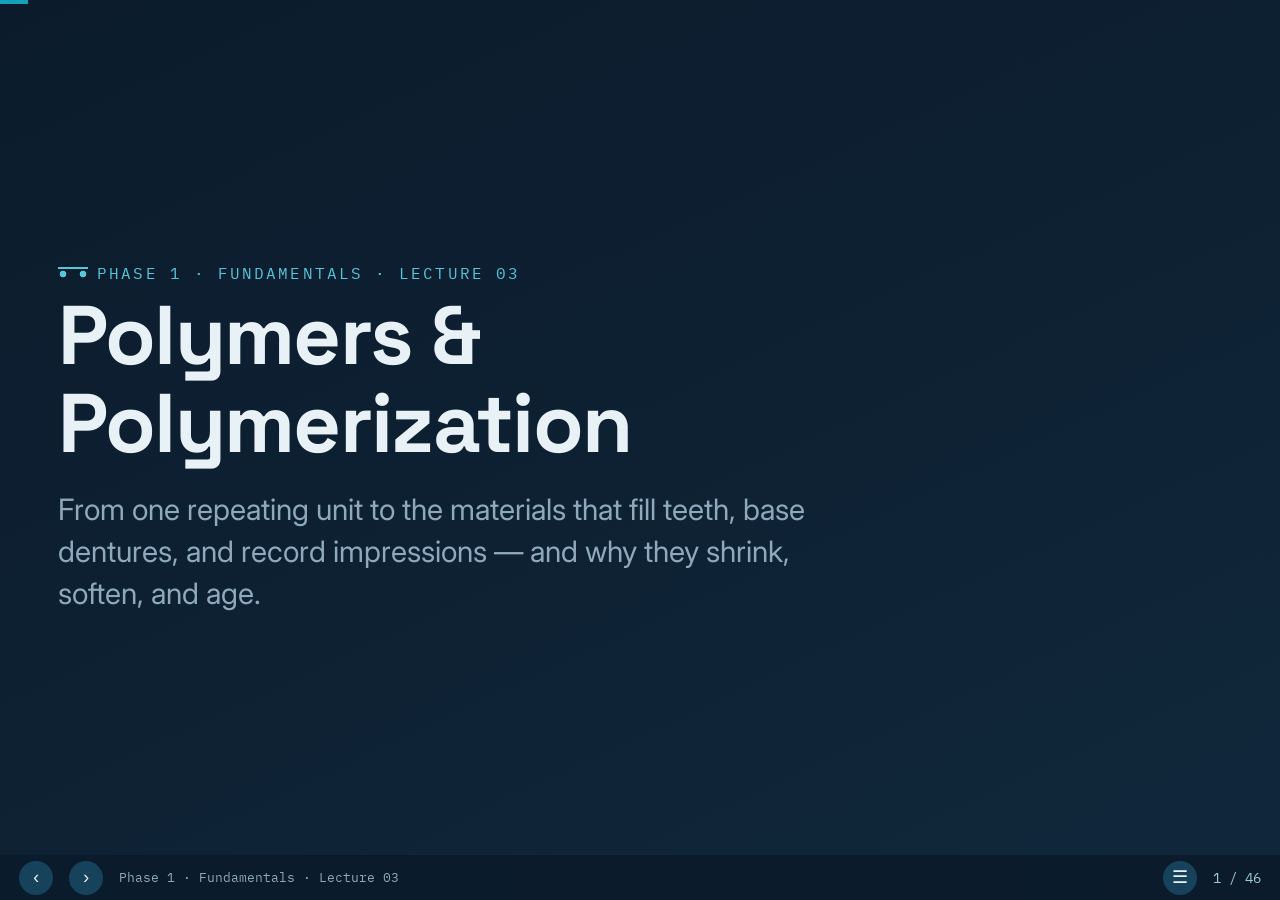
==== commit f8251f22: "Aula 03: publica deck correto com figuras e navegacao" ====
--- a/lectures/03-polymerisation-and-polymers/index.html
+++ b/lectures/03-polymerisation-and-polymers/index.html
@@ -13,40 +13,40 @@
 html,body{height:100%;overflow:hidden;background:var(--dark);font-family:var(--f-body);color:var(--ink)}
 .deck{height:100vh;width:100vw;overflow:hidden;position:relative}
 .track{display:flex;height:100%;transition:transform .45s cubic-bezier(.4,0,.2,1)}
-.slide{min-width:100vw;height:100vh;padding:4.5vh 5vw 7.5vh;background:var(--paper);display:flex;flex-direction:column;position:relative}
+.slide{min-width:100vw;height:100vh;padding:4vh 4.5vw 6.5vh;background:var(--paper);display:flex;flex-direction:column;position:relative;overflow:hidden}
 .s-eyebrow{font-family:var(--f-mono);font-size:1rem;letter-spacing:.13em;text-transform:uppercase;color:var(--primary-ink);margin-bottom:.6rem;display:flex;align-items:center;gap:.6rem}
 .s-eyebrow::before{content:"";width:30px;height:10px;background:radial-gradient(circle at 5px 5px,var(--primary) 3.2px,transparent 3.6px),radial-gradient(circle at 25px 5px,var(--primary) 3.2px,transparent 3.6px);border-top:2px solid var(--primary)}
-.s-title{font-family:var(--f-disp);font-weight:600;line-height:1.06;color:var(--ink);font-size:clamp(2.3rem,4.3vw,3.6rem);letter-spacing:-.01em;margin-bottom:1.4vh}
-.s-sub{font-size:clamp(1.3rem,1.9vw,1.65rem);color:var(--ink-soft);margin-bottom:1.8vh;max-width:70ch;line-height:1.5}
-.s-body{flex:1;display:grid;grid-template-columns:1fr 1fr;gap:2.8vw;min-height:0;align-items:center}
+.s-title{font-family:var(--f-disp);font-weight:600;line-height:1.05;color:var(--ink);font-size:clamp(1.9rem,3.4vw,2.9rem);letter-spacing:-.01em;margin-bottom:1.2vh}
+.s-sub{font-size:clamp(1.05rem,1.5vw,1.35rem);color:var(--ink-soft);margin-bottom:1.4vh;max-width:74ch;line-height:1.45}
+.s-body{flex:1;display:grid;grid-template-columns:1fr 1fr;gap:2.5vw;min-height:0;align-items:center;overflow:hidden}
 .s-body.one-col{grid-template-columns:1fr}
-.s-body.text-heavy{grid-template-columns:1.25fr .75fr}
-.s-body.fig-heavy{grid-template-columns:.8fr 1.2fr}
-.col-text{overflow:auto;padding-right:.4rem;max-height:100%}
+.s-body.text-heavy{grid-template-columns:1.2fr .8fr}
+.s-body.fig-heavy{grid-template-columns:.85fr 1.15fr}
+.col-text{overflow:hidden;padding-right:.3rem;max-height:100%;display:flex;flex-direction:column;justify-content:center}
 .col-visual{height:100%;display:flex;flex-direction:column;justify-content:center;gap:1rem;min-height:0}
-.blist{list-style:none;display:flex;flex-direction:column;gap:1.3vh}
-.blist>li{position:relative;padding-left:1.8rem;font-size:clamp(1.25rem,1.8vw,1.6rem);line-height:1.48;color:var(--ink-soft)}
+.blist{list-style:none;display:flex;flex-direction:column;gap:1.05vh}
+.blist>li{position:relative;padding-left:1.7rem;font-size:clamp(1.02rem,1.45vw,1.32rem);line-height:1.4;color:var(--ink-soft)}
 .blist>li::before{content:"";position:absolute;left:0;top:.5em;width:11px;height:11px;border-radius:50%;border:2px solid var(--primary);background:var(--primary-wash)}
 .blist>li b{color:var(--ink)}
 .blist .lead-term{font-family:var(--f-disp);font-weight:600;color:var(--primary-ink)}
 .blist.cols{columns:2;column-gap:3rem;display:block}
 .blist.cols>li{break-inside:avoid;margin-bottom:1.3vh}
-.defbox{background:var(--surface);border:1px solid var(--line);border-left:5px solid var(--primary);border-radius:0 14px 14px 0;padding:1.3rem 1.5rem;margin-bottom:1.5vh;box-shadow:0 6px 22px rgba(15,27,42,.05)}
-.defbox .term{font-family:var(--f-disp);font-weight:600;font-size:clamp(1.45rem,2.2vw,1.85rem);color:var(--primary-ink);margin-bottom:.35rem}
-.defbox .def{font-size:clamp(1.25rem,1.8vw,1.55rem);color:var(--ink-soft);line-height:1.48}
-.steps{display:flex;flex-direction:column;gap:1.4vh;counter-reset:st}
+.defbox{background:var(--surface);border:1px solid var(--line);border-left:5px solid var(--primary);border-radius:0 12px 12px 0;padding:1rem 1.25rem;margin-bottom:1.1vh;box-shadow:0 6px 22px rgba(15,27,42,.05)}
+.defbox .term{font-family:var(--f-disp);font-weight:600;font-size:clamp(1.2rem,1.7vw,1.5rem);color:var(--primary-ink);margin-bottom:.3rem}
+.defbox .def{font-size:clamp(1.02rem,1.45vw,1.28rem);color:var(--ink-soft);line-height:1.4}
+.steps{display:flex;flex-direction:column;gap:1.05vh;counter-reset:st}
 .step{display:grid;grid-template-columns:auto 1fr;gap:1.1rem;align-items:start}
 .step::before{counter-increment:st;content:counter(st);font-family:var(--f-mono);font-weight:600;color:#fff;background:var(--primary);width:38px;height:38px;border-radius:50%;display:grid;place-items:center;font-size:1.05rem;flex:none}
-.step h4{font-family:var(--f-disp);font-size:clamp(1.3rem,1.9vw,1.65rem);color:var(--ink);margin-bottom:.2rem}
-.step p{font-size:clamp(1.2rem,1.6vw,1.42rem);line-height:1.42;color:var(--ink-soft)}
-.key{margin-top:1.8vh;border-left:5px solid var(--clinical);background:var(--clinical-wash);padding:1.1rem 1.35rem;border-radius:0 12px 12px 0;font-size:clamp(1.25rem,1.8vw,1.55rem);color:var(--ink);line-height:1.48}
+.step h4{font-family:var(--f-disp);font-size:clamp(1.1rem,1.55vw,1.38rem);color:var(--ink);margin-bottom:.15rem}
+.step p{font-size:clamp(1rem,1.4vw,1.24rem);line-height:1.38;color:var(--ink-soft)}
+.key{margin-top:1.4vh;border-left:5px solid var(--clinical);background:var(--clinical-wash);padding:.9rem 1.15rem;border-radius:0 12px 12px 0;font-size:clamp(1.02rem,1.45vw,1.28rem);color:var(--ink);line-height:1.4}
 .key b{color:var(--clinical)}
 .key .k-tag{font-family:var(--f-mono);font-size:.75rem;letter-spacing:.1em;text-transform:uppercase;color:var(--clinical);display:block;margin-bottom:.35rem}
-.mech{background:var(--primary-wash);border:1px solid #BFE2E8;border-radius:12px;padding:1.1rem 1.35rem;font-size:clamp(1.22rem,1.75vw,1.5rem);color:var(--ink-soft);line-height:1.46}
+.mech{background:var(--primary-wash);border:1px solid #BFE2E8;border-radius:12px;padding:.9rem 1.15rem;font-size:clamp(1.02rem,1.45vw,1.26rem);color:var(--ink-soft);line-height:1.4}
 .mech .k-tag{font-family:var(--f-mono);font-size:.75rem;letter-spacing:.1em;text-transform:uppercase;color:var(--primary-ink);display:block;margin-bottom:.35rem}
 .mech b{color:var(--ink)}
-.figbox{background:var(--surface);border:1px solid var(--line);border-radius:16px;padding:1rem;box-shadow:0 12px 40px rgba(15,27,42,.10);display:flex;flex-direction:column;gap:.6rem;max-height:100%;align-items:center;justify-content:center}
-.figbox img{width:100%;height:auto;max-height:72vh;object-fit:contain;display:block;border-radius:8px}
+.figbox{background:var(--surface);border:1px solid var(--line);border-radius:16px;padding:.9rem;box-shadow:0 12px 40px rgba(15,27,42,.10);display:flex;flex-direction:column;gap:.5rem;max-height:100%;align-items:center;justify-content:center;overflow:hidden}
+.figbox img{width:100%;height:auto;max-height:76vh;object-fit:contain;display:block;border-radius:8px}
 .figbox.dual{gap:1rem}
 .figcap{font-size:1.05rem;color:var(--muted);line-height:1.4;text-align:center}
 .figcap b{color:var(--ink-soft)}
@@ -58,10 +58,10 @@
 .vs{display:grid;grid-template-columns:1fr 1fr;gap:1.5rem;align-content:center}
 .vs.three{grid-template-columns:1fr 1fr 1fr}
 .vs .card{background:var(--surface);border:1px solid var(--line);border-radius:16px;padding:1.5rem;box-shadow:0 8px 28px rgba(15,27,42,.07)}
-.vs .card h3{font-family:var(--f-disp);font-size:clamp(1.4rem,2.1vw,1.78rem);margin-bottom:1rem}
+.vs .card h3{font-family:var(--f-disp);font-size:clamp(1.2rem,1.7vw,1.5rem);margin-bottom:.7rem}
 .vs .card.a h3{color:var(--primary-ink)} .vs .card.b h3{color:var(--warn)}
 .vs .card ul{list-style:none;display:flex;flex-direction:column;gap:.95vh}
-.vs .card li{position:relative;padding-left:1.4rem;font-size:clamp(1.2rem,1.6vw,1.42rem);line-height:1.42;color:var(--ink-soft)}
+.vs .card li{position:relative;padding-left:1.4rem;font-size:clamp(1rem,1.4vw,1.24rem);line-height:1.38;color:var(--ink-soft)}
 .vs .card li::before{content:"";position:absolute;left:0;top:.5em;width:9px;height:9px;border-radius:50%}
 .vs .card.a li::before{background:var(--primary)} .vs .card.b li::before{background:var(--warn)}
 .vs .card li b{color:var(--ink)}
@@ -70,9 +70,9 @@
 .objlist li::before{content:counter(ob);font-family:var(--f-mono);font-weight:600;color:#fff;background:var(--primary);width:36px;height:36px;border-radius:50%;display:grid;place-items:center;font-size:1rem}
 .objlist li b{color:var(--ink)}
 .objgrid{display:grid;grid-template-columns:repeat(3,1fr);gap:1.3rem;flex:1;min-height:0}
-.objcard{background:var(--surface);border:1px solid var(--line);border-radius:14px;padding:1.4rem 1.5rem;box-shadow:0 8px 24px rgba(15,27,42,.06);display:flex;flex-direction:column;gap:.7rem}
+.objcard{background:var(--surface);border:1px solid var(--line);border-radius:14px;padding:1.1rem 1.25rem;box-shadow:0 8px 24px rgba(15,27,42,.06);display:flex;flex-direction:column;gap:.55rem}
 .objnum{font-family:var(--f-mono);font-weight:600;color:#fff;background:var(--primary);width:38px;height:38px;border-radius:50%;display:grid;place-items:center;font-size:1.05rem;flex:none}
-.objtxt{font-size:clamp(1.2rem,1.65vw,1.42rem);line-height:1.42;color:var(--ink-soft)}
+.objtxt{font-size:clamp(.98rem,1.4vw,1.2rem);line-height:1.36;color:var(--ink-soft)}
 .objtxt b{color:var(--ink)}
 .flowstrip{background:var(--primary-wash);border:1px solid #BFE2E8;border-radius:14px;padding:1rem 1.4rem;display:flex;align-items:center;justify-content:center}
 .flowstrip svg{width:100%;max-width:900px;height:auto;display:block}
@@ -94,7 +94,7 @@
 .control{margin:1.4vh 0}
 .control label{font-family:var(--f-mono);font-size:1.1rem;color:var(--dark-muted);display:flex;justify-content:space-between;margin-bottom:.4rem}
 .control input[type=range]{width:100%;accent-color:#14A0B8;height:7px}
-.igloss{color:var(--dark-muted);font-size:clamp(1.25rem,1.75vw,1.5rem);line-height:1.46;margin-top:1.3vh}
+.igloss{color:var(--dark-muted);font-size:clamp(1.02rem,1.45vw,1.26rem);line-height:1.42;margin-top:1.1vh}
 .igloss b{color:#fff}
 .calc{background:rgba(255,255,255,.05);border:1px solid var(--dark-line);border-radius:16px;padding:1.6rem 1.8rem}
 .calc .out{font-family:var(--f-mono);margin-top:1.2rem;display:flex;flex-direction:column;gap:.7rem}
@@ -107,6 +107,21 @@
 .deckbar .count{font-size:.85rem;color:#9FCBD6}
 .navbtn{border:0;background:#17425C;color:#EAF4F8;width:34px;height:34px;border-radius:50%;cursor:pointer;font-size:1.1rem;display:grid;place-items:center}
 .navbtn:hover{background:#1E5877}
+.count{cursor:pointer;user-select:none}
+.count:hover{color:#fff;text-decoration:underline}
+.overview{position:fixed;inset:0;z-index:40;background:rgba(8,18,28,.97);display:none;flex-direction:column;padding:3vh 3vw}
+.overview.open{display:flex}
+.overview h3{font-family:var(--f-disp);color:#fff;font-size:1.6rem;margin-bottom:.4rem}
+.overview .ov-hint{font-family:var(--f-mono);color:var(--dark-muted);font-size:.9rem;margin-bottom:2vh}
+.ov-grid{flex:1;overflow-y:auto;display:grid;grid-template-columns:repeat(auto-fill,minmax(220px,1fr));gap:.9rem;align-content:start}
+.ov-item{background:#10273B;border:1px solid #1E3A52;border-radius:10px;padding:.8rem .9rem;cursor:pointer;display:flex;gap:.7rem;align-items:flex-start;transition:background .15s,border-color .15s;text-align:left}
+.ov-item:hover{background:#17425C;border-color:#57C6D8}
+.ov-item .ov-n{font-family:var(--f-mono);font-size:.8rem;color:#57C6D8;flex:none;min-width:1.6rem}
+.ov-item .ov-t{font-size:.92rem;color:#E8F1F6;line-height:1.3}
+.ov-item.is-part{background:#0A5C6D;border-color:#0C7489}
+.ov-item.is-part .ov-t{font-weight:600}
+.ov-close{position:absolute;top:2vh;right:2vw;background:#17425C;color:#fff;border:0;border-radius:8px;padding:.5rem .9rem;cursor:pointer;font-family:var(--f-mono);font-size:.9rem}
+.ov-close:hover{background:#1E5877}
 .progress{position:fixed;top:0;left:0;height:4px;background:#14A0B8;z-index:21;transition:width .3s;width:0}
 @media (max-width:900px){.s-body,.s-body.text-heavy,.s-body.fig-heavy{grid-template-columns:1fr;gap:1.2rem}.objlist,.blist.cols{grid-template-columns:1fr;columns:1}}
 </style></head><body>
@@ -151,18 +166,27 @@
 <div class="defbox"><div class="term">Polymer</div><div class="def">A long-chain organic molecule made of many repeating units linked together.</div></div>
 <div class="defbox"><div class="term">Oligomer</div><div class="def">A short polymer — up to ~10 mers (e.g. siloxane oligomers in impression silicones).</div></div>
 </div>
-<div class="col-visual"><div class="ph"><span class="ph-badge">Figure to add</span><div class="ph-t">One bead vs the whole necklace</div><div class="ph-f">monomer-to-polymer-schematic.png</div><div class="ph-d">Single monomer with its reactive group, then n of them joined into a chain — labels monomer / mer / polymer.</div></div></div>
+<div class="col-visual"><div class="figbox"><img src="assets/monomer-to-polymer-schematic.png" alt=""><p class="figcap"><b>FIG.</b> One monomer → many repeating units linked into a chain.</p></div></div>
 </div></section>
 <section class="slide">
 <p class="s-eyebrow">Core vocabulary</p>
-<h2 class="s-title">The polymerization reaction</h2>
+<h2 class="s-title">The polymerization reaction · homopolymers</h2>
 <div class="s-body fig-heavy">
 <div class="col-text">
 <div class="defbox"><div class="term">Polymerization</div><div class="def">The reaction by which monomer units become chemically linked into a high-molecular-weight molecule.</div></div>
-<div class="defbox"><div class="term">Homopolymer</div><div class="def">Built from <b>one</b> type of monomer only (e.g., polyethylene, PMMA).</div></div>
-<div class="defbox"><div class="term">Copolymer</div><div class="def">Built from <b>more than one</b> type of monomer — lets chemists "tailor-make" properties (e.g., Bis-GMA + TEGDMA).</div></div>
-</div>
-<div class="col-visual"><div class="figbox dual"><img src="assets/homopolymer-linear-branched.png" alt=""><img src="assets/copolymer-random-block-graft.png" alt=""><p class="figcap">Homopolymer · Copolymer</p></div></div>
+<div class="defbox"><div class="term">Homopolymer</div><div class="def">Built from <b>one</b> type of monomer only — for example polyethylene or PMMA. It can be arranged as a single straight chain (linear) or with side branches.</div></div>
+</div>
+<div class="col-visual"><div class="figbox"><img src="assets/homopolymer-linear-branched.png" alt=""><p class="figcap"><b>FIG.</b> A homopolymer — one monomer, arranged linear or branched.</p></div></div>
+</div></section>
+<section class="slide">
+<p class="s-eyebrow">Core vocabulary</p>
+<h2 class="s-title">The polymerization reaction · copolymers</h2>
+<div class="s-body fig-heavy">
+<div class="col-text">
+<div class="defbox"><div class="term">Copolymer</div><div class="def">Built from <b>more than one</b> type of monomer — this is how chemists "tailor-make" properties (e.g., Bis-GMA + TEGDMA in composites).</div></div>
+<ul class="blist"><li>The two monomers can be arranged <b>randomly</b>, in <b>blocks</b>, or as a <b>graft</b> (side chains of one on a backbone of another).</li><li>Changing the ratio and arrangement lets you tune stiffness, viscosity and handling — we return to Bis-GMA + TEGDMA in Part 5.</li></ul>
+</div>
+<div class="col-visual"><div class="figbox"><img src="assets/copolymer-random-block-graft.png" alt=""><p class="figcap"><b>FIG.</b> Random, block and graft copolymers — same components, different arrangement.</p></div></div>
 </div></section>
 <section class="slide">
 <p class="s-eyebrow">Origin</p>
@@ -174,7 +198,7 @@
 <ul class="blist"><li>Dental examples: <b>acrylic resins</b>, elastic impression materials, and the <b>vinyl polymers</b> derived from ethylene (C₂H₄).</li></ul>
 <div class="key"><span class="k-tag">Bridge</span> <b>Alginate</b> is a modified <b>natural</b> polymer (from seaweed); <b>PMMA</b> and composites are fully <b>synthetic</b>. Both obey the same chain rules we build today.</div>
 </div>
-<div class="col-visual"><div class="ph"><span class="ph-badge">Figure to add</span><div class="ph-t">Where each family comes from</div><div class="ph-f">natural-vs-synthetic-origins.png</div><div class="ph-d">Split panel: left shows seaweed/algae and a protein-chain icon labelled natural sources; right shows a lab flask/reactor with an ethylene monomer labelled synthetic sources; both arrows converge into a generic polymer chain in the centre.</div></div></div>
+<div class="col-visual"><div class="figbox"><img src="assets/natural-vs-synthetic-origins.png" alt=""><p class="figcap"><b>FIG.</b> Natural sources (seaweed, proteins) vs synthetic (lab) — both give polymer chains.</p></div></div>
 </div></section>
 <section class="slide slide--interactive">
 <p class="s-eyebrow">Interactive · from monomer to weight</p>
@@ -219,7 +243,7 @@
 <div class="col-text"><ul class="blist"><li>Polymers of <b>large molecules are stronger</b> and more resistant to thermal and mechanical stress than those of small ones.</li><li>Longer chains form more <b>entanglements</b> — physically harder to pull apart or distort.</li><li>So <b>strength and rigidity</b> both rise with chain length.</li></ul>
 <div class="mech" style="margin-top:1.2vh"><span class="k-tag">Mental model</span> Short chains slide like loose spaghetti; long, entangled chains grip one another.</div>
 </div>
-<div class="col-visual"><div class="ph"><span class="ph-badge">Figure to add</span><div class="ph-t">Short vs long chains — entanglement</div><div class="ph-f">chain-entanglement.png</div><div class="ph-d">Left: few short chains, easily pulled apart. Right: long chains knotted/entangled, resisting separation. Arrow showing applied force.</div></div></div>
+<div class="col-visual"><div class="figbox"><img src="assets/chain-entanglement.png" alt=""><p class="figcap"><b>FIG.</b> Short chains slide apart; long chains entangle and resist.</p></div></div>
 </div></section>
 <section class="slide">
 <p class="s-eyebrow">Structure → property</p>
@@ -227,7 +251,7 @@
 <div class="s-body">
 <div class="col-text"><ul class="blist"><li>Chain growth is <b>random</b> — some chains grow faster, some stop early. Not all chains are the same length.</li><li>Each chain has its own MW and DP, so a polymer's MW is reported as an <b>average</b>.</li><li>The <b>distribution</b> (fraction of low-, medium-, high-MW chains) affects properties as much as the average.</li><li>Two polymers with the <b>same average MW</b> can behave differently — one of long chains, one of many short ones.</li></ul>
 </div>
-<div class="col-visual"><div class="ph"><span class="ph-badge">Figure to add</span><div class="ph-t">A spread of chain lengths</div><div class="ph-f">molecular-weight-distribution.png</div><div class="ph-d">Bell-shaped curve: amount of polymer (y) vs molecular weight (x), marking low / average / high MW regions; two curves with same mean but different width.</div></div></div>
+<div class="col-visual"><div class="figbox"><img src="assets/molecular-weight-distribution.png" alt=""><p class="figcap"><b>FIG.</b> A spread of chain lengths; same average MW can hide different distributions.</p></div></div>
 </div></section>
 <section class="slide slide--divider"><div class="s-eyebrow">Part 3 of 6</div><div class="num">03</div><h2>How the chains are arranged</h2><div class="d-list"><span>Linear · branched · cross-linked</span><span>· Thermoplastic vs thermosetting</span></div></section>
 <section class="slide">
@@ -308,12 +332,9 @@
 <section class="slide">
 <p class="s-eyebrow">Free-radical addition</p>
 <h2 class="s-title">The reaction in three stages</h2>
-<div class="s-body fig-heavy">
-<div class="col-text">
-<p class="s-sub" style="margin-bottom:1vh">Composites and PMMA cure by <b>free-radical addition polymerization</b> of methacrylate monomers — a chain reaction that runs in three stages. A free radical is a molecule with an <b>unpaired electron</b>, which makes it highly reactive and eager to react with a nearby double bond.</p>
-<div class="mech"><span class="k-tag">Watch the radical</span> The reactive site is <b>handed along</b> the growing chain from one monomer to the next — never destroyed until termination.</div>
-</div>
-<div class="col-visual"><div class="figbox"><img src="assets/free-radical-overview.png" alt=""><p class="figcap"><b>FIG.</b> Initiation → chain start → propagation → termination.</p></div></div>
+<p class="s-sub">Composites and PMMA cure by <b>free-radical addition</b> of methacrylate monomers — a chain reaction in three stages. A free radical is a molecule with an <b>unpaired electron</b>, so it reacts eagerly with a nearby double bond. We now take each stage on its own.</p>
+<div class="s-body one-col" style="align-items:center;justify-content:center">
+<div class="figbox" style="max-width:78vw;margin:0 auto"><img src="assets/free-radical-overview.png" alt=""><p class="figcap"><b>FIG.</b> Overview — initiation → chain start → propagation → termination. The next three slides expand each stage.</p></div>
 </div></section>
 <section class="slide">
 <p class="s-eyebrow">Stage 1 · initiation</p>
@@ -321,7 +342,7 @@
 <div class="s-body">
 <div class="col-text"><ul class="blist"><li>An <b>initiator</b> must be <b>activated</b> — by heat, light, or a chemical redox reaction — before it can release free radicals.</li><li>Classic chemical initiator: <b>benzoyl peroxide</b>, which splits (homolytic cleavage) into two radicals.</li><li>In light-cured resins: <b>camphorquinone</b> absorbs blue light (~468 nm) and, with an <b>amine co-initiator</b>, generates radicals.</li><li>A radical (R•) meets a C=C double bond, pairs with one electron and <b>leaves the other unpaired</b> — so the monomer itself becomes the new radical, ready to grow.</li></ul>
 </div>
-<div class="col-visual"><div class="ph"><span class="ph-badge">Figure to add</span><div class="ph-t">How the first radical forms</div><div class="ph-f">initiation-schematic.png</div><div class="ph-d">Initiator activated by light/heat splits into two red radicals; one radical attacks a C=C double bond of a monomer, opening it and creating an active monomer radical. Label the unpaired electron.</div></div></div>
+<div class="col-visual"><div class="figbox"><img src="assets/initiation-schematic.png" alt=""><p class="figcap"><b>FIG.</b> Initiator activated → radicals → attack a monomer double bond.</p></div></div>
 </div></section>
 <section class="slide">
 <p class="s-eyebrow">Stage 2 · propagation</p>
@@ -378,7 +399,7 @@
 <div class="s-body">
 <div class="col-text"><ul class="blist"><li>As monomers convert to a polymer, they pack closer and <b>volume is lost</b> — polymerization shrinkage.</li><li>It is inherent to turning loosely spaced monomers into a tightly bonded network.</li><li>The contraction itself is tolerable; the problem is the <b>stress</b> it generates once the material can no longer flow.</li><li>This drives stress at the <b>tooth–restoration interface</b> — developed fully in Part 6, and the key to our failing composite.</li></ul>
 </div>
-<div class="col-visual"><div class="ph"><span class="ph-badge">Figure to add</span><div class="ph-t">Monomers pack closer on curing</div><div class="ph-f">shrinkage-concept.png</div><div class="ph-d">Left: spaced monomer droplets (loose). Right: same units bonded into a denser network occupying less volume; a dashed outline showing the volume lost.</div></div></div>
+<div class="col-visual"><div class="figbox"><img src="assets/shrinkage-concept.png" alt=""><p class="figcap"><b>FIG.</b> Monomers pack closer on curing — the volume lost is the shrinkage.</p></div></div>
 </div></section>
 <section class="slide">
 <p class="s-eyebrow">Consequence 3 · residual monomer</p>
@@ -392,7 +413,7 @@
 <div class="step"><div><h4>Biocompatibility</h4><p>Mobile monomer leaches into saliva — cytotoxic to pulp, a cause of allergy.</p></div></div>
 </div>
 </div>
-<div class="col-visual"><div class="ph"><span class="ph-badge">Figure to add</span><div class="ph-t">Where residual monomer comes from</div><div class="ph-f">residual-monomer-generation.png</div><div class="ph-d">A curing composite network with most double bonds reacted (dark) and a few unreacted monomers trapped in pockets (red), some escaping toward saliva. Show degree of conversion < 100%.</div></div></div>
+<div class="col-visual"><div class="figbox"><img src="assets/residual-monomer-generation.png" alt=""><p class="figcap"><b>FIG.</b> Some double bonds stay trapped and unreacted, then leach into saliva.</p></div></div>
 </div></section>
 <section class="slide">
 <p class="s-eyebrow">Surface effect · oxygen</p>
@@ -410,7 +431,7 @@
 <div class="col-text"><ul class="blist"><li>Even a <b>small degree</b> of cross-linking limits how far chains move under stress.</li><li>It <b>increases</b> strength, hardness, rigidity and solvent resistance.</li><li>It <b>decreases</b> water sorption — a tighter mesh blocks fluid diffusion, reducing swelling and hydrolytic degradation.</li><li>But <b>excessive</b> cross-linking makes the material <b>brittle</b> — there is an optimum, not "more is always better".</li></ul>
 <div class="mech" style="margin-top:1.2vh"><span class="k-tag">Dental example</span> <b>Bis-GMA</b> is a cross-linking dimethacrylate — it gives composites stiffness and solvent resistance.</div>
 </div>
-<div class="col-visual"><div class="ph"><span class="ph-badge">Figure to add</span><div class="ph-t">A tight mesh keeps water out</div><div class="ph-f">crosslink-water-barrier.png</div><div class="ph-d">Side-by-side: loosely packed linear chains with water molecules diffusing into the gaps (swelling) vs a densely cross-linked network blocking water; arrows for water penetration, a durability/strength icon on the cross-linked side.</div></div></div>
+<div class="col-visual"><div class="figbox"><img src="assets/crosslink-water-barrier.png" alt=""><p class="figcap"><b>FIG.</b> A dense cross-linked mesh blocks water; a loose network swells.</p></div></div>
 </div></section>
 <section class="slide">
 <p class="s-eyebrow">Modifier · copolymers</p>
@@ -475,14 +496,14 @@
 <h2 class="s-title">Where plasticizers are used — and why they fail</h2>
 <div class="s-body">
 <div class="col-text"><ul class="blist"><li><span class="lead-term">Resilient denture liners.</span> Plasticizers (e.g. <b>dibutyl phthalate</b>) turn rigid PMMA into a soft cushion that spreads occlusal load over compromised mucosa.</li><li><span class="lead-term">Tissue conditioners.</span> Highly plasticized systems flow under pressure to record inflamed tissue while cushioning it.</li><li><span class="lead-term">Clinical degradation.</span> External plasticizers are not bonded, so they <b>leach into saliva</b> — the liner turns hard, brittle and rough and needs replacement.</li></ul></div>
-<div class="col-visual"><div class="ph"><span class="ph-badge">Figure to add</span><div class="ph-t">How a soft liner works — and hardens</div><div class="ph-f">plasticizer-resilient-liner.png</div><div class="ph-d">A denture base with a soft liner cushioning the mucosa (plasticizer molecules between PMMA chains, absorbing occlusal load). Second panel: plasticizer leaching out into saliva over time → chains pack tight → liner becomes hard and rough.</div></div></div>
+<div class="col-visual"><div class="figbox"><img src="assets/plasticizer-resilient-liner.png" alt=""><p class="figcap"><b>FIG.</b> Plasticizer cushions the liner; as it leaches out, the liner hardens.</p></div></div>
 </div></section>
 <section class="slide">
 <p class="s-eyebrow">Durability · sorption &amp; solubility</p>
 <h2 class="s-title">How oral fluids get into a polymer</h2>
 <div class="s-body">
 <div class="col-text"><ul class="blist"><li><span class="lead-term">Free volume.</span> Loosely packed, poorly cross-linked chains leave gaps that <b>water diffuses into</b>.</li><li><span class="lead-term">Chemical polarity.</span> Hydrophilic groups (–OH in Bis-GMA, ether links in TEGDMA) <b>hydrogen-bond</b> with water, pulling fluid in.</li><li><span class="lead-term">Sorption.</span> Absorbed water forces chains apart, swelling the material and disrupting secondary bonds — <b>hydrolytic degradation</b>.</li><li><span class="lead-term">Solubility &amp; leaching.</span> Unbound monomer, initiator and additives dissolve out into the mouth, weakening the material.</li></ul></div>
-<div class="col-visual"><div class="ph"><span class="ph-badge">Figure to add</span><div class="ph-t">Water in, components out</div><div class="ph-f">sorption-solubility.png</div><div class="ph-d">Polymer network immersed in saliva: SORPTION — water molecules diffusing inward into free volume, chains swelling apart; SOLUBILITY — residual monomer/additives leaching outward. Two labelled arrows in opposite directions.</div></div></div>
+<div class="col-visual"><div class="figbox"><img src="assets/sorption-solubility.png" alt=""><p class="figcap"><b>FIG.</b> Water diffuses IN (sorption); soluble components leach OUT (solubility).</p></div></div>
 </div></section>
 <section class="slide">
 <p class="s-eyebrow">Design lever</p>
@@ -492,7 +513,7 @@
 <p class="s-sub" style="margin-bottom:1vh">Four levers, all met today — and the last one bridges to the composites lecture.</p>
 <ul class="blist"><li><span class="lead-term">Increase MW / DP.</span> Longer chains, more entanglement.</li><li><span class="lead-term">Cross-link.</span> A covalent network resists deformation and solvents.</li><li><span class="lead-term">Copolymerize.</span> Blend monomers to tune the balance of properties.</li><li><span class="lead-term">Add inorganic fillers.</span> Reinforce the matrix → a <b>composite</b>.</li></ul>
 </div>
-<div class="col-visual"><div class="ph"><span class="ph-badge">Figure to add</span><div class="ph-t">Four ways to strengthen a polymer</div><div class="ph-f">strengthening-strategies.png</div><div class="ph-d">Four labelled quadrants/icons: (1) longer chains/entanglement, (2) cross-linking network, (3) copolymer blend of two monomers, (4) resin matrix packed with filler particles (composite). Clean icon style.</div></div></div>
+<div class="col-visual"><div class="figbox"><img src="assets/strengthening-strategies.png" alt=""><p class="figcap"><b>FIG.</b> Four levers: raise MW, cross-link, copolymerize, add filler.</p></div></div>
 </div></section>
 <section class="slide slide--divider"><div class="s-eyebrow">Part 6 of 6</div><div class="num">06</div><h2>Shrinkage, stress &amp; clinical failure</h2><div class="d-list"><span>Molecular driver</span><span>· Gel point · C-Factor</span><span>· Clinical consequences</span></div></section>
 <section class="slide">
@@ -506,7 +527,7 @@
 </div></section>
 <section class="slide">
 <p class="s-eyebrow">Shrinkage · 2 · why dental resins</p>
-<h2 class="s-title">Why it is unavoidable in composites</h2>
+<h2 class="s-title">Why do dental polymers shrink?</h2>
 <div class="s-body fig-heavy">
 <div class="col-text"><ul class="blist"><li>Direct composites and acrylics polymerize by <b>addition</b>, forming permanent cross-linked networks — so they always shrink as they set.</li><li><b>Bis-GMA</b> is viscous and rigid; <b>TEGDMA</b> is a small, low-viscosity diluent added to improve handling and filler loading.</li><li>But TEGDMA is small, so it has a <b>high concentration of double bonds per unit volume</b> — more bonds converted means <b>more shrinkage</b>.</li><li>So more TEGDMA improves handling but <b>increases</b> total polymerization shrinkage — a genuine trade-off.</li></ul></div>
 <div class="col-visual"><div class="figbox"><img src="assets/shrinkage-2-why-dental.png" alt=""><p class="figcap"><b>FIG.</b> Small, double-bond-rich monomers pack closer after curing → greater contraction.</p></div></div>
@@ -551,7 +572,7 @@
 <div class="mech" style="margin-bottom:1.2vh"><span class="k-tag">Definition</span> <b>C-Factor = bonded surfaces ÷ unbonded (free) surfaces.</b> The more bonded walls relative to free surfaces, the less the composite can flow to relieve stress.</div>
 <ul class="blist"><li><span class="lead-term">High C-Factor — Class I.</span> 5 bonded walls : 1 free surface → <b>C = 5</b>. Almost no free surface to flow to, so intense stress concentrates at the interface.</li><li><span class="lead-term">Low C-Factor — Class V.</span> 1 bonded wall : 5 free surfaces → <b>C = 0.2</b>. The composite flows freely, minimizing interface stress.</li><li><span class="lead-term">Your lever.</span> You cannot change the cavity, but <b>incremental layering</b> lowers the <b>effective</b> C-Factor of each increment.</li></ul>
 </div>
-<div class="col-visual"><div class="ph"><span class="ph-badge">Figure to add</span><div class="ph-t">High vs low C-Factor cavities</div><div class="ph-f">c-factor-high-low.png</div><div class="ph-d">Two tooth cross-sections: Class I box (5 bonded walls, 1 free surface, C=5, red high-stress arrows at interface) vs Class V notch (1 bonded, 5 free, C=0.2, green low-stress, composite free to flow). Label bonded vs free surfaces.</div></div></div>
+<div class="col-visual"><div class="figbox"><img src="assets/c-factor-high-low.png" alt=""><p class="figcap"><b>FIG.</b> Class I (5 bonded : 1 free, C = 5) vs Class V (1 bonded : 5 free, C = 0.2).</p></div></div>
 </div></section>
 <section class="slide">
 <p class="s-eyebrow">Recap</p>
@@ -568,7 +589,8 @@
 </div></section>
 </div></div>
 <div class="deckbar"><button class="navbtn" id="prev">&lsaquo;</button><button class="navbtn" id="next">&rsaquo;</button>
-<span class="part" id="partLabel"></span><span class="count" id="count"></span></div>
+<span class="part" id="partLabel"></span><button class="navbtn" id="menuBtn" title="Menu (O)">☰</button><span class="count" id="count"></span></div>
+<div class="overview" id="overview"><button class="ov-close" id="ovClose">✕ close (Esc)</button><h3>Jump to a slide</h3><p class="ov-hint">Click any slide · press O to toggle · Esc to close</p><div class="ov-grid" id="ovGrid"></div></div>
 <script>
 var track=document.getElementById("track");
 var slides=[].slice.call(document.querySelectorAll(".slide"));var i=0;
@@ -582,7 +604,32 @@
 if(e.key==="ArrowRight"||e.key==="PageDown"||e.key===" "){e.preventDefault();show(i+1)}
 else if(e.key==="ArrowLeft"||e.key==="PageUp"){e.preventDefault();show(i-1)}
 else if(e.key==="Home"){show(0)}else if(e.key==="End"){show(slides.length-1)}
-else if(e.key==="f"||e.key==="F"){if(!document.fullscreenElement)document.documentElement.requestFullscreen();else document.exitFullscreen();}});
+else if(e.key==="f"||e.key==="F"){if(!document.fullscreenElement)document.documentElement.requestFullscreen();else document.exitFullscreen();}
+else if(e.key==="o"||e.key==="O"){toggleOverview();}
+else if(e.key==="Escape"){closeOverview();}});
+/* Overview / jump menu */
+var ov=document.getElementById("overview"),ovGrid=document.getElementById("ovGrid");
+function buildOverview(){
+  ovGrid.innerHTML="";
+  slides.forEach(function(sl,idx){
+    var isPart=sl.classList.contains("slide--divider");
+    var isTitle=sl.classList.contains("slide--title");
+    var h=sl.querySelector("h1, h2 .s-title, h2");
+    var label=h?h.textContent.trim():("Slide "+(idx+1));
+    if(isPart){var num=sl.querySelector(".num"),htxt=sl.querySelector("h2");label=(num?num.textContent+" · ":"")+(htxt?htxt.textContent.trim():label);}
+    var item=document.createElement("button");
+    item.className="ov-item"+(isPart?" is-part":"");
+    item.innerHTML='<span class="ov-n">'+(idx+1)+'</span><span class="ov-t">'+label+'</span>';
+    item.onclick=function(){show(idx);closeOverview();};
+    ovGrid.appendChild(item);
+  });
+}
+function openOverview(){buildOverview();ov.classList.add("open");}
+function closeOverview(){ov.classList.remove("open");}
+function toggleOverview(){ov.classList.contains("open")?closeOverview():openOverview();}
+document.getElementById("menuBtn").onclick=toggleOverview;
+document.getElementById("count").onclick=toggleOverview;
+document.getElementById("ovClose").onclick=closeOverview;
 /* Beaker + scale + viscosity (3 monomer types) — v2, bigger & more polished */
 (function(){
 var sA=document.getElementById("sliderA"),sB=document.getElementById("sliderB"),sC=document.getElementById("sliderC");
